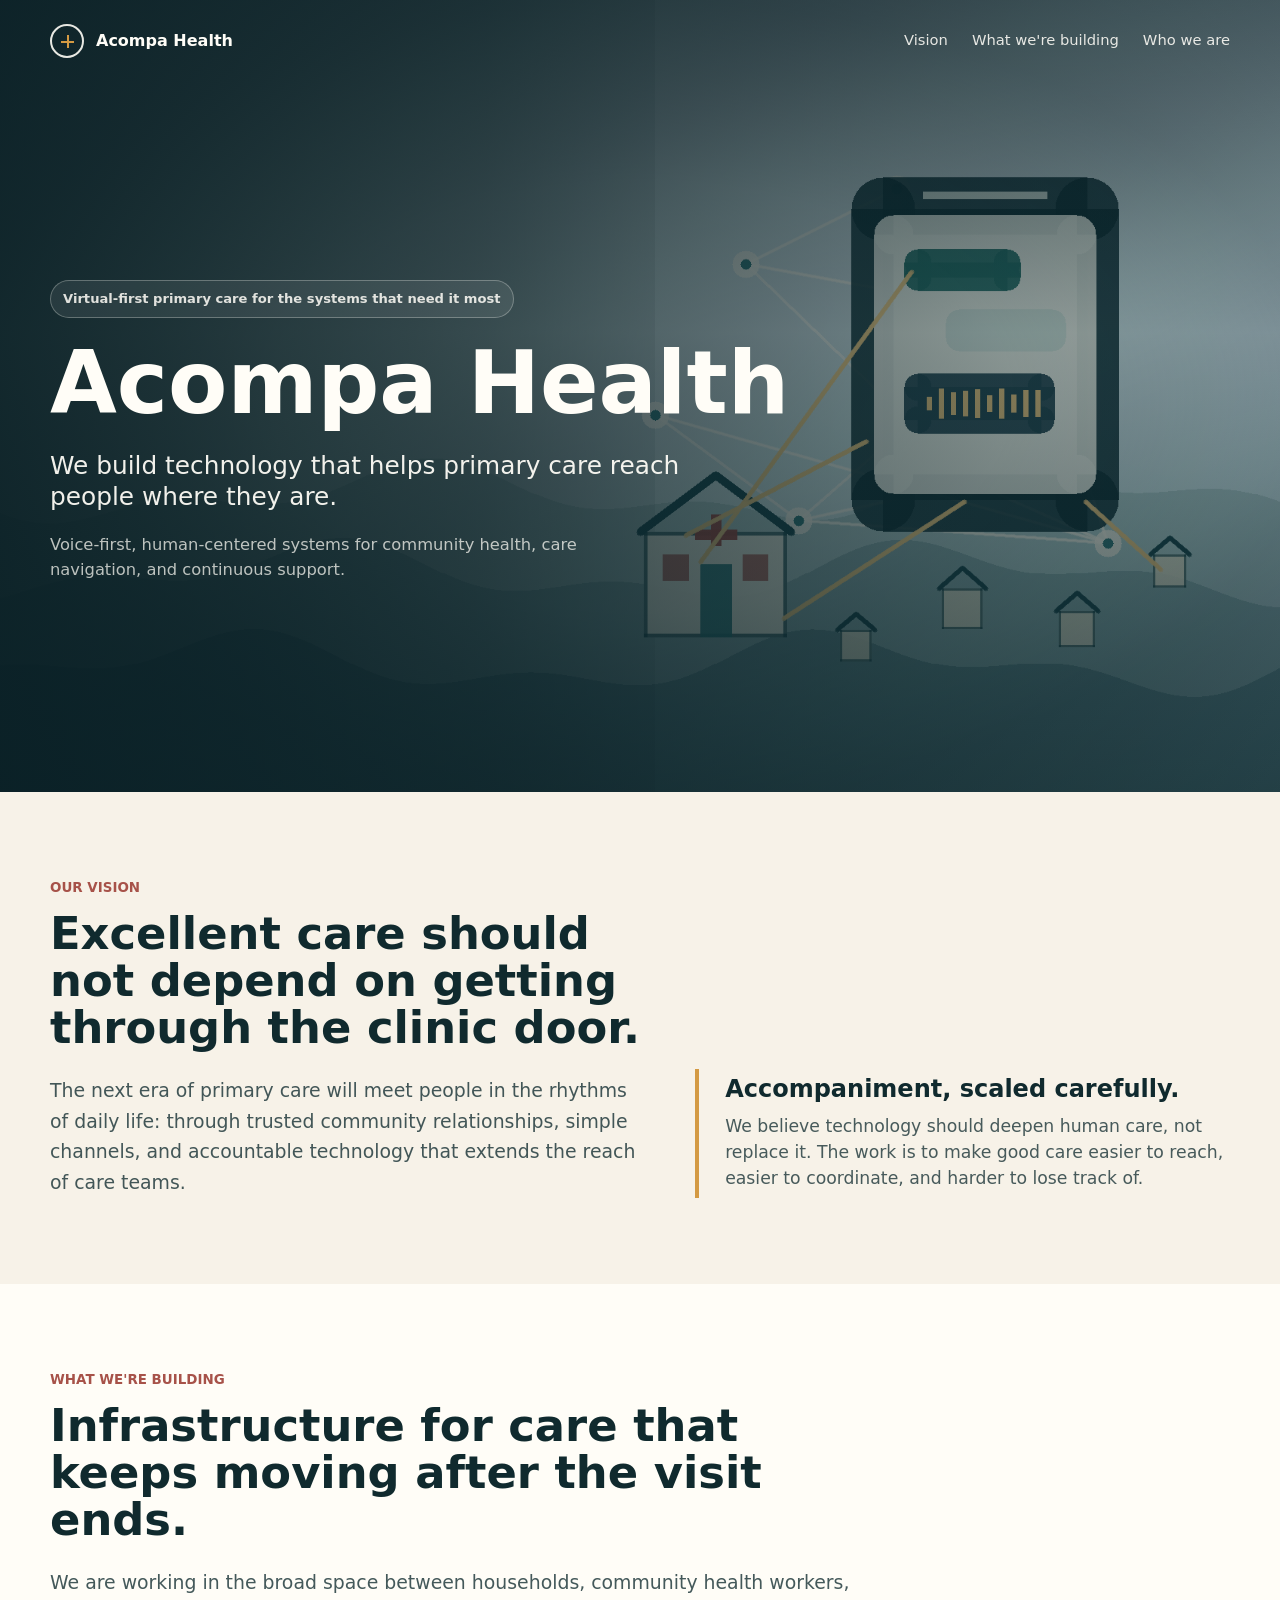
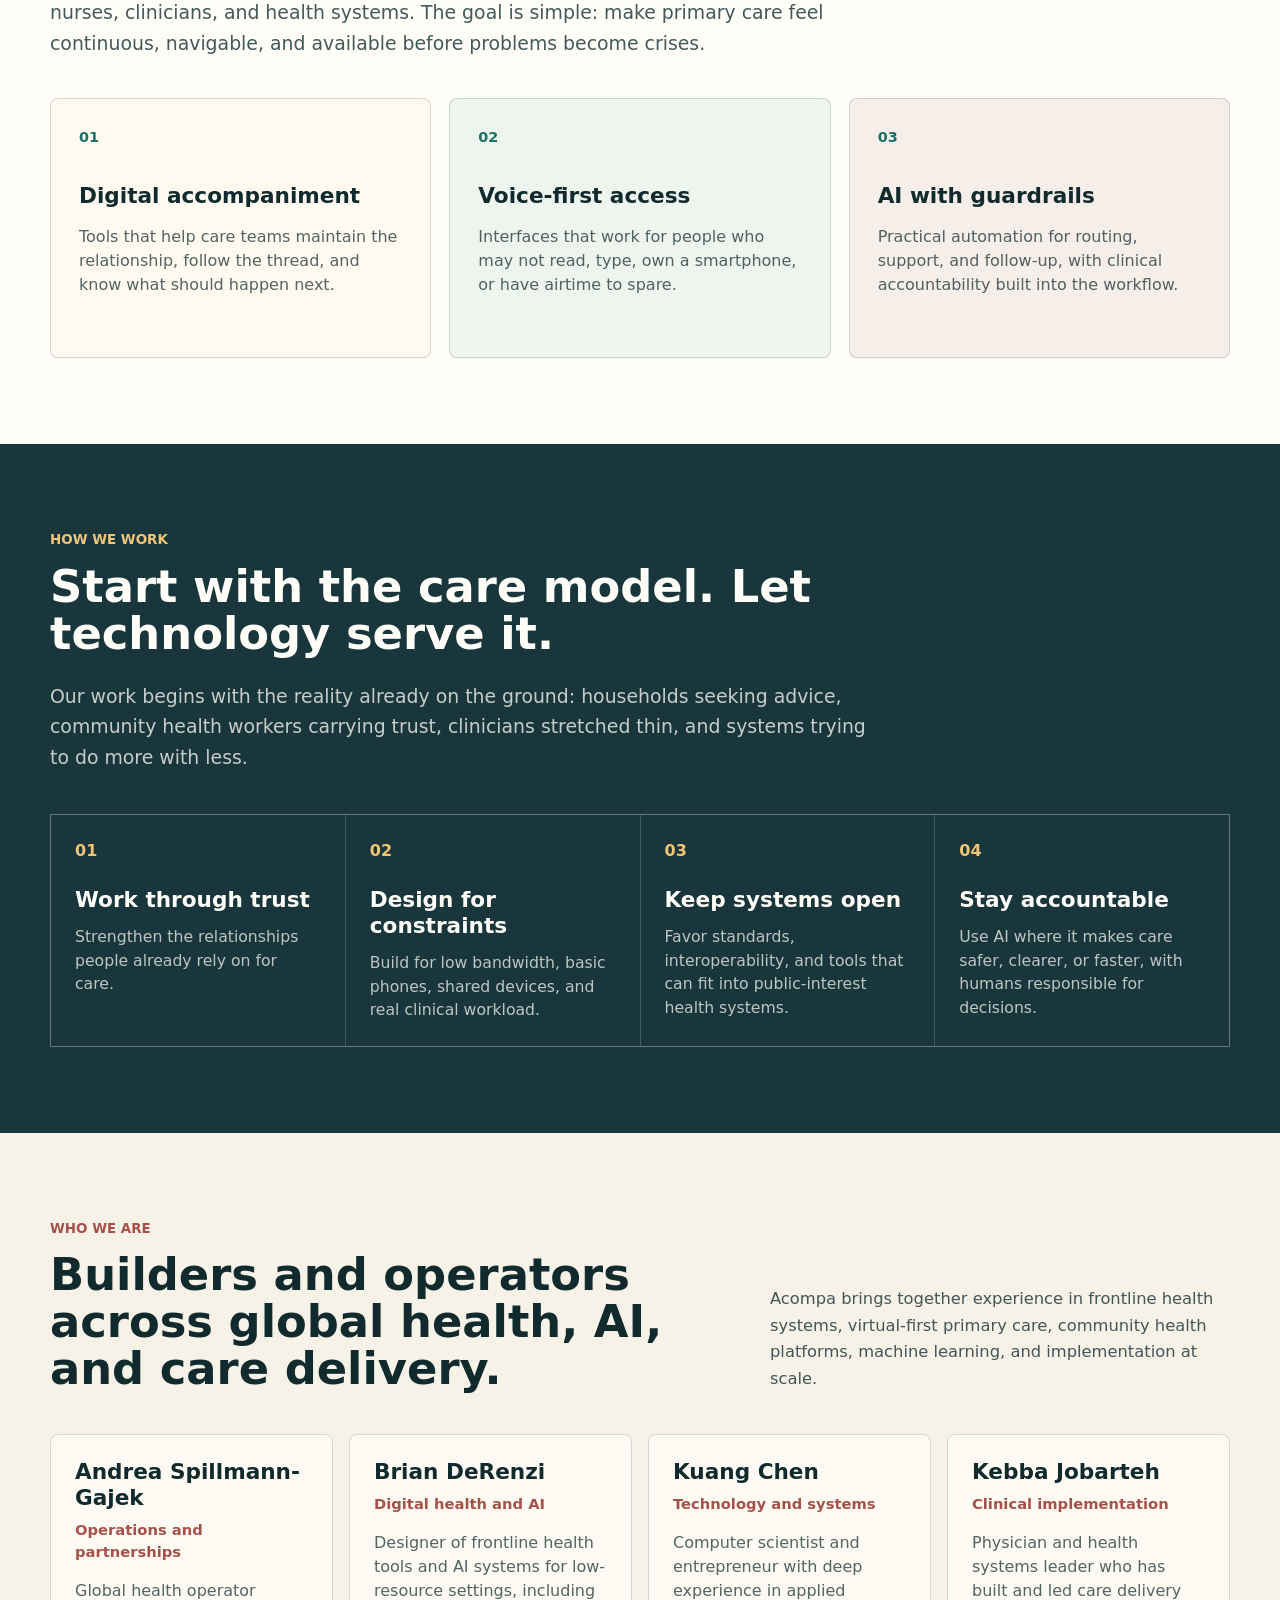
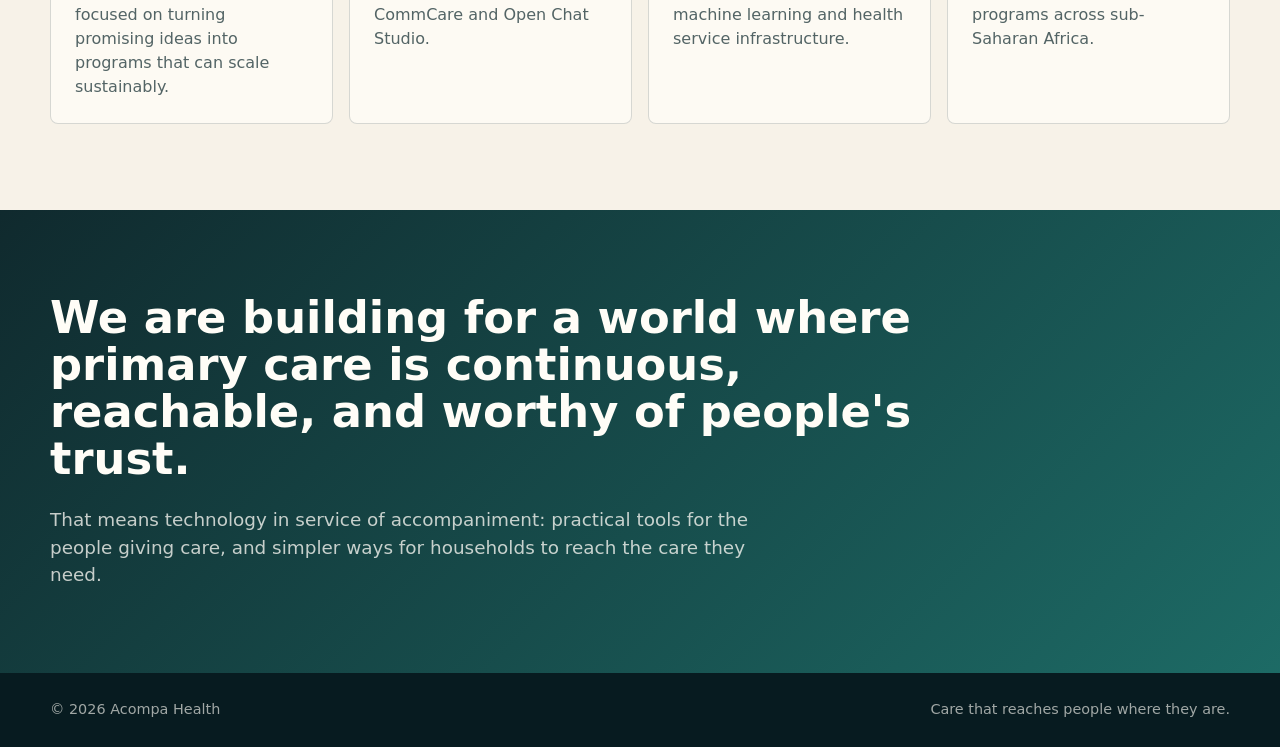
==== index.html @ 0e0f77c9 "feat: add static Acompa Health website" ====
<!DOCTYPE html>
<html lang="en">
<head>
  <meta charset="UTF-8">
  <meta name="viewport" content="width=device-width, initial-scale=1.0">
  <meta name="description" content="Acompa Health builds human-centered digital infrastructure for virtual-first primary care.">
  <meta property="og:title" content="Acompa Health">
  <meta property="og:description" content="Technology that helps primary care reach people where they are.">
  <meta property="og:type" content="website">
  <meta property="og:image" content="assets/hero-care-network.png">
  <title>Acompa Health</title>
  <style>
    :root {
      --ink: #102a2e;
      --deep: #0b2329;
      --sea: #1e6f69;
      --moss: #5f7f61;
      --clay: #a75249;
      --gold: #d49a43;
      --paper: #f7f2e8;
      --mist: #e3ece8;
      --white: #fffdf7;
      --line: rgba(16, 42, 46, 0.16);
      --shadow: 0 24px 80px rgba(10, 30, 35, 0.14);
    }

    * {
      box-sizing: border-box;
    }

    html {
      scroll-behavior: smooth;
    }

    body {
      margin: 0;
      font-family: Inter, ui-sans-serif, system-ui, -apple-system, BlinkMacSystemFont, "Segoe UI", sans-serif;
      color: var(--ink);
      background: var(--paper);
      line-height: 1.5;
    }

    a {
      color: inherit;
      text-decoration: none;
    }

    .site-header {
      position: absolute;
      inset: 0 0 auto;
      z-index: 20;
      display: flex;
      align-items: center;
      justify-content: space-between;
      gap: 24px;
      width: min(1180px, calc(100% - 40px));
      margin: 0 auto;
      padding: 24px 0;
      color: var(--white);
    }

    .brand {
      display: inline-flex;
      align-items: center;
      gap: 12px;
      font-weight: 700;
      font-size: 1rem;
    }

    .brand-mark {
      width: 34px;
      height: 34px;
      border: 2px solid rgba(255, 253, 247, 0.9);
      border-radius: 50%;
      position: relative;
      flex: 0 0 auto;
    }

    .brand-mark::before,
    .brand-mark::after {
      content: "";
      position: absolute;
      background: var(--gold);
    }

    .brand-mark::before {
      width: 13px;
      height: 2px;
      top: 15px;
      left: 9px;
    }

    .brand-mark::after {
      width: 2px;
      height: 13px;
      top: 9px;
      left: 15px;
    }

    .nav {
      display: flex;
      align-items: center;
      gap: 24px;
      font-size: 0.92rem;
      color: rgba(255, 253, 247, 0.88);
    }

    .nav a {
      border-bottom: 1px solid transparent;
      transition: border-color 160ms ease, color 160ms ease;
    }

    .nav a:hover,
    .nav a:focus-visible {
      color: var(--white);
      border-color: rgba(255, 253, 247, 0.72);
      outline: none;
    }

    .hero {
      position: relative;
      min-height: 88svh;
      overflow: hidden;
      display: grid;
      align-items: center;
      padding: 120px 0 80px;
      color: var(--white);
      background: var(--deep);
    }

    .hero-image {
      position: absolute;
      inset: 0;
      width: 100%;
      height: 100%;
      object-fit: cover;
      object-position: center;
      opacity: 0.96;
    }

    .hero::after {
      content: "";
      position: absolute;
      inset: 0;
      background:
        linear-gradient(90deg, rgba(8, 30, 36, 0.88) 0%, rgba(8, 30, 36, 0.70) 38%, rgba(8, 30, 36, 0.24) 100%),
        linear-gradient(180deg, rgba(8, 30, 36, 0.52) 0%, rgba(8, 30, 36, 0.02) 42%, rgba(8, 30, 36, 0.45) 100%);
    }

    .hero-content {
      position: relative;
      z-index: 1;
      width: min(1180px, calc(100% - 40px));
      margin: 0 auto;
      padding-top: 30px;
    }

    .eyebrow {
      display: inline-flex;
      width: fit-content;
      margin: 0 0 24px;
      padding: 8px 12px;
      border: 1px solid rgba(255, 253, 247, 0.28);
      border-radius: 999px;
      color: rgba(255, 253, 247, 0.86);
      font-size: 0.82rem;
      font-weight: 650;
      letter-spacing: 0;
      background: rgba(255, 253, 247, 0.08);
    }

    h1 {
      max-width: 760px;
      margin: 0;
      font-size: 5.4rem;
      line-height: 0.95;
      letter-spacing: 0;
    }

    .hero-lede {
      max-width: 720px;
      margin: 26px 0 0;
      font-size: 1.55rem;
      line-height: 1.28;
      color: rgba(255, 253, 247, 0.94);
    }

    .hero-note {
      max-width: 620px;
      margin: 20px 0 0;
      font-size: 1.02rem;
      color: rgba(255, 253, 247, 0.72);
    }

    section {
      padding: 86px 0;
    }

    .wrap {
      width: min(1180px, calc(100% - 40px));
      margin: 0 auto;
    }

    .section-kicker {
      margin: 0 0 12px;
      color: var(--clay);
      font-size: 0.84rem;
      font-weight: 750;
      letter-spacing: 0;
      text-transform: uppercase;
    }

    h2 {
      max-width: 820px;
      margin: 0;
      font-size: 2.8rem;
      line-height: 1.05;
      letter-spacing: 0;
    }

    .section-copy {
      max-width: 820px;
      margin: 24px 0 0;
      color: rgba(16, 42, 46, 0.78);
      font-size: 1.18rem;
      line-height: 1.62;
    }

    .vision {
      background: var(--paper);
    }

    .vision-grid {
      display: grid;
      grid-template-columns: minmax(0, 1.05fr) minmax(280px, 0.95fr);
      gap: 54px;
      align-items: end;
    }

    .belief-panel {
      border-left: 4px solid var(--gold);
      padding: 6px 0 6px 26px;
      color: rgba(16, 42, 46, 0.76);
      font-size: 1.08rem;
    }

    .belief-panel strong {
      display: block;
      margin-bottom: 10px;
      color: var(--ink);
      font-size: 1.5rem;
      line-height: 1.2;
    }

    .building {
      background: var(--white);
    }

    .cards {
      display: grid;
      grid-template-columns: repeat(3, minmax(0, 1fr));
      gap: 18px;
      margin-top: 40px;
    }

    .card {
      min-height: 260px;
      padding: 28px;
      border: 1px solid var(--line);
      border-radius: 8px;
      background: #fffaf0;
      box-shadow: 0 1px 0 rgba(16, 42, 46, 0.04);
    }

    .card:nth-child(2) {
      background: #eef5ef;
    }

    .card:nth-child(3) {
      background: #f6eee9;
    }

    .card-number {
      display: block;
      margin-bottom: 34px;
      color: var(--sea);
      font-size: 0.9rem;
      font-weight: 800;
    }

    h3 {
      margin: 0;
      font-size: 1.35rem;
      line-height: 1.2;
      letter-spacing: 0;
    }

    .card p,
    .person p {
      margin: 16px 0 0;
      color: rgba(16, 42, 46, 0.72);
      font-size: 1rem;
    }

    .method {
      background: #18363c;
      color: var(--white);
    }

    .method .section-kicker {
      color: #f0c676;
    }

    .method h2,
    .method .section-copy {
      color: var(--white);
    }

    .method .section-copy {
      color: rgba(255, 253, 247, 0.76);
    }

    .principles {
      display: grid;
      grid-template-columns: repeat(4, minmax(0, 1fr));
      gap: 1px;
      margin-top: 42px;
      background: rgba(255, 253, 247, 0.18);
      border: 1px solid rgba(255, 253, 247, 0.18);
    }

    .principle {
      min-height: 210px;
      padding: 24px;
      background: #18363c;
    }

    .principle span {
      display: block;
      color: #f0c676;
      font-weight: 800;
      margin-bottom: 24px;
    }

    .principle p {
      margin: 12px 0 0;
      color: rgba(255, 253, 247, 0.72);
      font-size: 0.98rem;
    }

    .team {
      background: var(--paper);
    }

    .team-head {
      display: flex;
      align-items: end;
      justify-content: space-between;
      gap: 40px;
    }

    .team-head .section-copy {
      max-width: 460px;
      margin: 0;
      font-size: 1.02rem;
    }

    .people {
      display: grid;
      grid-template-columns: repeat(4, minmax(0, 1fr));
      gap: 16px;
      margin-top: 42px;
    }

    .person {
      padding: 24px;
      border: 1px solid var(--line);
      border-radius: 8px;
      background: rgba(255, 253, 247, 0.72);
    }

    .role {
      margin-top: 8px;
      color: var(--clay);
      font-weight: 700;
      font-size: 0.92rem;
    }

    .close {
      padding: 84px 0;
      color: var(--white);
      background:
        linear-gradient(135deg, rgba(16, 42, 46, 0.96), rgba(30, 111, 105, 0.94)),
        var(--deep);
    }

    .close h2 {
      max-width: 900px;
    }

    .close p {
      max-width: 740px;
      margin: 24px 0 0;
      color: rgba(255, 253, 247, 0.76);
      font-size: 1.15rem;
    }

    .site-footer {
      padding: 26px 0;
      background: #071b20;
      color: rgba(255, 253, 247, 0.62);
      font-size: 0.9rem;
    }

    .footer-row {
      display: flex;
      justify-content: space-between;
      gap: 20px;
      align-items: center;
    }

    .footer-row a {
      color: rgba(255, 253, 247, 0.82);
      border-bottom: 1px solid rgba(255, 253, 247, 0.28);
    }

    @media (max-width: 920px) {
      .site-header {
        width: min(100% - 32px, 1180px);
      }

      .nav {
        display: none;
      }

      .hero {
        min-height: 86svh;
      }

      h1 {
        font-size: 4rem;
      }

      .hero-lede {
        font-size: 1.3rem;
      }

      h2 {
        font-size: 2.25rem;
      }

      .vision-grid,
      .cards,
      .principles,
      .people {
        grid-template-columns: 1fr;
      }

      .team-head {
        display: block;
      }

      .team-head .section-copy {
        margin-top: 20px;
      }
    }

    @media (max-width: 560px) {
      .site-header,
      .hero-content,
      .wrap {
        width: min(100% - 28px, 1180px);
      }

      .hero {
        min-height: 84svh;
        align-items: start;
        padding-top: 96px;
        padding-bottom: 42px;
      }

      .hero-content {
        padding-top: 0;
      }

      .eyebrow {
        max-width: 100%;
        margin-bottom: 16px;
        padding: 7px 10px;
        font-size: 0.78rem;
      }

      h1 {
        font-size: 2.72rem;
      }

      .hero-lede {
        margin-top: 18px;
        font-size: 1.18rem;
      }

      .hero-note {
        margin-top: 12px;
      }

      .hero-note,
      .section-copy,
      .close p {
        font-size: 1rem;
      }

      h2 {
        font-size: 1.9rem;
      }

      section {
        padding: 64px 0;
      }

      .card,
      .person,
      .principle {
        min-height: auto;
        padding: 22px;
      }

      .footer-row {
        display: block;
      }

      .footer-row div + div {
        margin-top: 8px;
      }
    }
  </style>
</head>
<body>
  <header class="site-header" aria-label="Primary navigation">
    <a class="brand" href="#top" aria-label="Acompa Health home">
      <span class="brand-mark" aria-hidden="true"></span>
      <span>Acompa Health</span>
    </a>
    <nav class="nav" aria-label="Page sections">
      <a href="#vision">Vision</a>
      <a href="#building">What we're building</a>
      <a href="#team">Who we are</a>
    </nav>
  </header>

  <main id="top">
    <section class="hero" aria-labelledby="hero-title">
      <img class="hero-image" src="assets/hero-care-network.png" alt="" aria-hidden="true">
      <div class="hero-content">
        <p class="eyebrow">Virtual-first primary care for the systems that need it most</p>
        <h1 id="hero-title">Acompa Health</h1>
        <p class="hero-lede">We build technology that helps primary care reach people where they are.</p>
        <p class="hero-note">Voice-first, human-centered systems for community health, care navigation, and continuous support.</p>
      </div>
    </section>

    <section id="vision" class="vision">
      <div class="wrap vision-grid">
        <div>
          <p class="section-kicker">Our Vision</p>
          <h2>Excellent care should not depend on getting through the clinic door.</h2>
          <p class="section-copy">The next era of primary care will meet people in the rhythms of daily life: through trusted community relationships, simple channels, and accountable technology that extends the reach of care teams.</p>
        </div>
        <div class="belief-panel">
          <strong>Accompaniment, scaled carefully.</strong>
          We believe technology should deepen human care, not replace it. The work is to make good care easier to reach, easier to coordinate, and harder to lose track of.
        </div>
      </div>
    </section>

    <section id="building" class="building">
      <div class="wrap">
        <p class="section-kicker">What We're Building</p>
        <h2>Infrastructure for care that keeps moving after the visit ends.</h2>
        <p class="section-copy">We are working in the broad space between households, community health workers, nurses, clinicians, and health systems. The goal is simple: make primary care feel continuous, navigable, and available before problems become crises.</p>
        <div class="cards">
          <article class="card">
            <span class="card-number">01</span>
            <h3>Digital accompaniment</h3>
            <p>Tools that help care teams maintain the relationship, follow the thread, and know what should happen next.</p>
          </article>
          <article class="card">
            <span class="card-number">02</span>
            <h3>Voice-first access</h3>
            <p>Interfaces that work for people who may not read, type, own a smartphone, or have airtime to spare.</p>
          </article>
          <article class="card">
            <span class="card-number">03</span>
            <h3>AI with guardrails</h3>
            <p>Practical automation for routing, support, and follow-up, with clinical accountability built into the workflow.</p>
          </article>
        </div>
      </div>
    </section>

    <section class="method">
      <div class="wrap">
        <p class="section-kicker">How We Work</p>
        <h2>Start with the care model. Let technology serve it.</h2>
        <p class="section-copy">Our work begins with the reality already on the ground: households seeking advice, community health workers carrying trust, clinicians stretched thin, and systems trying to do more with less.</p>
        <div class="principles">
          <article class="principle">
            <span>01</span>
            <h3>Work through trust</h3>
            <p>Strengthen the relationships people already rely on for care.</p>
          </article>
          <article class="principle">
            <span>02</span>
            <h3>Design for constraints</h3>
            <p>Build for low bandwidth, basic phones, shared devices, and real clinical workload.</p>
          </article>
          <article class="principle">
            <span>03</span>
            <h3>Keep systems open</h3>
            <p>Favor standards, interoperability, and tools that can fit into public-interest health systems.</p>
          </article>
          <article class="principle">
            <span>04</span>
            <h3>Stay accountable</h3>
            <p>Use AI where it makes care safer, clearer, or faster, with humans responsible for decisions.</p>
          </article>
        </div>
      </div>
    </section>

    <section id="team" class="team">
      <div class="wrap">
        <div class="team-head">
          <div>
            <p class="section-kicker">Who We Are</p>
            <h2>Builders and operators across global health, AI, and care delivery.</h2>
          </div>
          <p class="section-copy">Acompa brings together experience in frontline health systems, virtual-first primary care, community health platforms, machine learning, and implementation at scale.</p>
        </div>
        <div class="people">
          <article class="person">
            <h3>Andrea Spillmann-Gajek</h3>
            <div class="role">Operations and partnerships</div>
            <p>Global health operator focused on turning promising ideas into programs that can scale sustainably.</p>
          </article>
          <article class="person">
            <h3>Brian DeRenzi</h3>
            <div class="role">Digital health and AI</div>
            <p>Designer of frontline health tools and AI systems for low-resource settings, including CommCare and Open Chat Studio.</p>
          </article>
          <article class="person">
            <h3>Kuang Chen</h3>
            <div class="role">Technology and systems</div>
            <p>Computer scientist and entrepreneur with deep experience in applied machine learning and health service infrastructure.</p>
          </article>
          <article class="person">
            <h3>Kebba Jobarteh</h3>
            <div class="role">Clinical implementation</div>
            <p>Physician and health systems leader who has built and led care delivery programs across sub-Saharan Africa.</p>
          </article>
        </div>
      </div>
    </section>

    <section class="close">
      <div class="wrap">
        <h2>We are building for a world where primary care is continuous, reachable, and worthy of people's trust.</h2>
        <p>That means technology in service of accompaniment: practical tools for the people giving care, and simpler ways for households to reach the care they need.</p>
      </div>
    </section>
  </main>

  <footer class="site-footer">
    <div class="wrap footer-row">
      <div>&copy; 2026 Acompa Health</div>
      <div>Care that reaches people where they are.</div>
    </div>
  </footer>
</body>
</html>
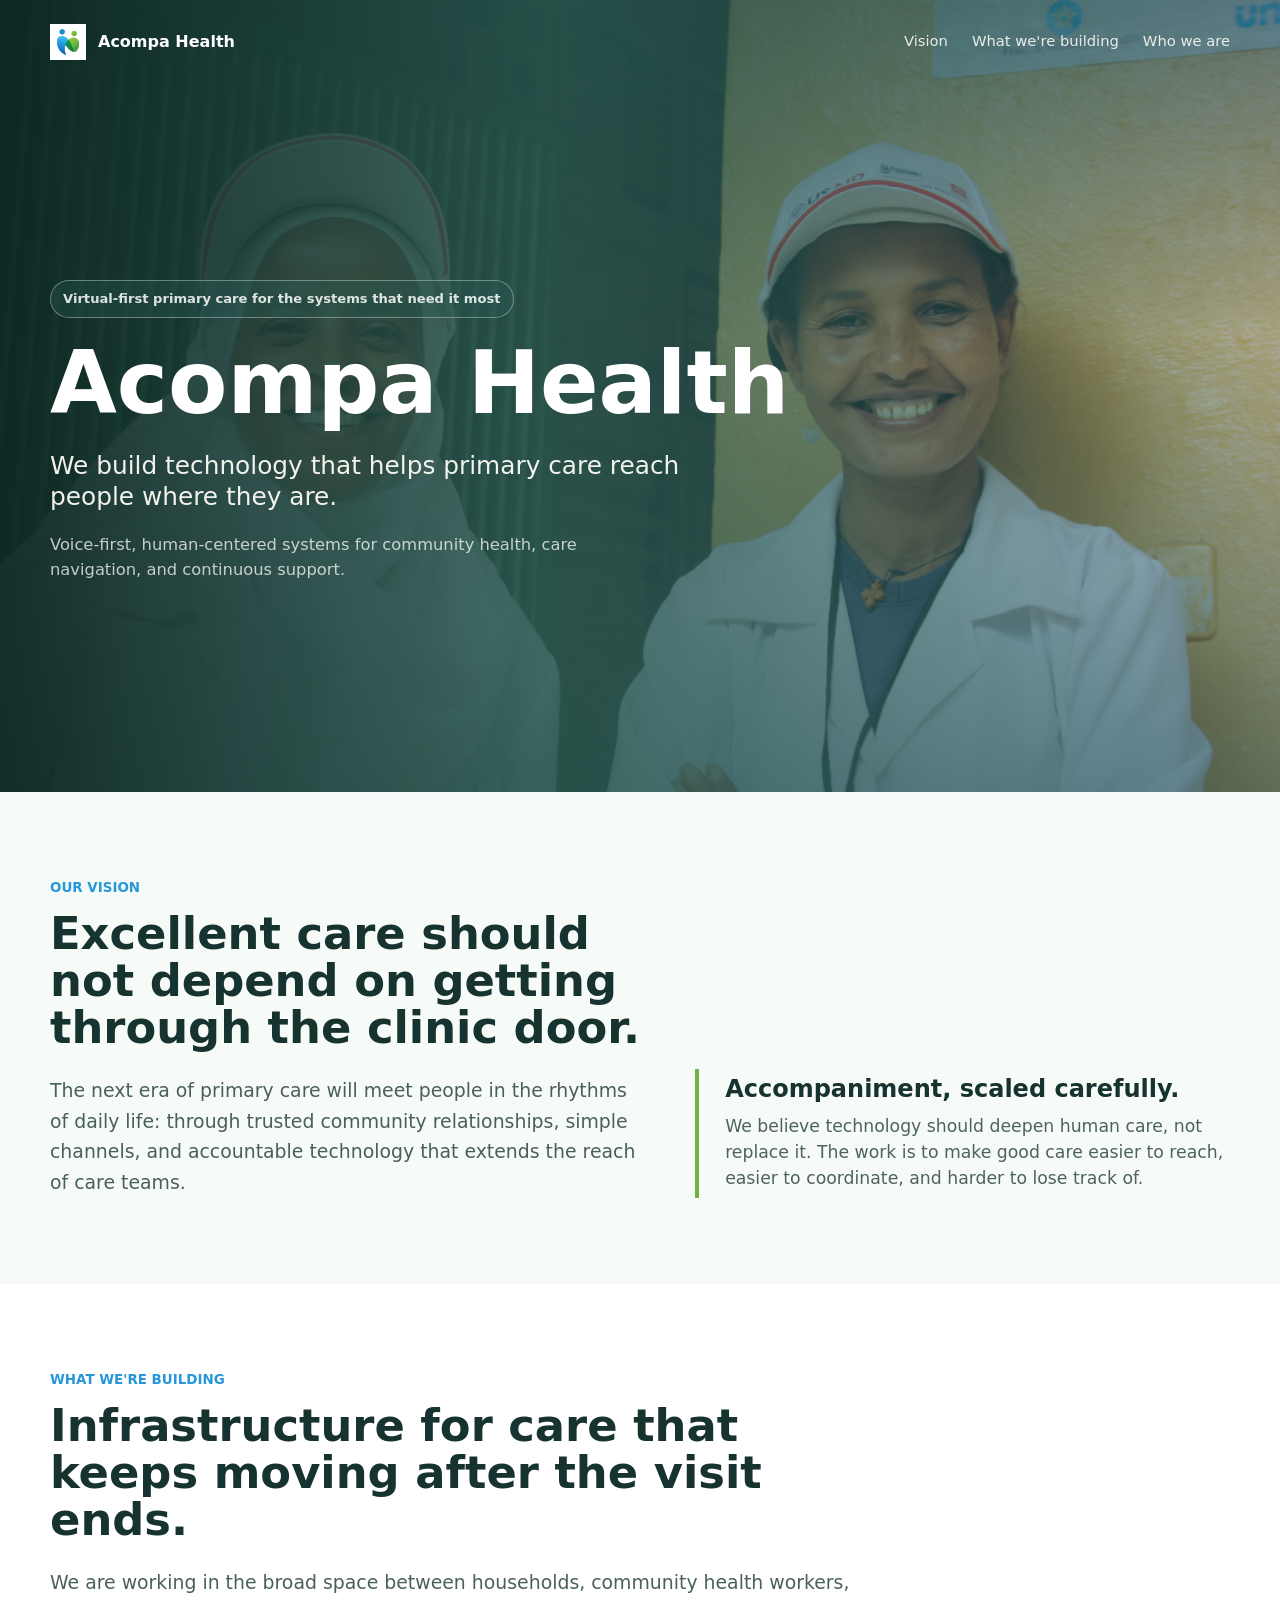
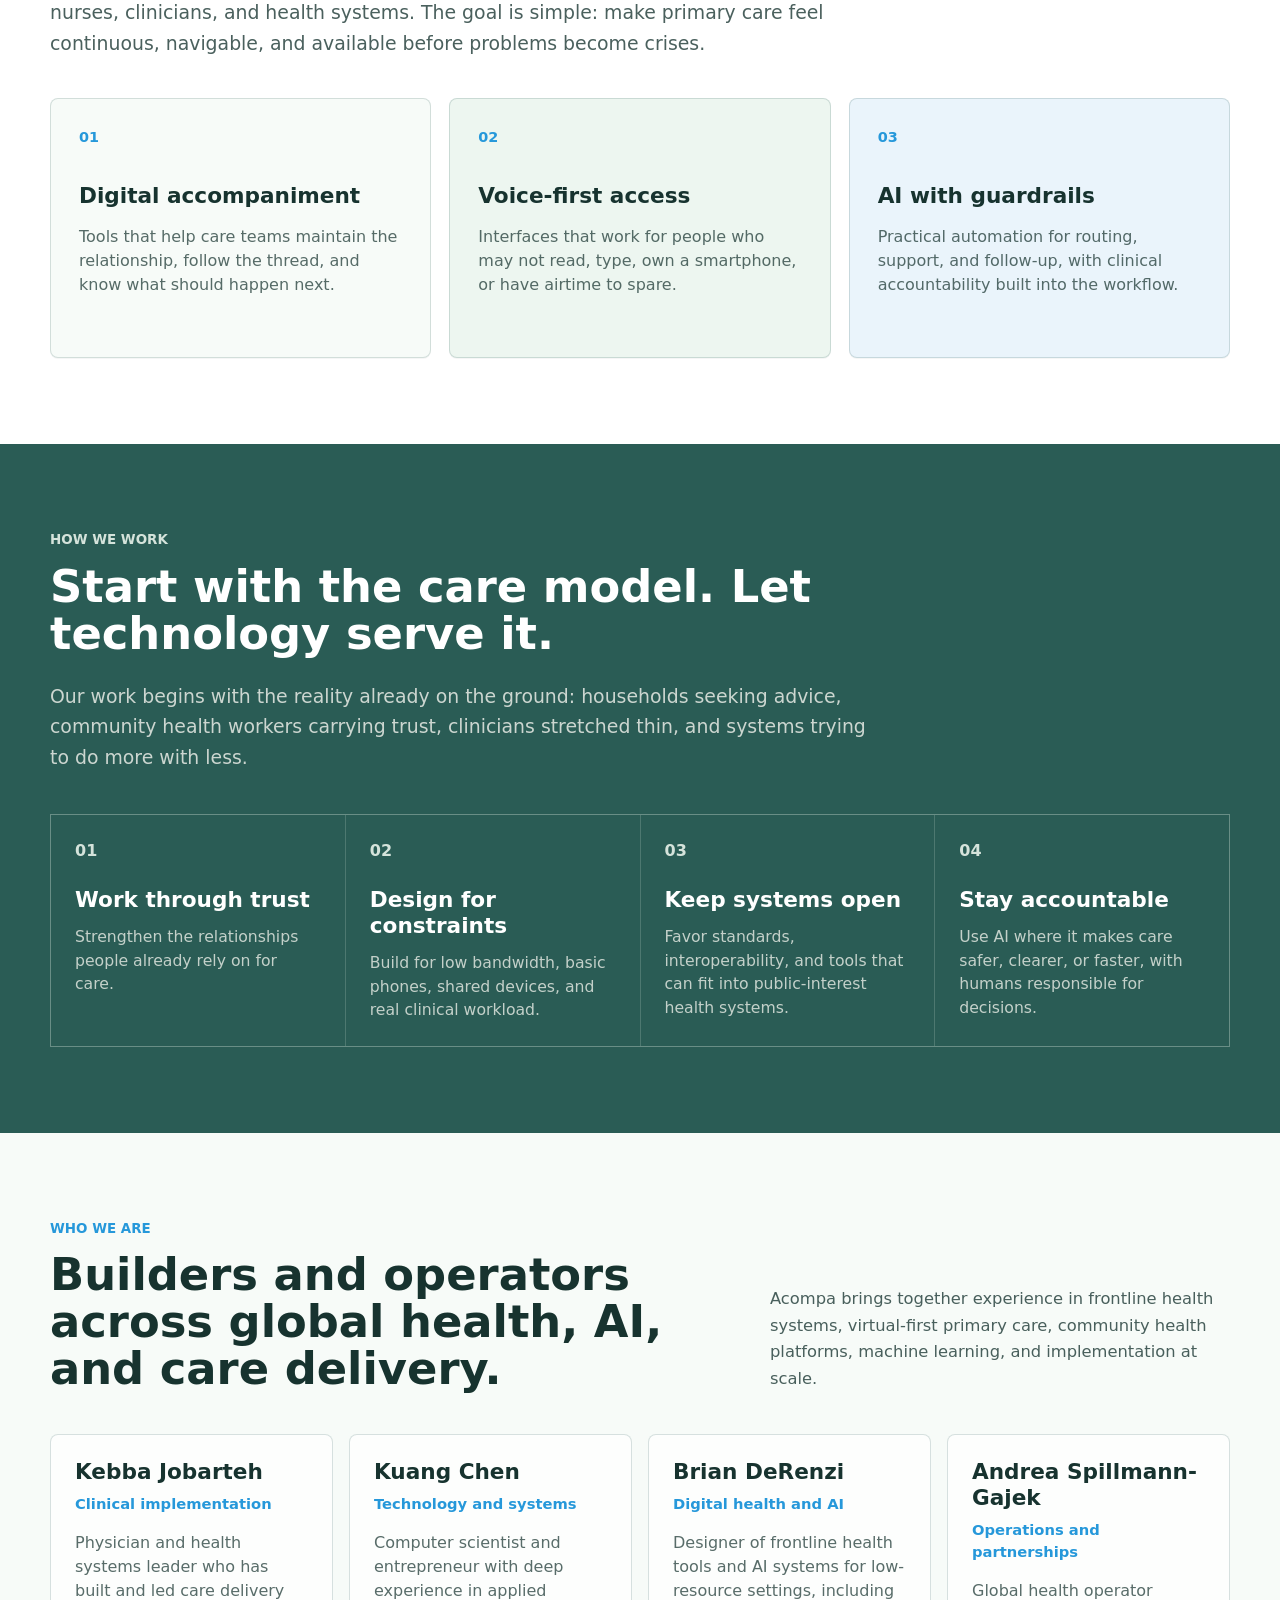
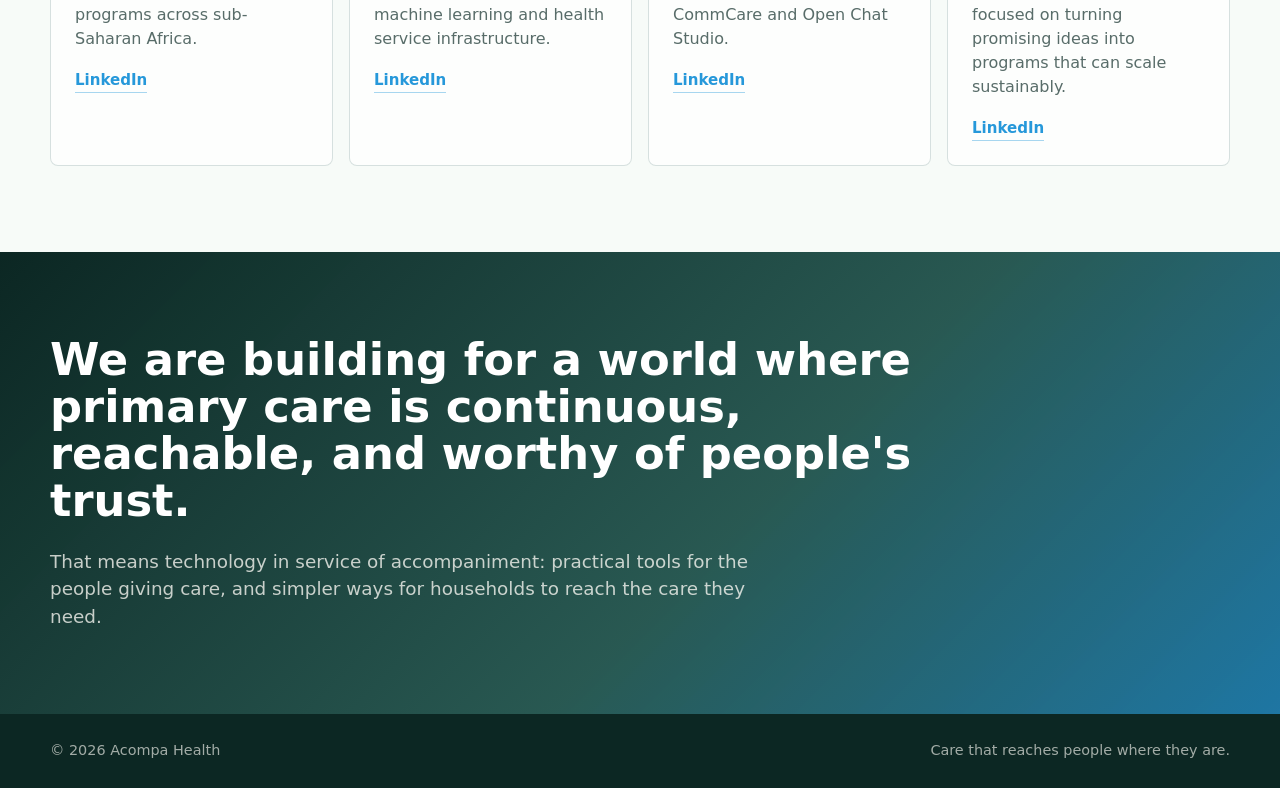
==== commit f70a1936: "feat: apply Acompa brand assets and hero image" ====
--- a/index.html
+++ b/index.html
@@ -3,25 +3,26 @@
 <head>
   <meta charset="UTF-8">
   <meta name="viewport" content="width=device-width, initial-scale=1.0">
-  <meta name="description" content="Acompa Health builds human-centered digital infrastructure for virtual-first primary care.">
+  <meta name="description" content="Acompa Health builds human-centered digital infrastructure for voice-first primary care and community health navigation.">
   <meta property="og:title" content="Acompa Health">
   <meta property="og:description" content="Technology that helps primary care reach people where they are.">
   <meta property="og:type" content="website">
-  <meta property="og:image" content="assets/hero-care-network.png">
+  <meta property="og:image" content="assets/hero-community-health-workers.jpg">
+  <link rel="icon" href="favicon.ico">
   <title>Acompa Health</title>
   <style>
     :root {
-      --ink: #102a2e;
-      --deep: #0b2329;
-      --sea: #1e6f69;
-      --moss: #5f7f61;
-      --clay: #a75249;
-      --gold: #d49a43;
-      --paper: #f7f2e8;
-      --mist: #e3ece8;
-      --white: #fffdf7;
-      --line: rgba(16, 42, 46, 0.16);
-      --shadow: 0 24px 80px rgba(10, 30, 35, 0.14);
+      --blue: #2698da;
+      --deep: #2a5c55;
+      --sage: #97ae9f;
+      --mist: #d5e3db;
+      --green: #6fb440;
+      --ink: #17332f;
+      --dark: #0c2723;
+      --paper: #f7fbf8;
+      --white: #ffffff;
+      --line: rgba(42, 92, 85, 0.18);
+      --shadow: 0 24px 80px rgba(12, 39, 35, 0.16);
     }
 
     * {
@@ -67,34 +68,11 @@
       font-size: 1rem;
     }
 
-    .brand-mark {
-      width: 34px;
-      height: 34px;
-      border: 2px solid rgba(255, 253, 247, 0.9);
-      border-radius: 50%;
-      position: relative;
+    .brand-icon {
+      width: 36px;
+      height: 36px;
+      object-fit: contain;
       flex: 0 0 auto;
-    }
-
-    .brand-mark::before,
-    .brand-mark::after {
-      content: "";
-      position: absolute;
-      background: var(--gold);
-    }
-
-    .brand-mark::before {
-      width: 13px;
-      height: 2px;
-      top: 15px;
-      left: 9px;
-    }
-
-    .brand-mark::after {
-      width: 2px;
-      height: 13px;
-      top: 9px;
-      left: 15px;
     }
 
     .nav {
@@ -134,8 +112,8 @@
       width: 100%;
       height: 100%;
       object-fit: cover;
-      object-position: center;
-      opacity: 0.96;
+      object-position: 62% 35%;
+      opacity: 1;
     }
 
     .hero::after {
@@ -143,8 +121,8 @@
       position: absolute;
       inset: 0;
       background:
-        linear-gradient(90deg, rgba(8, 30, 36, 0.88) 0%, rgba(8, 30, 36, 0.70) 38%, rgba(8, 30, 36, 0.24) 100%),
-        linear-gradient(180deg, rgba(8, 30, 36, 0.52) 0%, rgba(8, 30, 36, 0.02) 42%, rgba(8, 30, 36, 0.45) 100%);
+        linear-gradient(90deg, rgba(12, 39, 35, 0.94) 0%, rgba(42, 92, 85, 0.78) 42%, rgba(38, 152, 218, 0.18) 100%),
+        linear-gradient(180deg, rgba(12, 39, 35, 0.52) 0%, rgba(12, 39, 35, 0.10) 42%, rgba(12, 39, 35, 0.54) 100%);
     }
 
     .hero-content {
@@ -160,13 +138,13 @@
       width: fit-content;
       margin: 0 0 24px;
       padding: 8px 12px;
-      border: 1px solid rgba(255, 253, 247, 0.28);
+      border: 1px solid rgba(213, 227, 219, 0.42);
       border-radius: 999px;
-      color: rgba(255, 253, 247, 0.86);
+      color: rgba(247, 251, 248, 0.88);
       font-size: 0.82rem;
       font-weight: 650;
       letter-spacing: 0;
-      background: rgba(255, 253, 247, 0.08);
+      background: rgba(42, 92, 85, 0.34);
     }
 
     h1 {
@@ -189,7 +167,7 @@
       max-width: 620px;
       margin: 20px 0 0;
       font-size: 1.02rem;
-      color: rgba(255, 253, 247, 0.72);
+      color: rgba(247, 251, 248, 0.76);
     }
 
     section {
@@ -203,7 +181,7 @@
 
     .section-kicker {
       margin: 0 0 12px;
-      color: var(--clay);
+      color: var(--blue);
       font-size: 0.84rem;
       font-weight: 750;
       letter-spacing: 0;
@@ -221,7 +199,7 @@
     .section-copy {
       max-width: 820px;
       margin: 24px 0 0;
-      color: rgba(16, 42, 46, 0.78);
+      color: rgba(23, 51, 47, 0.78);
       font-size: 1.18rem;
       line-height: 1.62;
     }
@@ -238,9 +216,9 @@
     }
 
     .belief-panel {
-      border-left: 4px solid var(--gold);
+      border-left: 4px solid var(--green);
       padding: 6px 0 6px 26px;
-      color: rgba(16, 42, 46, 0.76);
+      color: rgba(23, 51, 47, 0.76);
       font-size: 1.08rem;
     }
 
@@ -268,22 +246,22 @@
       padding: 28px;
       border: 1px solid var(--line);
       border-radius: 8px;
-      background: #fffaf0;
+      background: #f7fbf8;
       box-shadow: 0 1px 0 rgba(16, 42, 46, 0.04);
     }
 
     .card:nth-child(2) {
-      background: #eef5ef;
+      background: #edf6f0;
     }
 
     .card:nth-child(3) {
-      background: #f6eee9;
+      background: #eaf4fb;
     }
 
     .card-number {
       display: block;
       margin-bottom: 34px;
-      color: var(--sea);
+      color: var(--blue);
       font-size: 0.9rem;
       font-weight: 800;
     }
@@ -298,17 +276,17 @@
     .card p,
     .person p {
       margin: 16px 0 0;
-      color: rgba(16, 42, 46, 0.72);
+      color: rgba(23, 51, 47, 0.72);
       font-size: 1rem;
     }
 
     .method {
-      background: #18363c;
+      background: var(--deep);
       color: var(--white);
     }
 
     .method .section-kicker {
-      color: #f0c676;
+      color: var(--mist);
     }
 
     .method h2,
@@ -325,19 +303,19 @@
       grid-template-columns: repeat(4, minmax(0, 1fr));
       gap: 1px;
       margin-top: 42px;
-      background: rgba(255, 253, 247, 0.18);
-      border: 1px solid rgba(255, 253, 247, 0.18);
+      background: rgba(213, 227, 219, 0.20);
+      border: 1px solid rgba(213, 227, 219, 0.20);
     }
 
     .principle {
       min-height: 210px;
       padding: 24px;
-      background: #18363c;
+      background: var(--deep);
     }
 
     .principle span {
       display: block;
-      color: #f0c676;
+      color: var(--mist);
       font-weight: 800;
       margin-bottom: 24px;
     }
@@ -376,22 +354,40 @@
       padding: 24px;
       border: 1px solid var(--line);
       border-radius: 8px;
-      background: rgba(255, 253, 247, 0.72);
+      background: rgba(255, 255, 255, 0.72);
     }
 
     .role {
       margin-top: 8px;
-      color: var(--clay);
+      color: var(--blue);
       font-weight: 700;
       font-size: 0.92rem;
+    }
+
+    .profile-link {
+      display: inline-flex;
+      width: fit-content;
+      margin-top: 18px;
+      color: var(--blue);
+      font-weight: 750;
+      font-size: 0.94rem;
+      border-bottom: 1px solid rgba(38, 152, 218, 0.40);
+      transition: border-color 160ms ease, color 160ms ease;
+    }
+
+    .profile-link:hover,
+    .profile-link:focus-visible {
+      color: var(--deep);
+      border-color: var(--deep);
+      outline: none;
     }
 
     .close {
       padding: 84px 0;
       color: var(--white);
       background:
-        linear-gradient(135deg, rgba(16, 42, 46, 0.96), rgba(30, 111, 105, 0.94)),
-        var(--deep);
+        linear-gradient(135deg, rgba(12, 39, 35, 0.97), rgba(42, 92, 85, 0.94) 58%, rgba(38, 152, 218, 0.70)),
+        var(--dark);
     }
 
     .close h2 {
@@ -407,7 +403,7 @@
 
     .site-footer {
       padding: 26px 0;
-      background: #071b20;
+      background: var(--dark);
       color: rgba(255, 253, 247, 0.62);
       font-size: 0.9rem;
     }
@@ -537,7 +533,7 @@
 <body>
   <header class="site-header" aria-label="Primary navigation">
     <a class="brand" href="#top" aria-label="Acompa Health home">
-      <span class="brand-mark" aria-hidden="true"></span>
+      <img class="brand-icon" src="assets/acompa-icon-white.png" alt="" aria-hidden="true">
       <span>Acompa Health</span>
     </a>
     <nav class="nav" aria-label="Page sections">
@@ -549,7 +545,7 @@
 
   <main id="top">
     <section class="hero" aria-labelledby="hero-title">
-      <img class="hero-image" src="assets/hero-care-network.png" alt="" aria-hidden="true">
+      <img class="hero-image" src="assets/hero-community-health-workers.jpg" alt="" aria-hidden="true">
       <div class="hero-content">
         <p class="eyebrow">Virtual-first primary care for the systems that need it most</p>
         <h1 id="hero-title">Acompa Health</h1>
@@ -638,24 +634,28 @@
         </div>
         <div class="people">
           <article class="person">
-            <h3>Andrea Spillmann-Gajek</h3>
-            <div class="role">Operations and partnerships</div>
-            <p>Global health operator focused on turning promising ideas into programs that can scale sustainably.</p>
+            <h3>Kebba Jobarteh</h3>
+            <div class="role">Clinical implementation</div>
+            <p>Physician and health systems leader who has built and led care delivery programs across sub-Saharan Africa.</p>
+            <a class="profile-link" href="https://www.linkedin.com/in/kebba-jobarteh" target="_blank" rel="noopener">LinkedIn</a>
+          </article>
+          <article class="person">
+            <h3>Kuang Chen</h3>
+            <div class="role">Technology and systems</div>
+            <p>Computer scientist and entrepreneur with deep experience in applied machine learning and health service infrastructure.</p>
+            <a class="profile-link" href="https://www.linkedin.com/in/kuangchen" target="_blank" rel="noopener">LinkedIn</a>
           </article>
           <article class="person">
             <h3>Brian DeRenzi</h3>
             <div class="role">Digital health and AI</div>
             <p>Designer of frontline health tools and AI systems for low-resource settings, including CommCare and Open Chat Studio.</p>
+            <a class="profile-link" href="https://www.linkedin.com/in/bderenzi" target="_blank" rel="noopener">LinkedIn</a>
           </article>
           <article class="person">
-            <h3>Kuang Chen</h3>
-            <div class="role">Technology and systems</div>
-            <p>Computer scientist and entrepreneur with deep experience in applied machine learning and health service infrastructure.</p>
-          </article>
-          <article class="person">
-            <h3>Kebba Jobarteh</h3>
-            <div class="role">Clinical implementation</div>
-            <p>Physician and health systems leader who has built and led care delivery programs across sub-Saharan Africa.</p>
+            <h3>Andrea Spillmann-Gajek</h3>
+            <div class="role">Operations and partnerships</div>
+            <p>Global health operator focused on turning promising ideas into programs that can scale sustainably.</p>
+            <a class="profile-link" href="https://www.linkedin.com/in/andreaspillmann" target="_blank" rel="noopener">LinkedIn</a>
           </article>
         </div>
       </div>
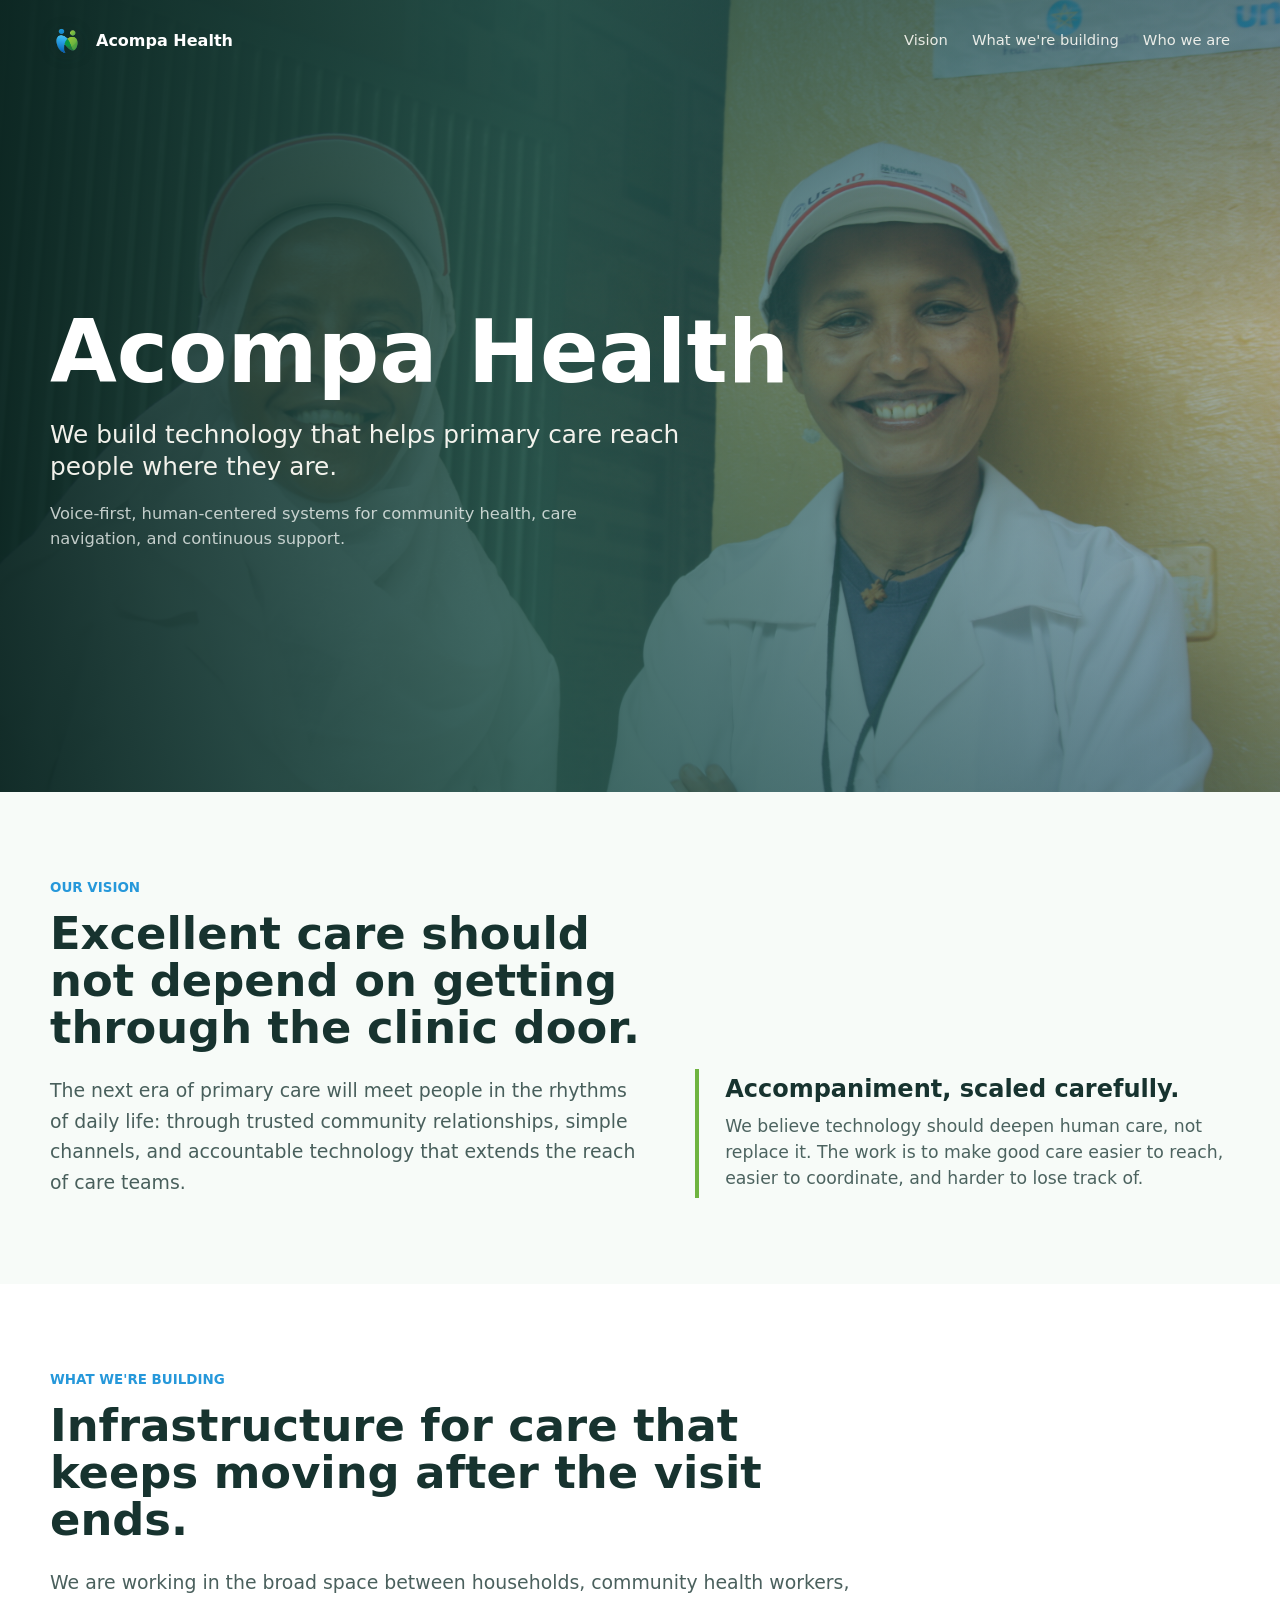
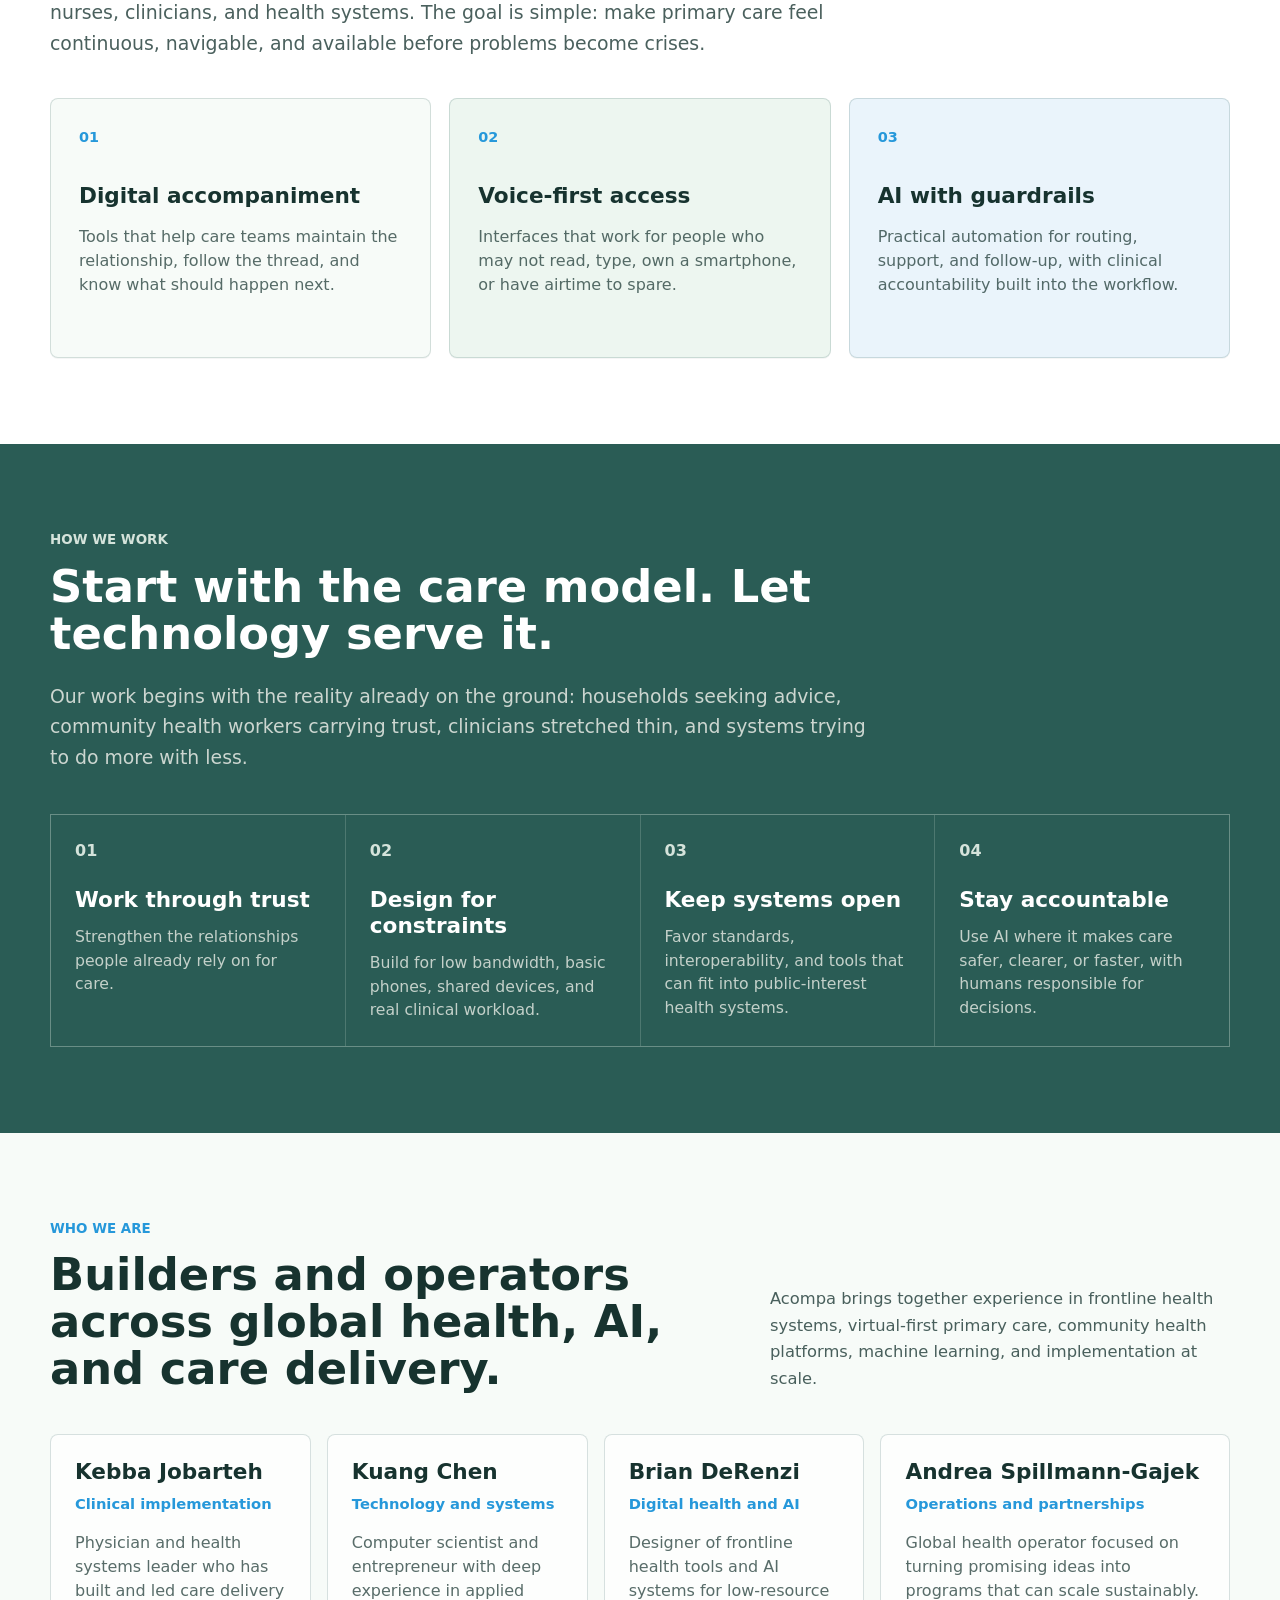
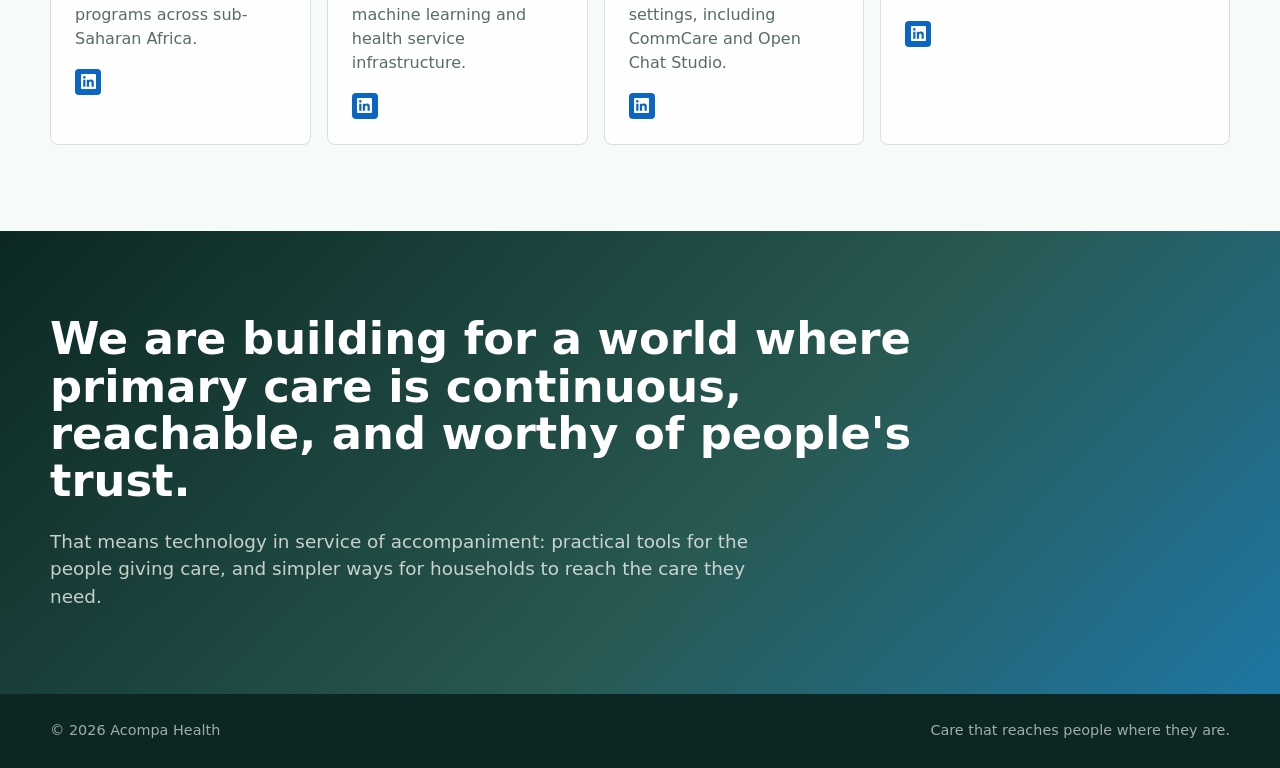
==== commit 62cab239: "Refine website header and team links" ====
--- a/index.html
+++ b/index.html
@@ -69,10 +69,11 @@
     }
 
     .brand-icon {
-      width: 36px;
-      height: 36px;
+      width: 34px;
+      height: 34px;
       object-fit: contain;
       flex: 0 0 auto;
+      filter: drop-shadow(0 2px 8px rgba(12, 39, 35, 0.30));
     }
 
     .nav {
@@ -133,20 +134,6 @@
       padding-top: 30px;
     }
 
-    .eyebrow {
-      display: inline-flex;
-      width: fit-content;
-      margin: 0 0 24px;
-      padding: 8px 12px;
-      border: 1px solid rgba(213, 227, 219, 0.42);
-      border-radius: 999px;
-      color: rgba(247, 251, 248, 0.88);
-      font-size: 0.82rem;
-      font-weight: 650;
-      letter-spacing: 0;
-      background: rgba(42, 92, 85, 0.34);
-    }
-
     h1 {
       max-width: 760px;
       margin: 0;
@@ -345,7 +332,7 @@
 
     .people {
       display: grid;
-      grid-template-columns: repeat(4, minmax(0, 1fr));
+      grid-template-columns: repeat(3, minmax(0, 1fr)) minmax(320px, 1.34fr);
       gap: 16px;
       margin-top: 42px;
     }
@@ -366,19 +353,27 @@
 
     .profile-link {
       display: inline-flex;
-      width: fit-content;
+      align-items: center;
+      justify-content: center;
+      width: 26px;
+      height: 26px;
       margin-top: 18px;
-      color: var(--blue);
-      font-weight: 750;
-      font-size: 0.94rem;
-      border-bottom: 1px solid rgba(38, 152, 218, 0.40);
-      transition: border-color 160ms ease, color 160ms ease;
+      color: var(--white);
+      background: #0a66c2;
+      border-radius: 4px;
+      transition: background-color 160ms ease, transform 160ms ease;
+    }
+
+    .profile-link svg {
+      width: 15px;
+      height: 15px;
+      display: block;
     }
 
     .profile-link:hover,
     .profile-link:focus-visible {
-      color: var(--deep);
-      border-color: var(--deep);
+      background: #084f96;
+      transform: translateY(-1px);
       outline: none;
     }
 
@@ -420,6 +415,12 @@
       border-bottom: 1px solid rgba(255, 253, 247, 0.28);
     }
 
+    @media (max-width: 1080px) and (min-width: 921px) {
+      .people {
+        grid-template-columns: repeat(2, minmax(0, 1fr));
+      }
+    }
+
     @media (max-width: 920px) {
       .site-header {
         width: min(100% - 32px, 1180px);
@@ -479,13 +480,6 @@
         padding-top: 0;
       }
 
-      .eyebrow {
-        max-width: 100%;
-        margin-bottom: 16px;
-        padding: 7px 10px;
-        font-size: 0.78rem;
-      }
-
       h1 {
         font-size: 2.72rem;
       }
@@ -533,7 +527,7 @@
 <body>
   <header class="site-header" aria-label="Primary navigation">
     <a class="brand" href="#top" aria-label="Acompa Health home">
-      <img class="brand-icon" src="assets/acompa-icon-white.png" alt="" aria-hidden="true">
+      <img class="brand-icon" src="assets/acompa-icon-transparent.png" alt="" aria-hidden="true">
       <span>Acompa Health</span>
     </a>
     <nav class="nav" aria-label="Page sections">
@@ -547,7 +541,6 @@
     <section class="hero" aria-labelledby="hero-title">
       <img class="hero-image" src="assets/hero-community-health-workers.jpg" alt="" aria-hidden="true">
       <div class="hero-content">
-        <p class="eyebrow">Virtual-first primary care for the systems that need it most</p>
         <h1 id="hero-title">Acompa Health</h1>
         <p class="hero-lede">We build technology that helps primary care reach people where they are.</p>
         <p class="hero-note">Voice-first, human-centered systems for community health, care navigation, and continuous support.</p>
@@ -637,25 +630,41 @@
             <h3>Kebba Jobarteh</h3>
             <div class="role">Clinical implementation</div>
             <p>Physician and health systems leader who has built and led care delivery programs across sub-Saharan Africa.</p>
-            <a class="profile-link" href="https://www.linkedin.com/in/kebba-jobarteh" target="_blank" rel="noopener">LinkedIn</a>
+            <a class="profile-link" href="https://www.linkedin.com/in/kebba-jobarteh" target="_blank" rel="noopener" aria-label="Kebba Jobarteh on LinkedIn">
+              <svg viewBox="0 0 24 24" aria-hidden="true" focusable="false">
+                <path fill="currentColor" d="M20.45 20.45h-3.56v-5.57c0-1.33-.02-3.04-1.85-3.04-1.85 0-2.14 1.45-2.14 2.94v5.67H9.34V9h3.41v1.56h.05c.47-.9 1.64-1.85 3.37-1.85 3.61 0 4.28 2.38 4.28 5.47v6.27ZM5.32 7.43a2.06 2.06 0 1 1 0-4.12 2.06 2.06 0 0 1 0 4.12Zm1.78 13.02H3.54V9H7.1v11.45ZM22.23 0H1.77C.79 0 0 .77 0 1.72v20.56C0 23.23.79 24 1.77 24h20.46c.98 0 1.77-.77 1.77-1.72V1.72C24 .77 23.21 0 22.23 0Z"/>
+              </svg>
+            </a>
           </article>
           <article class="person">
             <h3>Kuang Chen</h3>
             <div class="role">Technology and systems</div>
             <p>Computer scientist and entrepreneur with deep experience in applied machine learning and health service infrastructure.</p>
-            <a class="profile-link" href="https://www.linkedin.com/in/kuangchen" target="_blank" rel="noopener">LinkedIn</a>
+            <a class="profile-link" href="https://www.linkedin.com/in/kuangchen" target="_blank" rel="noopener" aria-label="Kuang Chen on LinkedIn">
+              <svg viewBox="0 0 24 24" aria-hidden="true" focusable="false">
+                <path fill="currentColor" d="M20.45 20.45h-3.56v-5.57c0-1.33-.02-3.04-1.85-3.04-1.85 0-2.14 1.45-2.14 2.94v5.67H9.34V9h3.41v1.56h.05c.47-.9 1.64-1.85 3.37-1.85 3.61 0 4.28 2.38 4.28 5.47v6.27ZM5.32 7.43a2.06 2.06 0 1 1 0-4.12 2.06 2.06 0 0 1 0 4.12Zm1.78 13.02H3.54V9H7.1v11.45ZM22.23 0H1.77C.79 0 0 .77 0 1.72v20.56C0 23.23.79 24 1.77 24h20.46c.98 0 1.77-.77 1.77-1.72V1.72C24 .77 23.21 0 22.23 0Z"/>
+              </svg>
+            </a>
           </article>
           <article class="person">
             <h3>Brian DeRenzi</h3>
             <div class="role">Digital health and AI</div>
             <p>Designer of frontline health tools and AI systems for low-resource settings, including CommCare and Open Chat Studio.</p>
-            <a class="profile-link" href="https://www.linkedin.com/in/bderenzi" target="_blank" rel="noopener">LinkedIn</a>
+            <a class="profile-link" href="https://www.linkedin.com/in/bderenzi" target="_blank" rel="noopener" aria-label="Brian DeRenzi on LinkedIn">
+              <svg viewBox="0 0 24 24" aria-hidden="true" focusable="false">
+                <path fill="currentColor" d="M20.45 20.45h-3.56v-5.57c0-1.33-.02-3.04-1.85-3.04-1.85 0-2.14 1.45-2.14 2.94v5.67H9.34V9h3.41v1.56h.05c.47-.9 1.64-1.85 3.37-1.85 3.61 0 4.28 2.38 4.28 5.47v6.27ZM5.32 7.43a2.06 2.06 0 1 1 0-4.12 2.06 2.06 0 0 1 0 4.12Zm1.78 13.02H3.54V9H7.1v11.45ZM22.23 0H1.77C.79 0 0 .77 0 1.72v20.56C0 23.23.79 24 1.77 24h20.46c.98 0 1.77-.77 1.77-1.72V1.72C24 .77 23.21 0 22.23 0Z"/>
+              </svg>
+            </a>
           </article>
           <article class="person">
             <h3>Andrea Spillmann-Gajek</h3>
             <div class="role">Operations and partnerships</div>
             <p>Global health operator focused on turning promising ideas into programs that can scale sustainably.</p>
-            <a class="profile-link" href="https://www.linkedin.com/in/andreaspillmann" target="_blank" rel="noopener">LinkedIn</a>
+            <a class="profile-link" href="https://www.linkedin.com/in/andreaspillmann" target="_blank" rel="noopener" aria-label="Andrea Spillmann-Gajek on LinkedIn">
+              <svg viewBox="0 0 24 24" aria-hidden="true" focusable="false">
+                <path fill="currentColor" d="M20.45 20.45h-3.56v-5.57c0-1.33-.02-3.04-1.85-3.04-1.85 0-2.14 1.45-2.14 2.94v5.67H9.34V9h3.41v1.56h.05c.47-.9 1.64-1.85 3.37-1.85 3.61 0 4.28 2.38 4.28 5.47v6.27ZM5.32 7.43a2.06 2.06 0 1 1 0-4.12 2.06 2.06 0 0 1 0 4.12Zm1.78 13.02H3.54V9H7.1v11.45ZM22.23 0H1.77C.79 0 0 .77 0 1.72v20.56C0 23.23.79 24 1.77 24h20.46c.98 0 1.77-.77 1.77-1.72V1.72C24 .77 23.21 0 22.23 0Z"/>
+              </svg>
+            </a>
           </article>
         </div>
       </div>
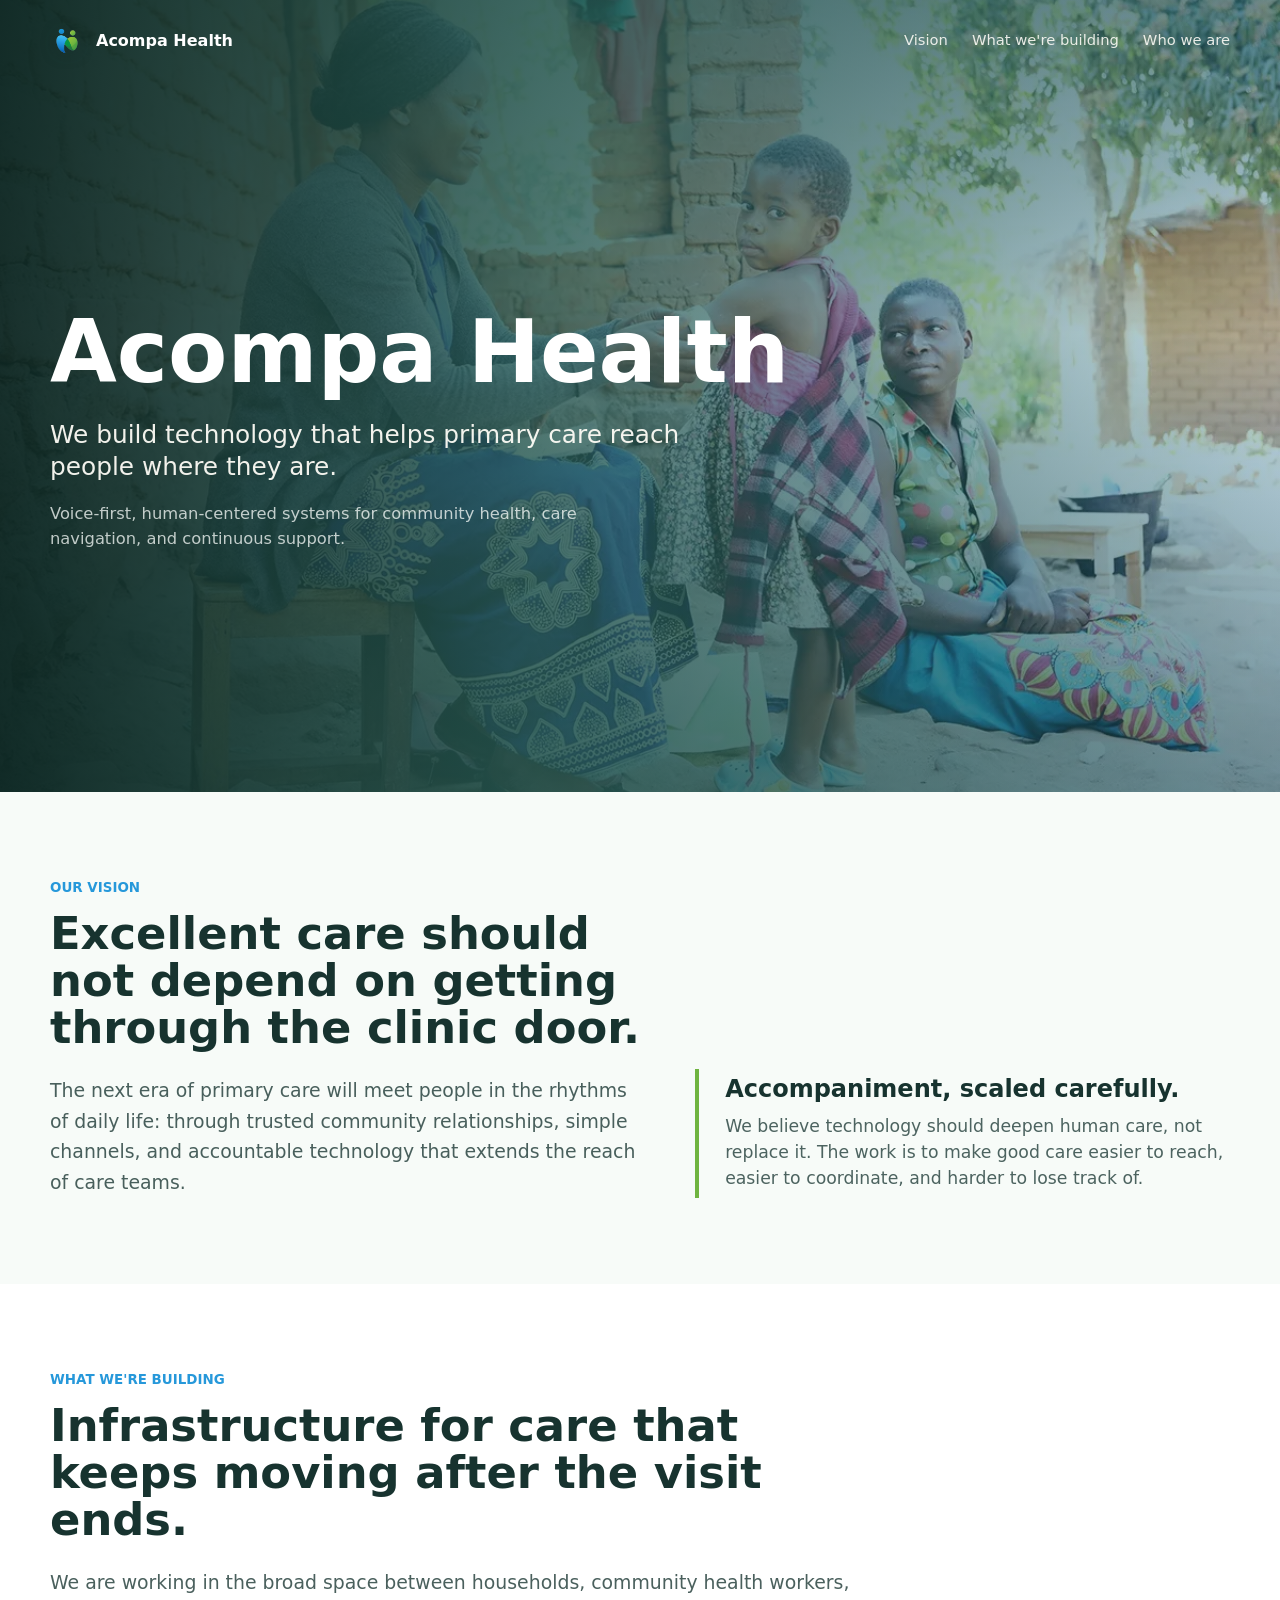
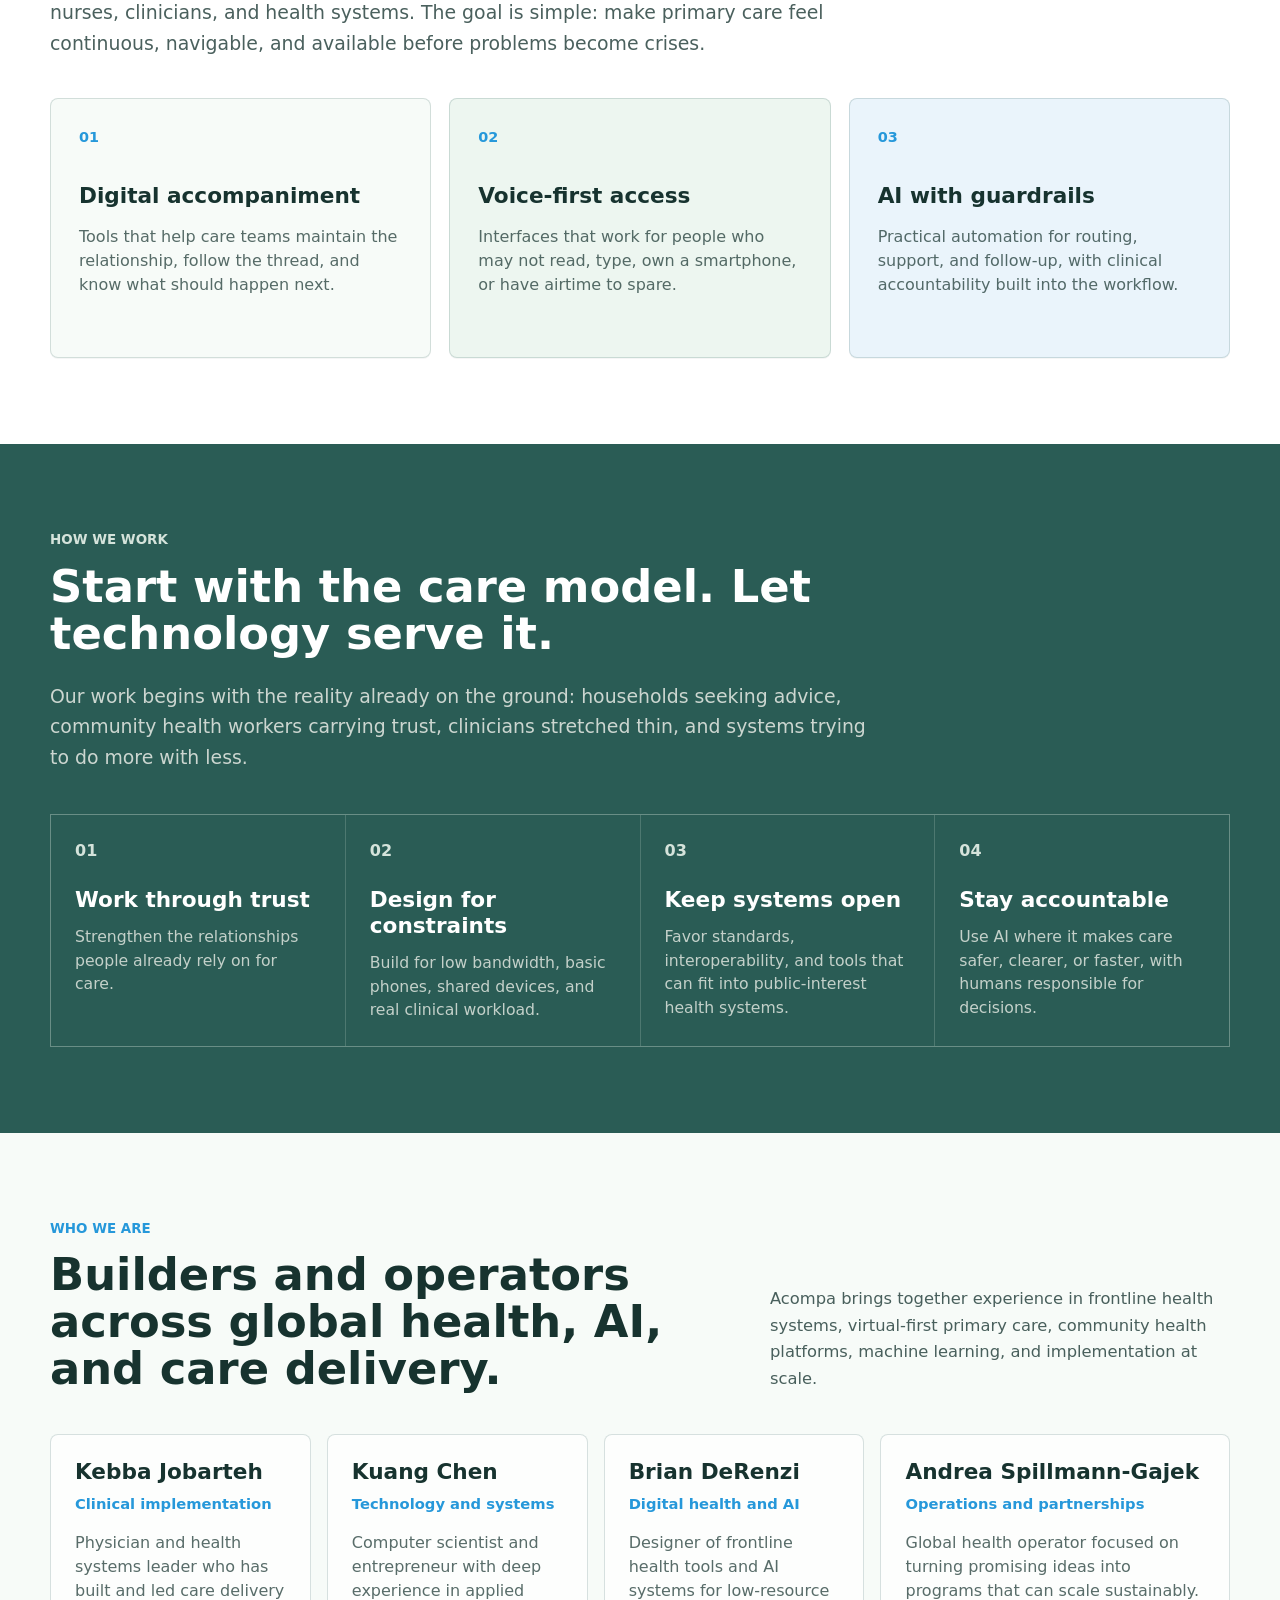
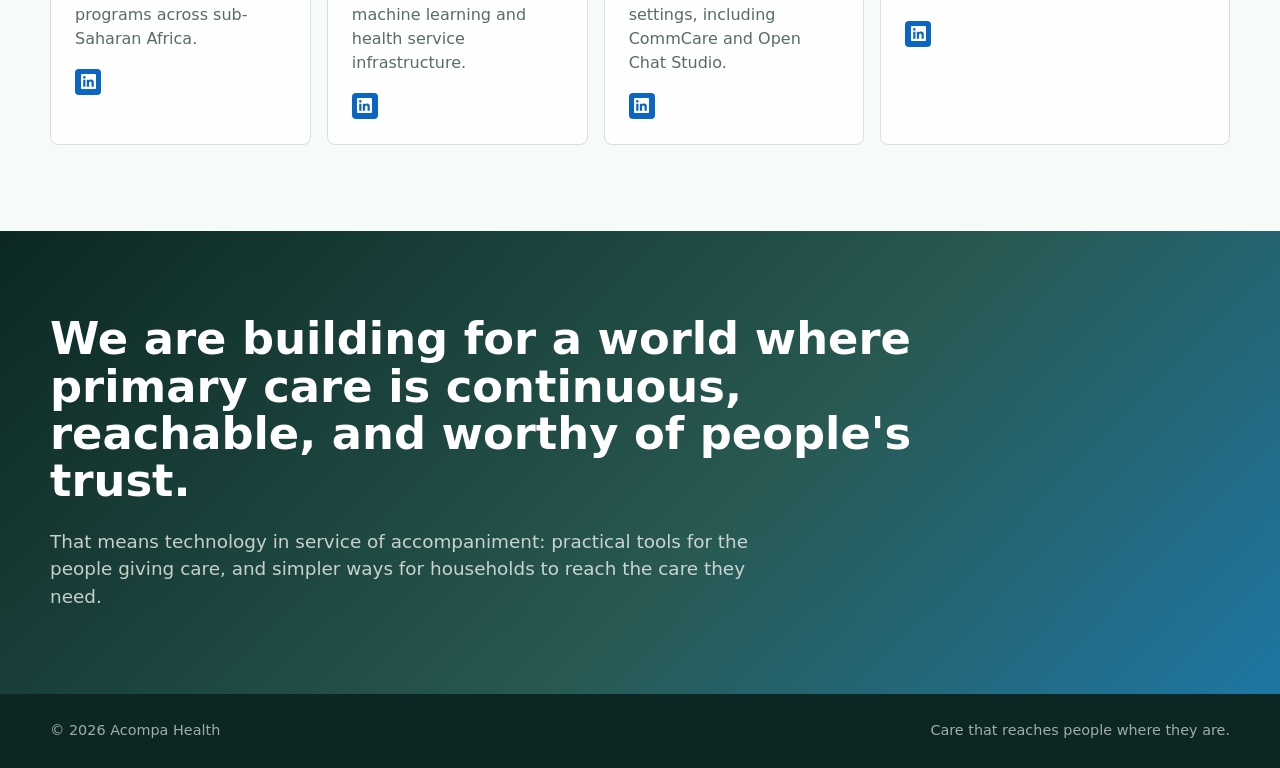
==== commit 8bf73d07: "Use PIH Malawi CHW hero image" ====
--- a/index.html
+++ b/index.html
@@ -7,7 +7,7 @@
   <meta property="og:title" content="Acompa Health">
   <meta property="og:description" content="Technology that helps primary care reach people where they are.">
   <meta property="og:type" content="website">
-  <meta property="og:image" content="assets/hero-community-health-workers.jpg">
+  <meta property="og:image" content="assets/hero-chw-neno-home-visit.webp">
   <link rel="icon" href="favicon.ico">
   <title>Acompa Health</title>
   <style>
@@ -539,7 +539,7 @@
 
   <main id="top">
     <section class="hero" aria-labelledby="hero-title">
-      <img class="hero-image" src="assets/hero-community-health-workers.jpg" alt="" aria-hidden="true">
+      <img class="hero-image" src="assets/hero-chw-neno-home-visit.webp" alt="" aria-hidden="true">
       <div class="hero-content">
         <h1 id="hero-title">Acompa Health</h1>
         <p class="hero-lede">We build technology that helps primary care reach people where they are.</p>
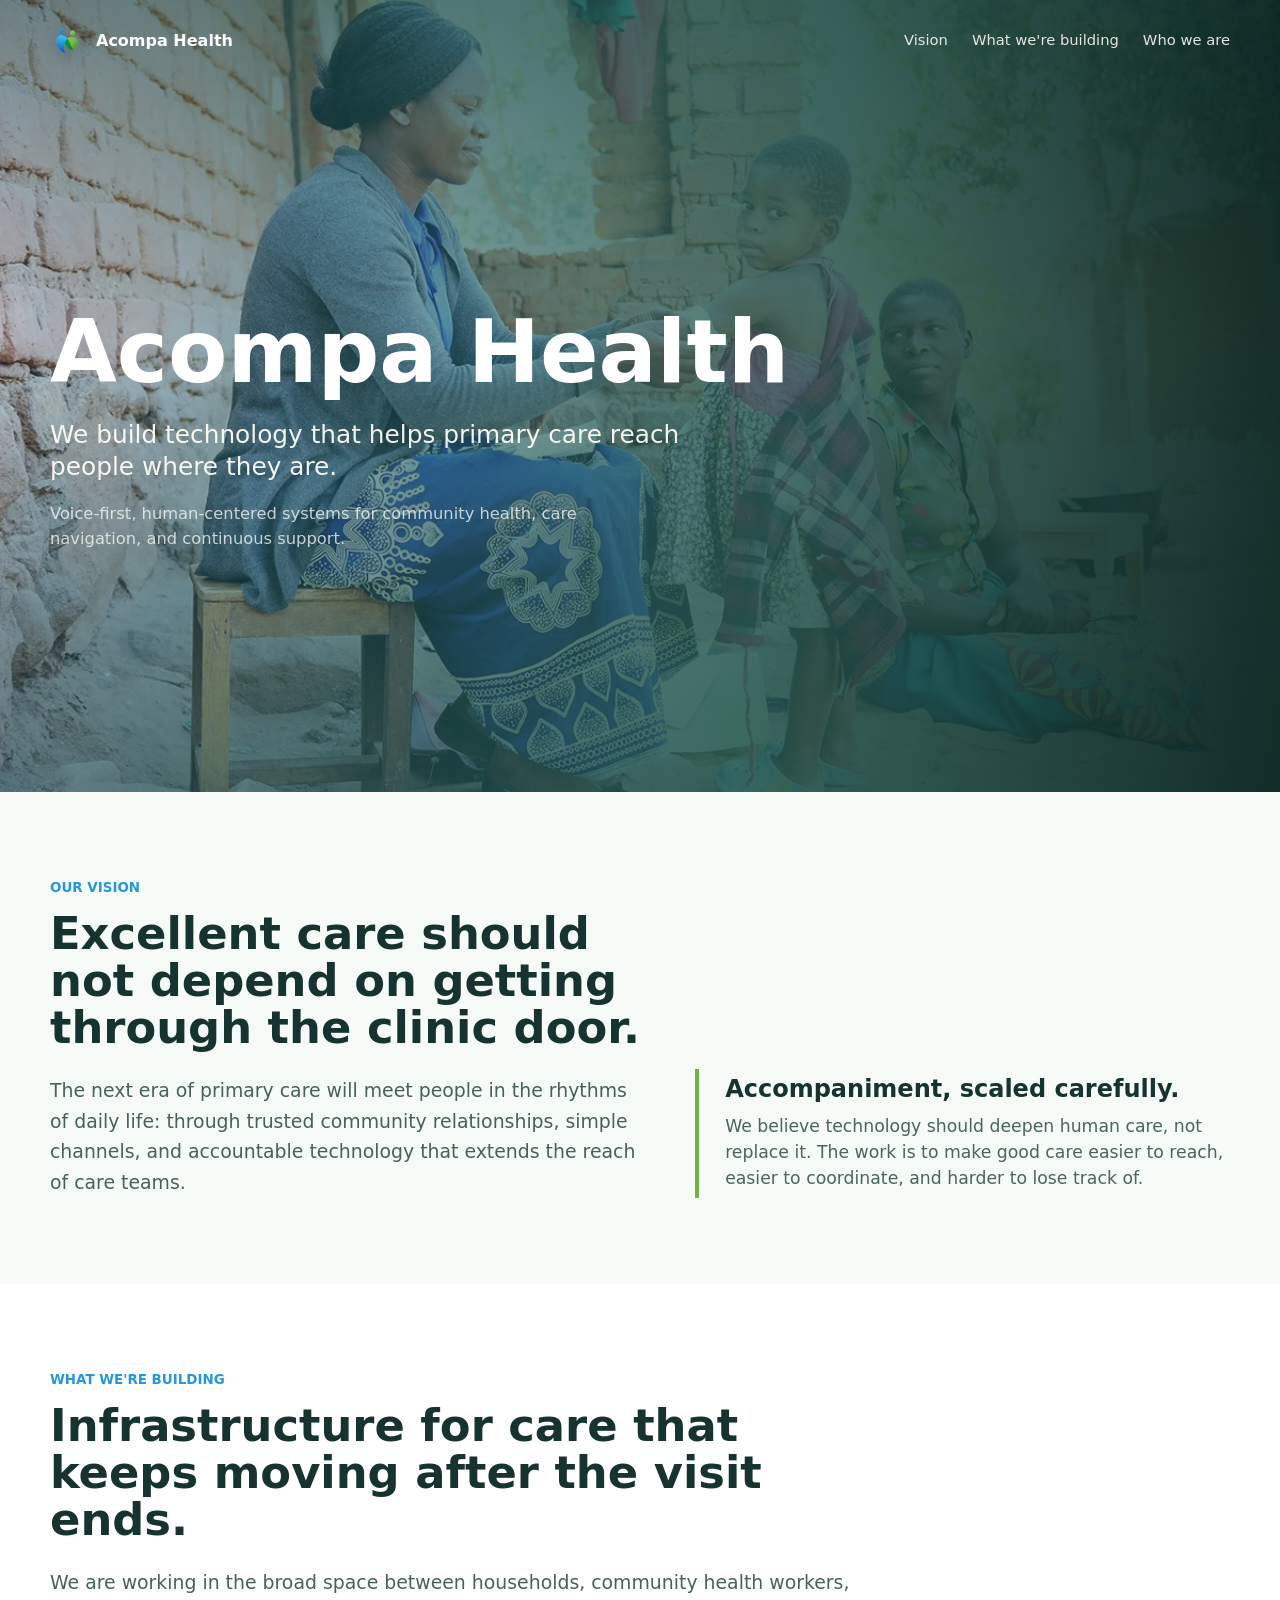
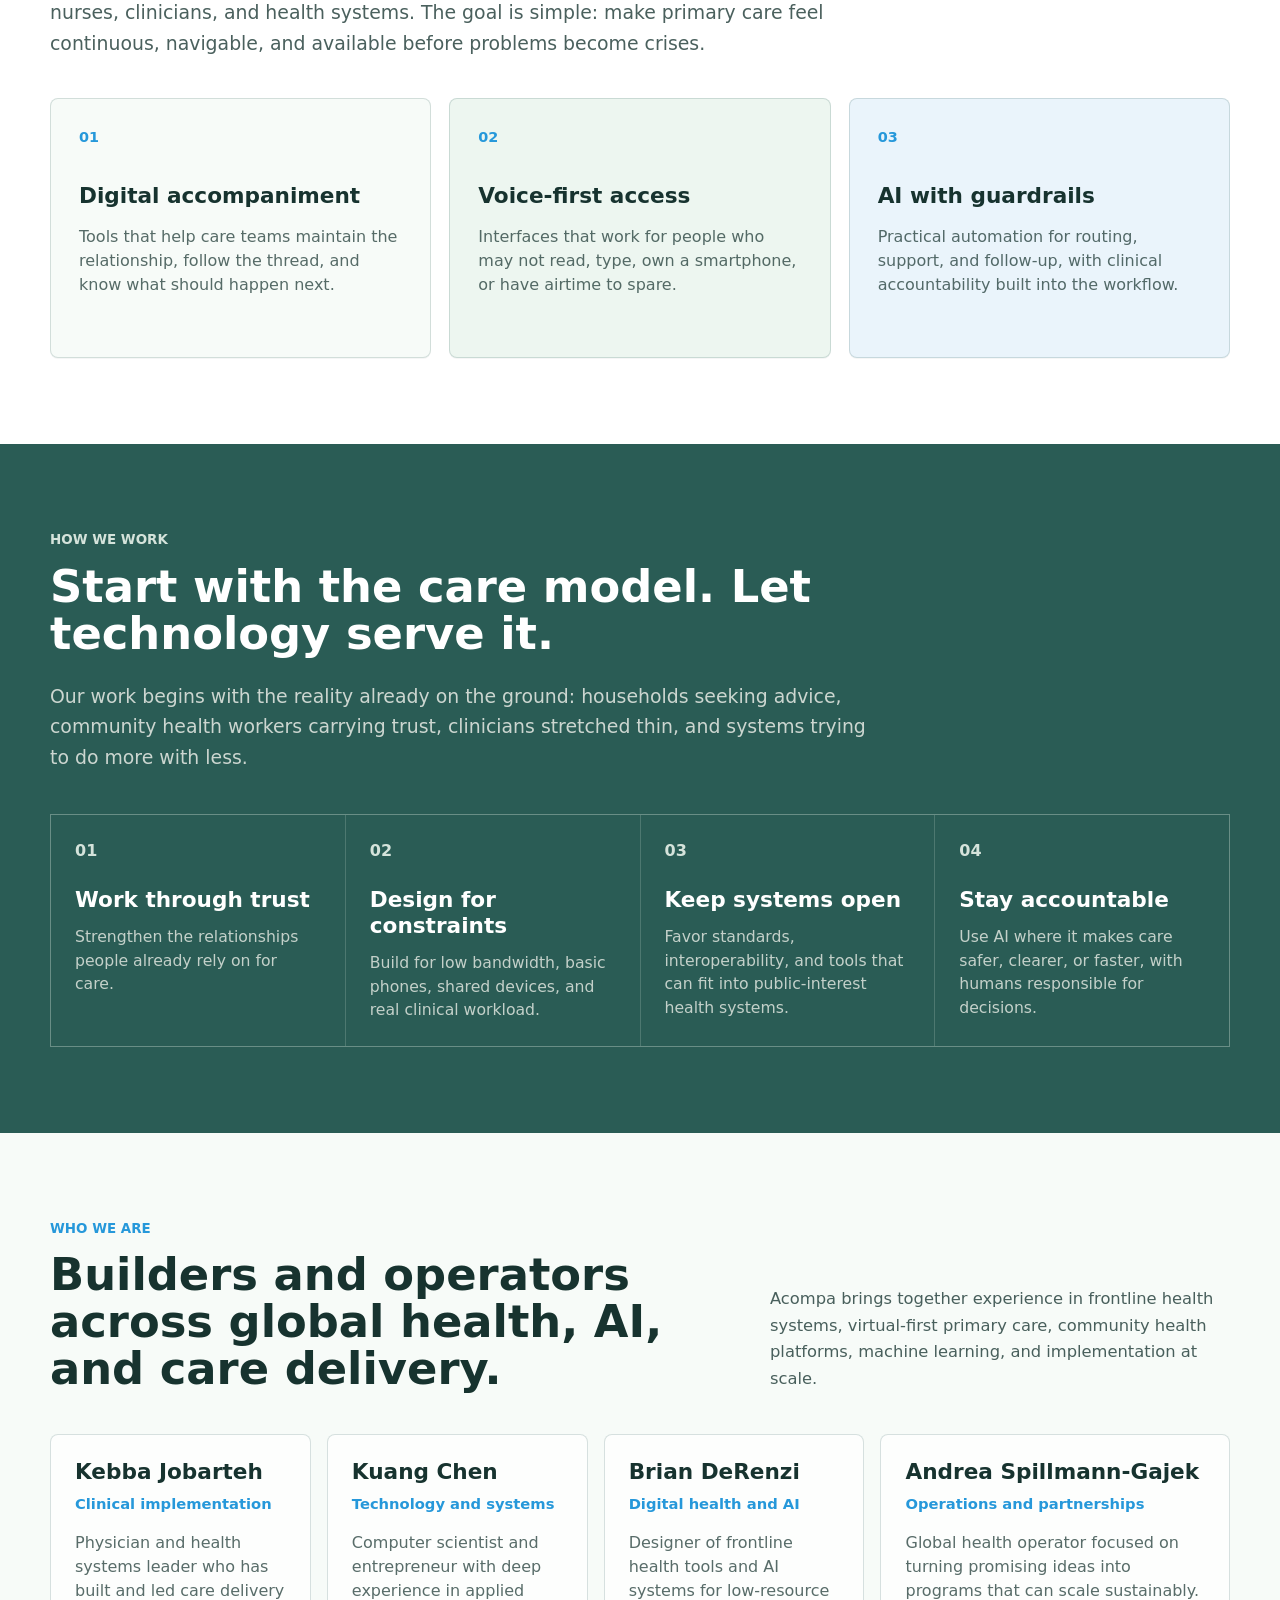
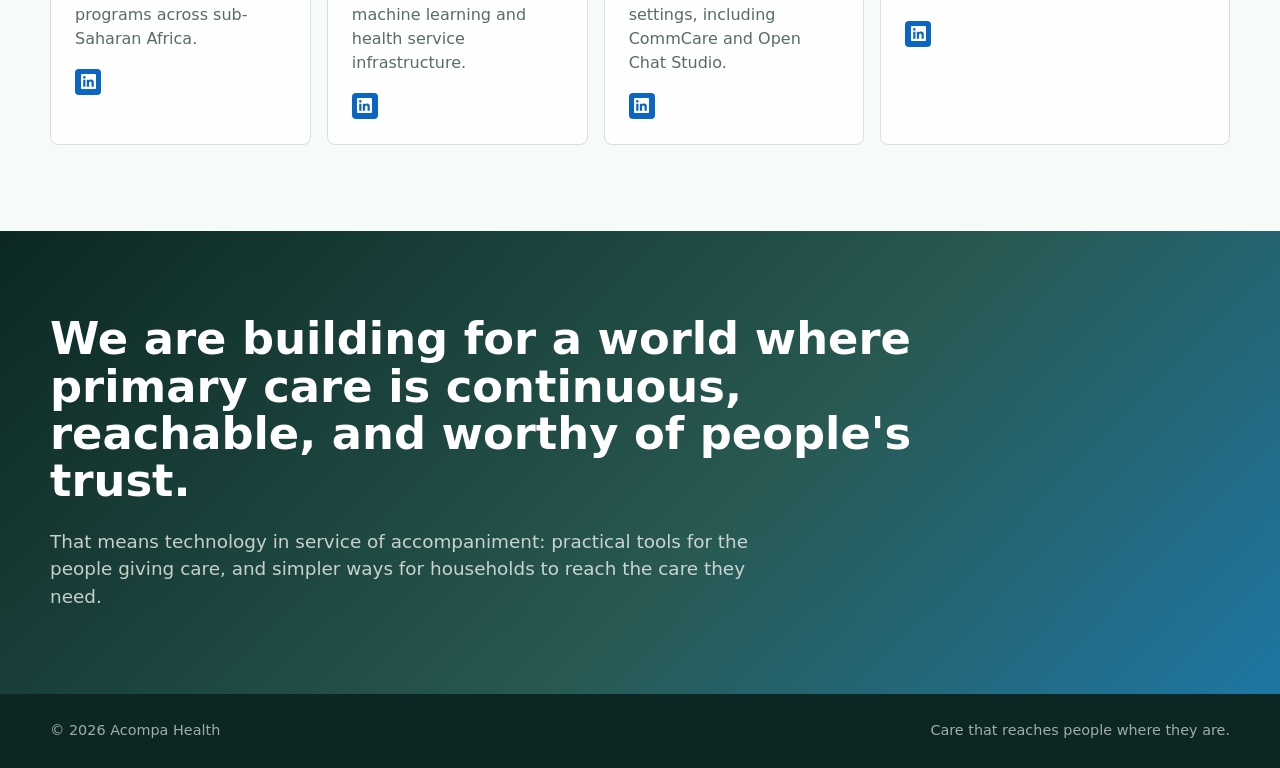
==== commit 955f3694: "Invert hero overlay gradient" ====
--- a/index.html
+++ b/index.html
@@ -122,7 +122,7 @@
       position: absolute;
       inset: 0;
       background:
-        linear-gradient(90deg, rgba(12, 39, 35, 0.94) 0%, rgba(42, 92, 85, 0.78) 42%, rgba(38, 152, 218, 0.18) 100%),
+        linear-gradient(90deg, rgba(38, 152, 218, 0.18) 0%, rgba(42, 92, 85, 0.78) 58%, rgba(12, 39, 35, 0.94) 100%),
         linear-gradient(180deg, rgba(12, 39, 35, 0.52) 0%, rgba(12, 39, 35, 0.10) 42%, rgba(12, 39, 35, 0.54) 100%);
     }
 
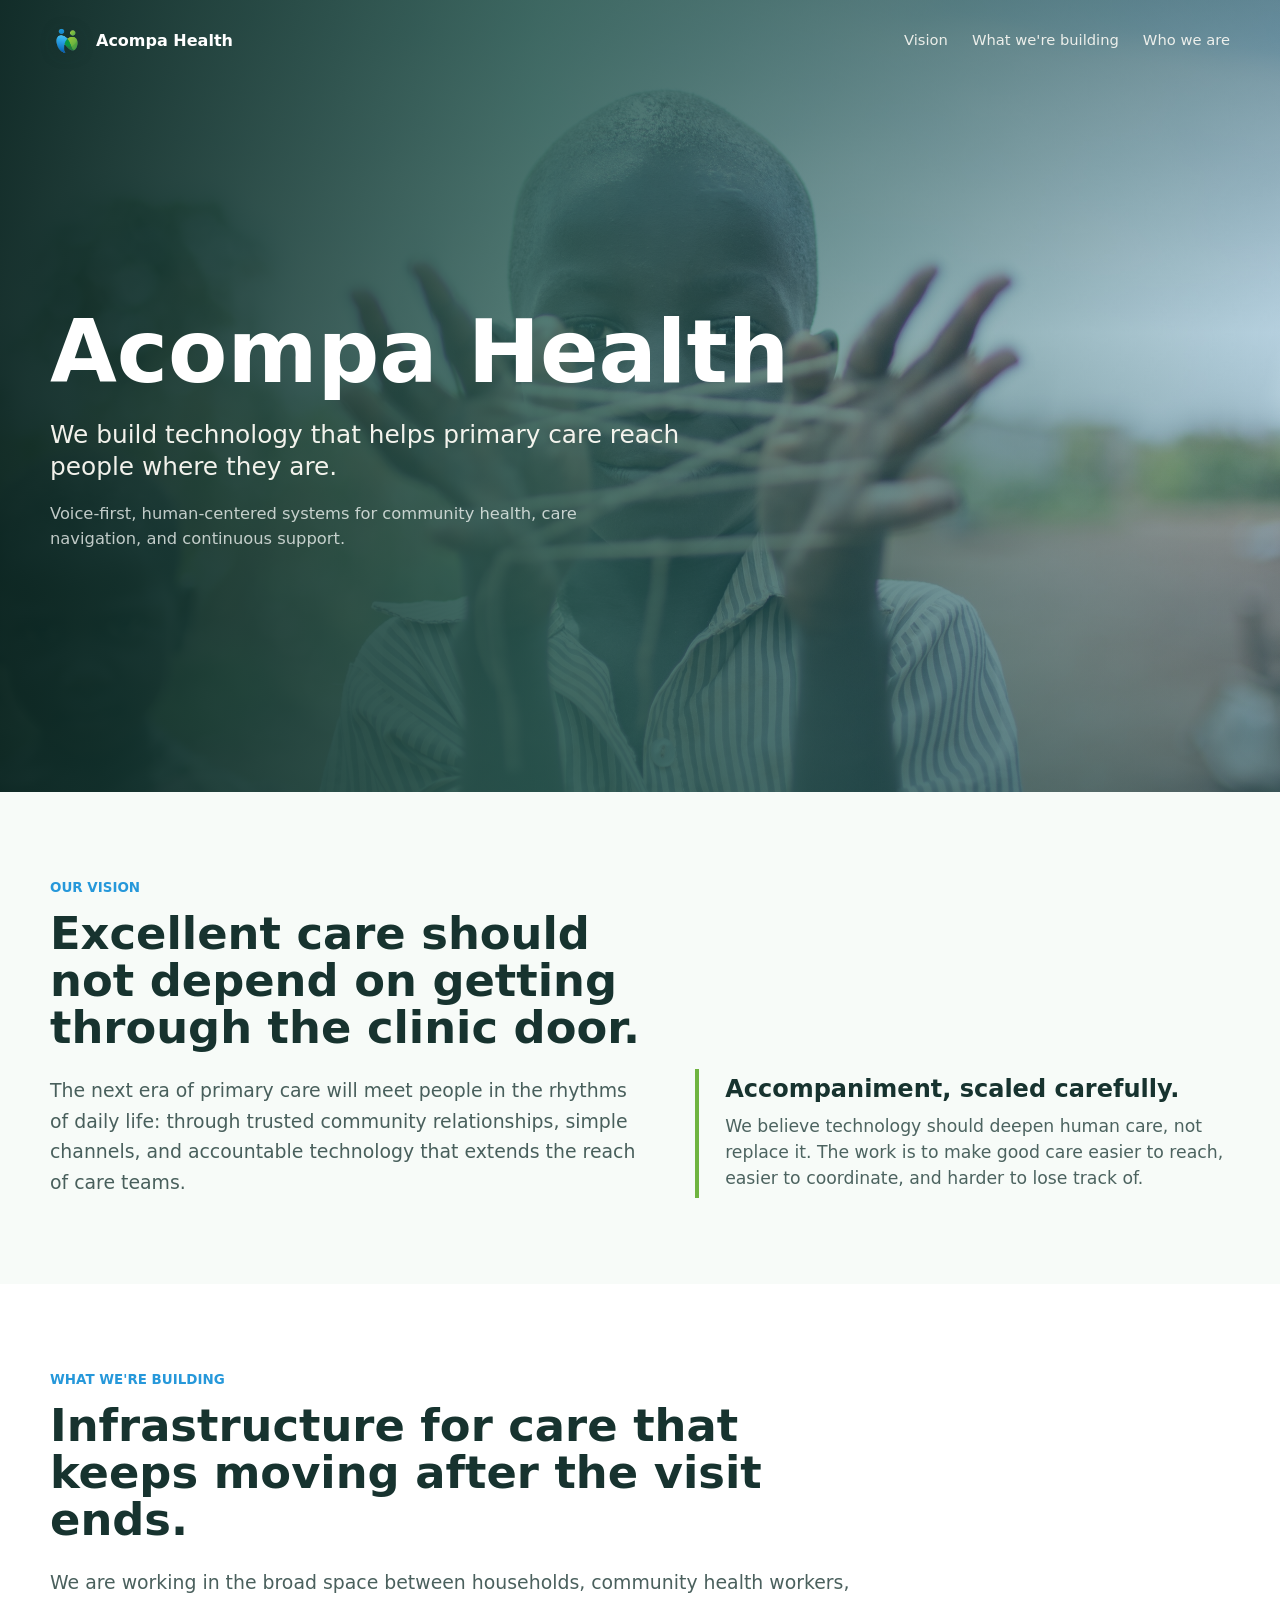
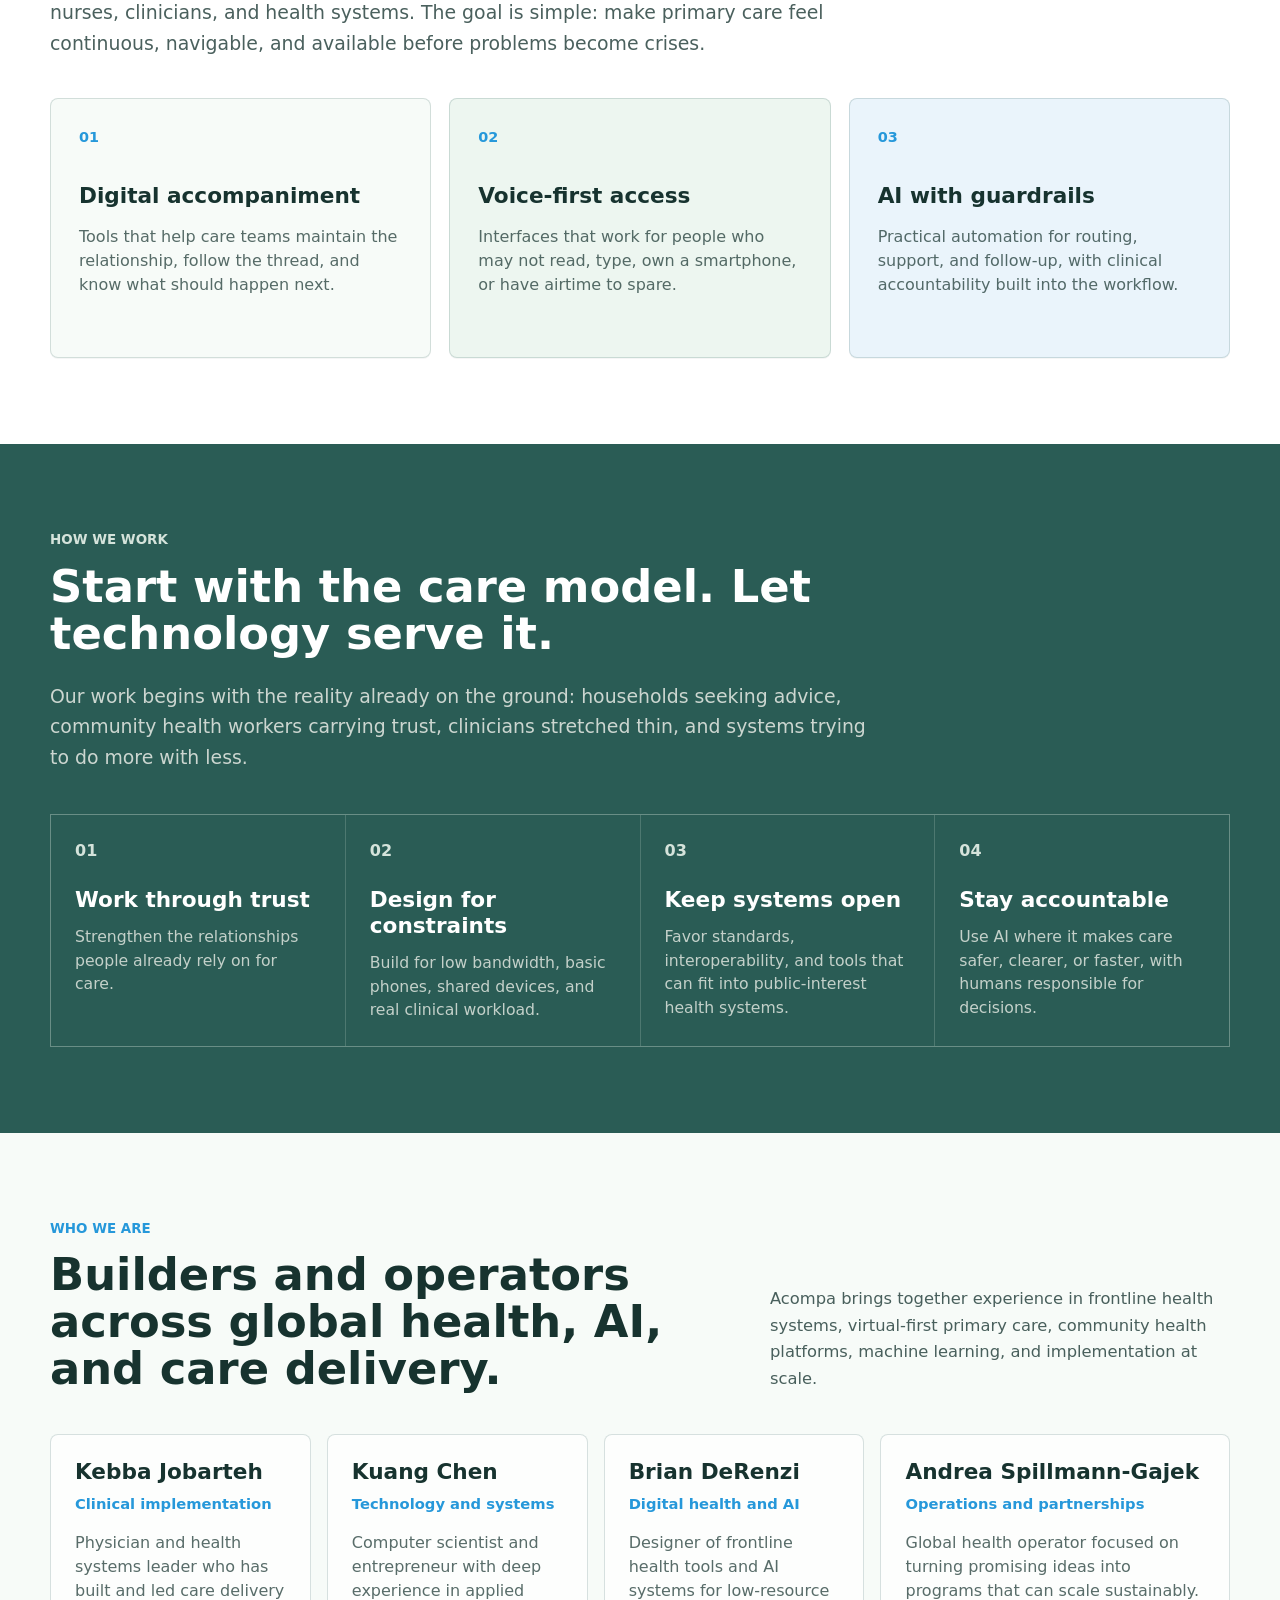
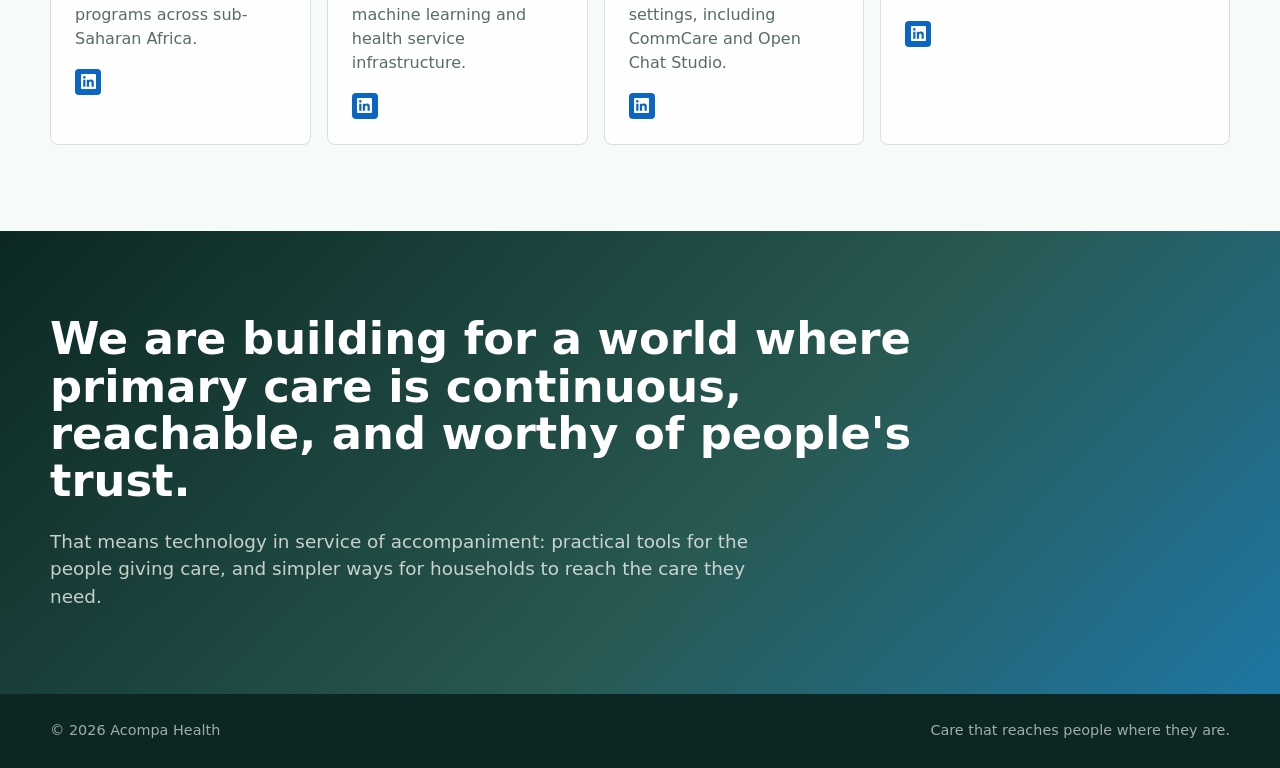
==== commit 9c89568a: "Use cats cradle hero image" ====
--- a/index.html
+++ b/index.html
@@ -7,7 +7,7 @@
   <meta property="og:title" content="Acompa Health">
   <meta property="og:description" content="Technology that helps primary care reach people where they are.">
   <meta property="og:type" content="website">
-  <meta property="og:image" content="assets/hero-chw-neno-home-visit.webp">
+  <meta property="og:image" content="assets/cats_cradle_hero.jpg">
   <link rel="icon" href="favicon.ico">
   <title>Acompa Health</title>
   <style>
@@ -122,7 +122,7 @@
       position: absolute;
       inset: 0;
       background:
-        linear-gradient(90deg, rgba(38, 152, 218, 0.18) 0%, rgba(42, 92, 85, 0.78) 58%, rgba(12, 39, 35, 0.94) 100%),
+        linear-gradient(90deg, rgba(12, 39, 35, 0.94) 0%, rgba(42, 92, 85, 0.78) 42%, rgba(38, 152, 218, 0.18) 100%),
         linear-gradient(180deg, rgba(12, 39, 35, 0.52) 0%, rgba(12, 39, 35, 0.10) 42%, rgba(12, 39, 35, 0.54) 100%);
     }
 
@@ -539,7 +539,7 @@
 
   <main id="top">
     <section class="hero" aria-labelledby="hero-title">
-      <img class="hero-image" src="assets/hero-chw-neno-home-visit.webp" alt="" aria-hidden="true">
+      <img class="hero-image" src="assets/cats_cradle_hero.jpg" alt="" aria-hidden="true">
       <div class="hero-content">
         <h1 id="hero-title">Acompa Health</h1>
         <p class="hero-lede">We build technology that helps primary care reach people where they are.</p>
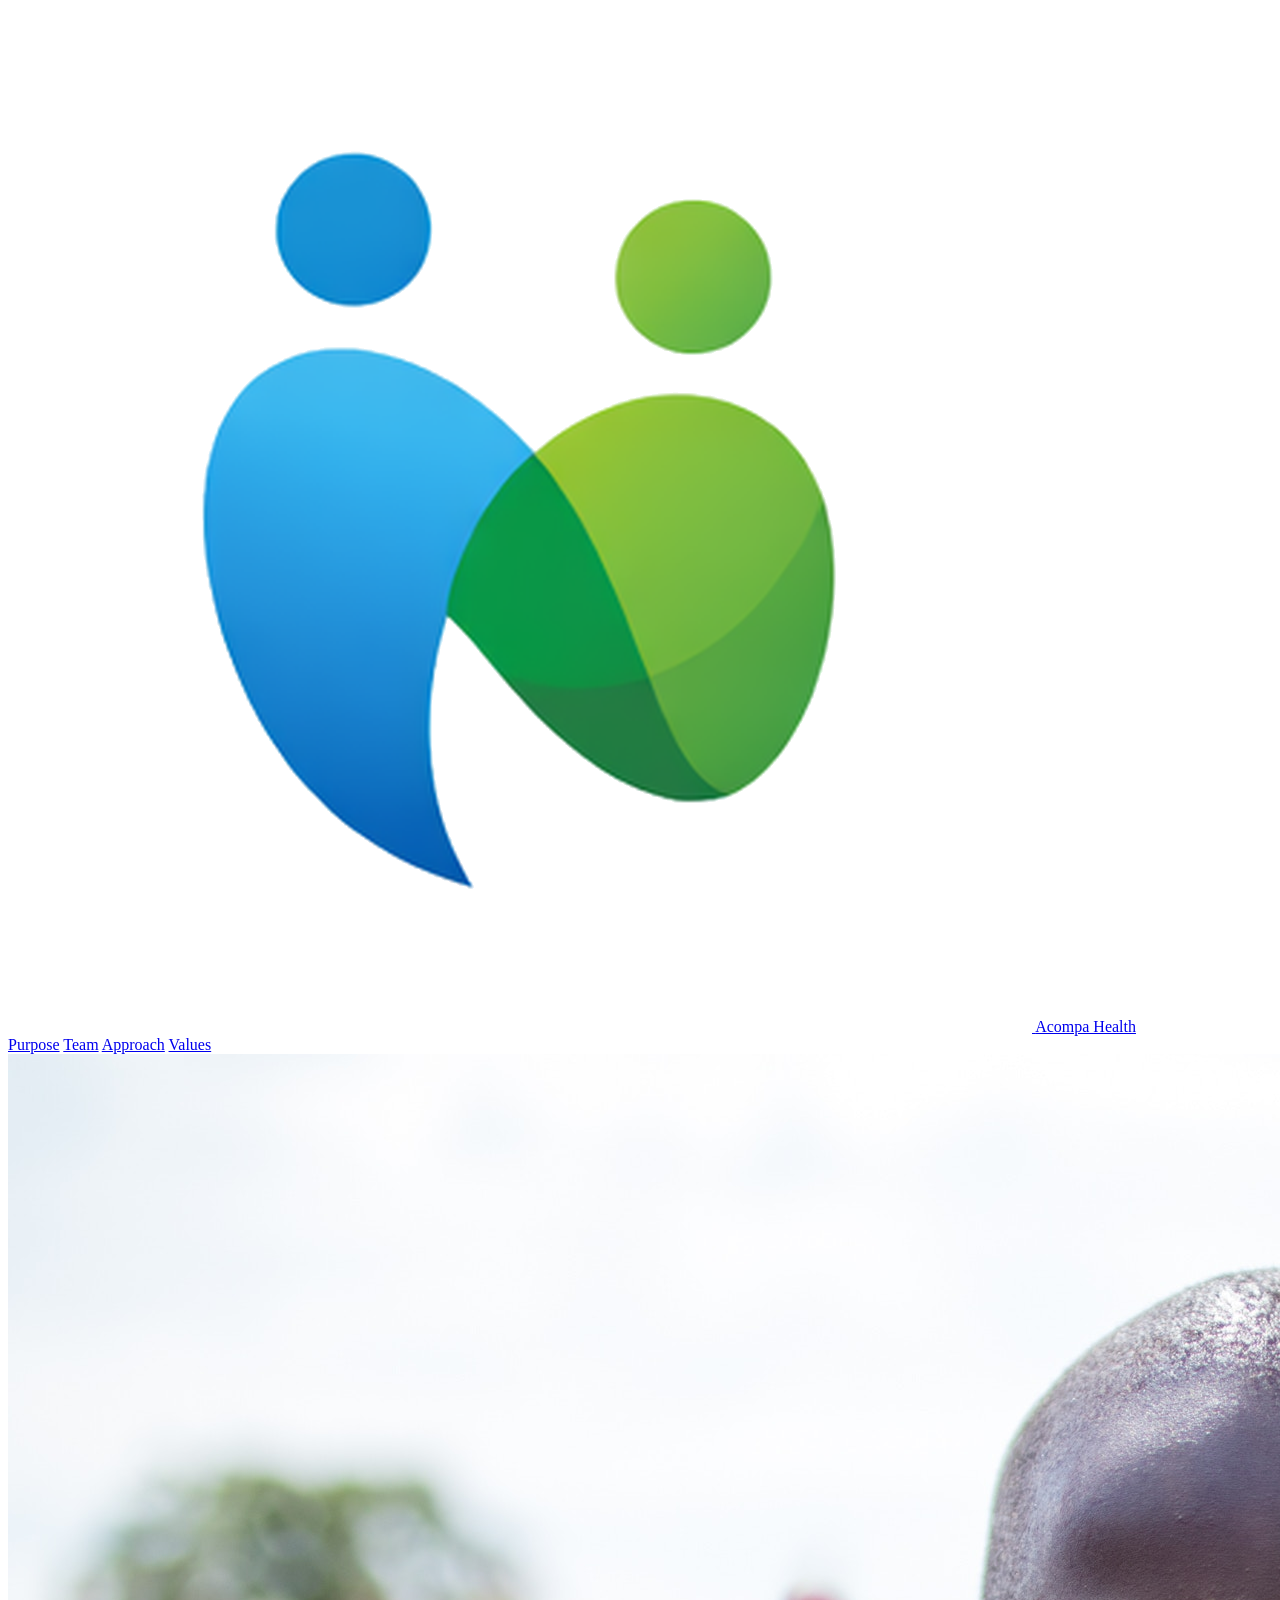
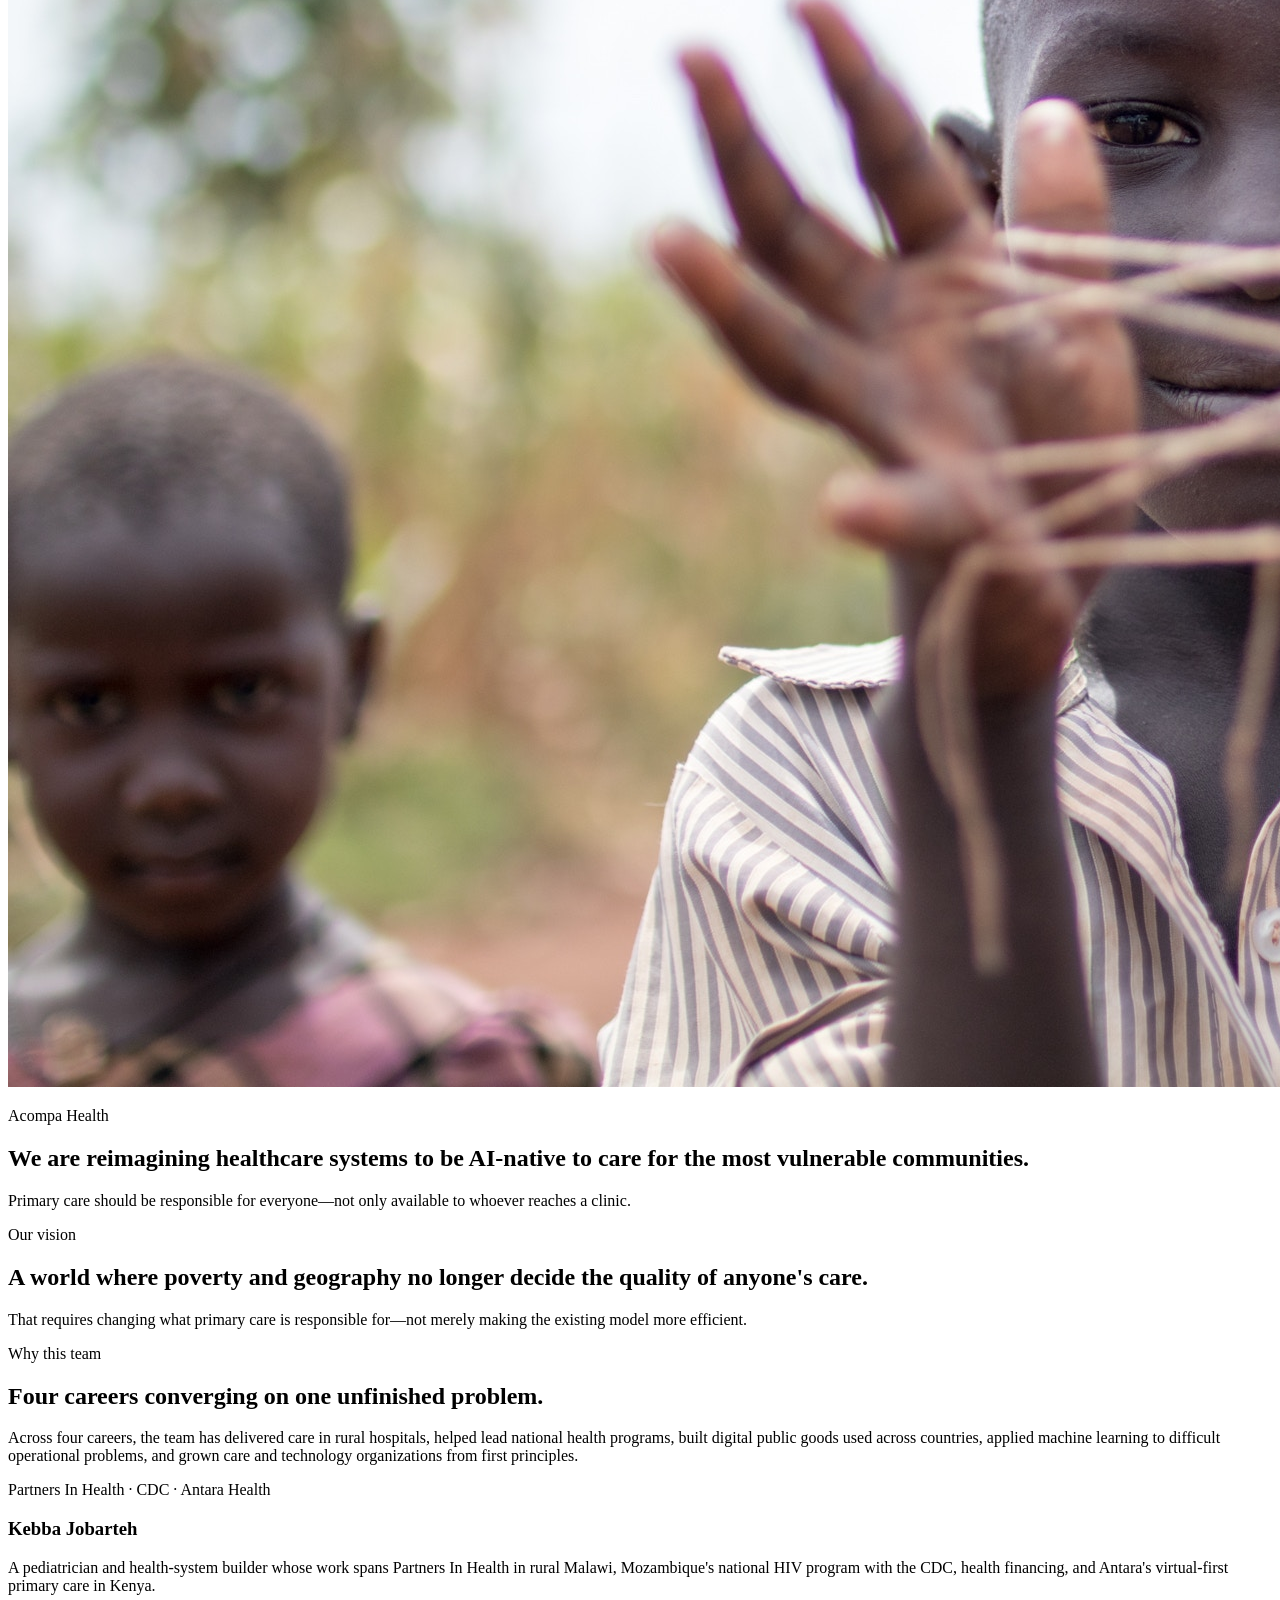
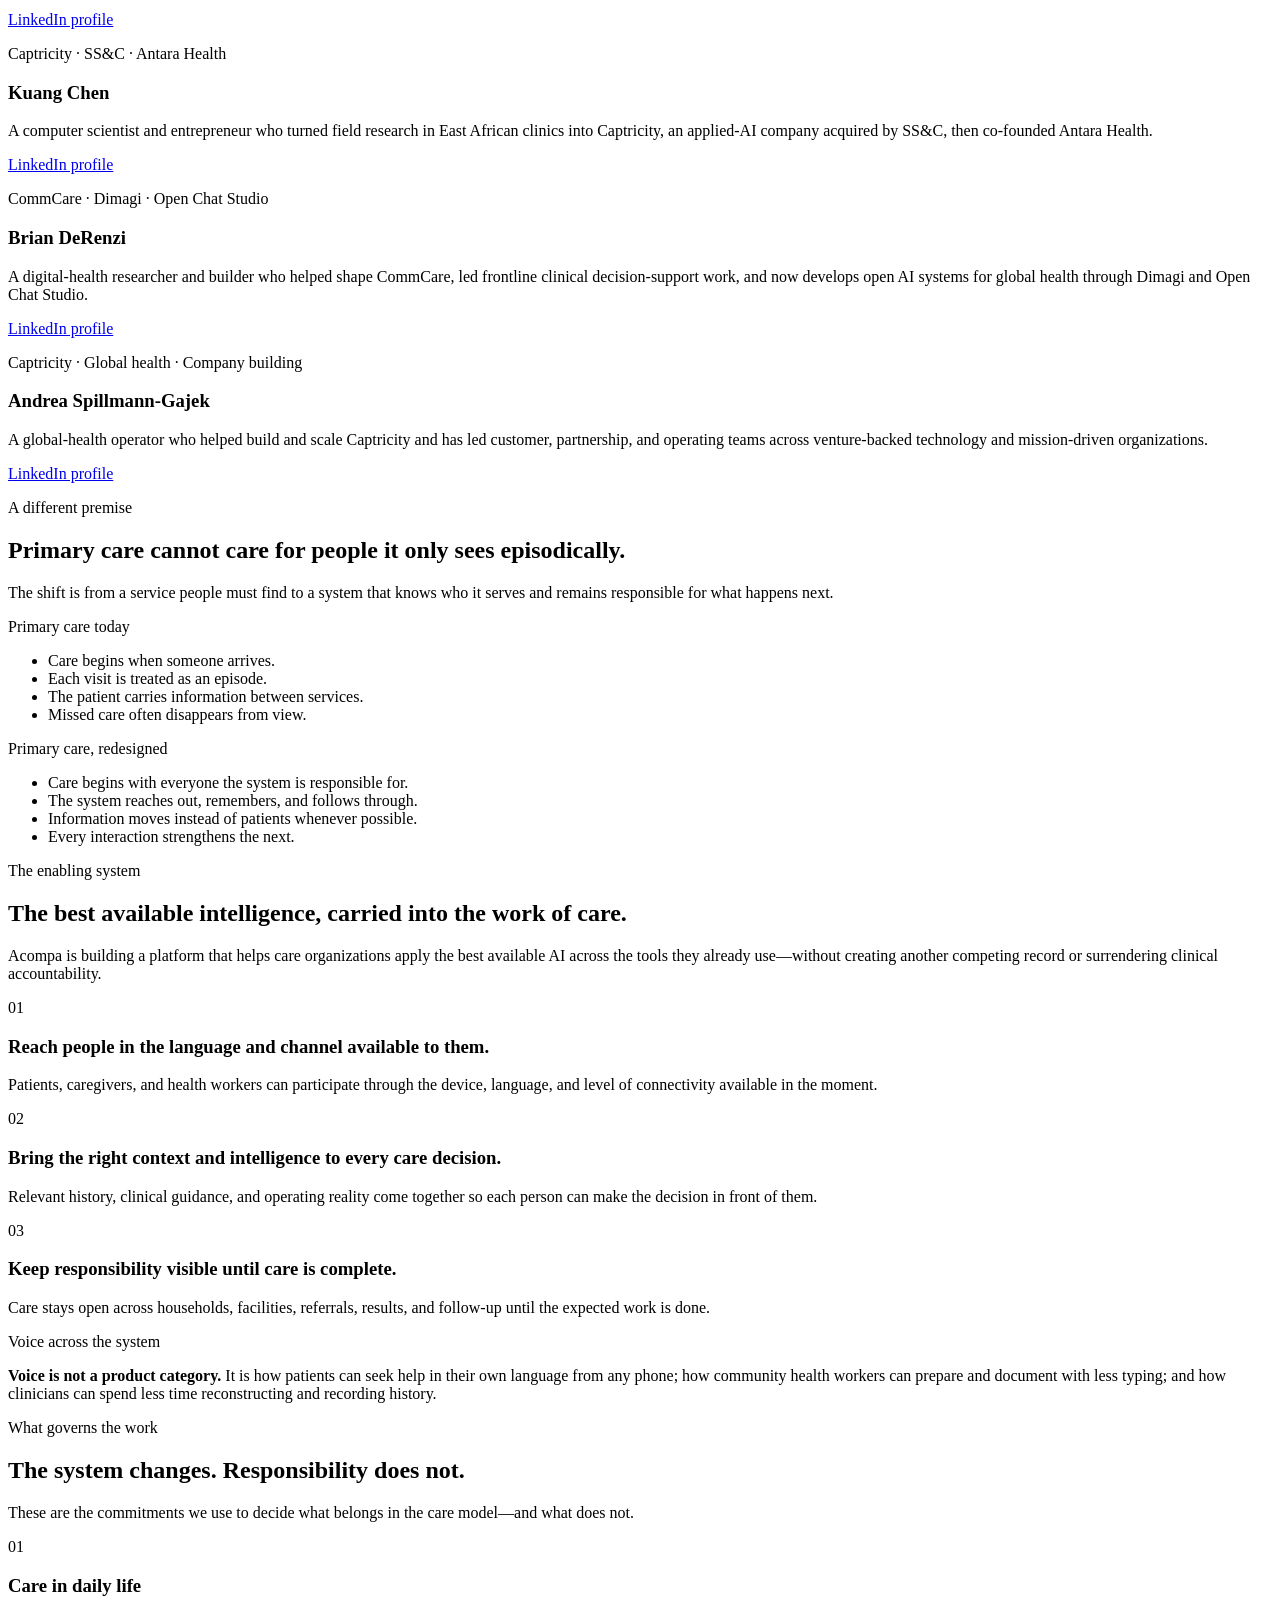
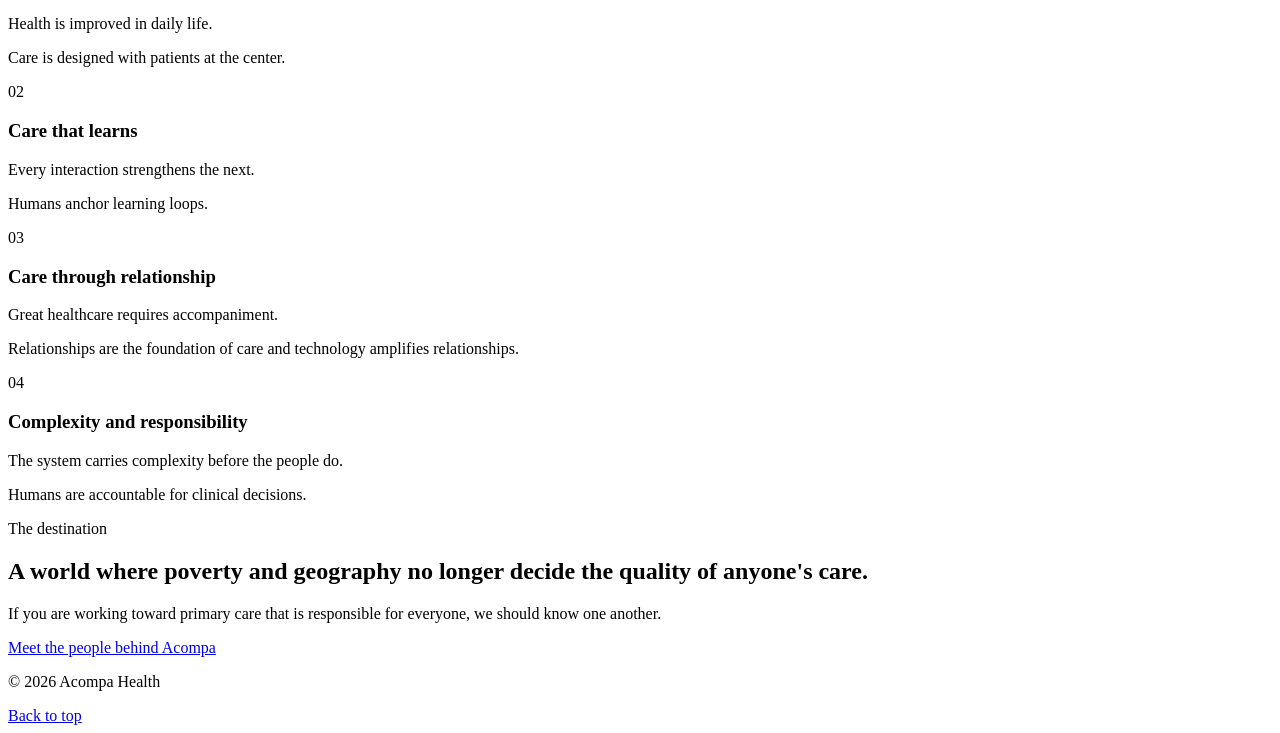
==== commit d6250cbe: "Reframe Acompa website narrative" ====
--- a/index.html
+++ b/index.html
@@ -3,685 +3,214 @@
 <head>
   <meta charset="UTF-8">
   <meta name="viewport" content="width=device-width, initial-scale=1.0">
-  <meta name="description" content="Acompa Health builds human-centered digital infrastructure for voice-first primary care and community health navigation.">
+  <meta name="description" content="Acompa Health is reimagining healthcare systems to be AI-native to care for the most vulnerable communities.">
   <meta property="og:title" content="Acompa Health">
-  <meta property="og:description" content="Technology that helps primary care reach people where they are.">
+  <meta property="og:description" content="A world where poverty and geography no longer decide the quality of anyone's care.">
   <meta property="og:type" content="website">
   <meta property="og:image" content="assets/cats_cradle_hero.jpg">
   <link rel="icon" href="favicon.ico">
+  <link rel="stylesheet" href="assets/site.css">
   <title>Acompa Health</title>
-  <style>
-    :root {
-      --blue: #2698da;
-      --deep: #2a5c55;
-      --sage: #97ae9f;
-      --mist: #d5e3db;
-      --green: #6fb440;
-      --ink: #17332f;
-      --dark: #0c2723;
-      --paper: #f7fbf8;
-      --white: #ffffff;
-      --line: rgba(42, 92, 85, 0.18);
-      --shadow: 0 24px 80px rgba(12, 39, 35, 0.16);
-    }
-
-    * {
-      box-sizing: border-box;
-    }
-
-    html {
-      scroll-behavior: smooth;
-    }
-
-    body {
-      margin: 0;
-      font-family: Inter, ui-sans-serif, system-ui, -apple-system, BlinkMacSystemFont, "Segoe UI", sans-serif;
-      color: var(--ink);
-      background: var(--paper);
-      line-height: 1.5;
-    }
-
-    a {
-      color: inherit;
-      text-decoration: none;
-    }
-
-    .site-header {
-      position: absolute;
-      inset: 0 0 auto;
-      z-index: 20;
-      display: flex;
-      align-items: center;
-      justify-content: space-between;
-      gap: 24px;
-      width: min(1180px, calc(100% - 40px));
-      margin: 0 auto;
-      padding: 24px 0;
-      color: var(--white);
-    }
-
-    .brand {
-      display: inline-flex;
-      align-items: center;
-      gap: 12px;
-      font-weight: 700;
-      font-size: 1rem;
-    }
-
-    .brand-icon {
-      width: 34px;
-      height: 34px;
-      object-fit: contain;
-      flex: 0 0 auto;
-      filter: drop-shadow(0 2px 8px rgba(12, 39, 35, 0.30));
-    }
-
-    .nav {
-      display: flex;
-      align-items: center;
-      gap: 24px;
-      font-size: 0.92rem;
-      color: rgba(255, 253, 247, 0.88);
-    }
-
-    .nav a {
-      border-bottom: 1px solid transparent;
-      transition: border-color 160ms ease, color 160ms ease;
-    }
-
-    .nav a:hover,
-    .nav a:focus-visible {
-      color: var(--white);
-      border-color: rgba(255, 253, 247, 0.72);
-      outline: none;
-    }
-
-    .hero {
-      position: relative;
-      min-height: 88svh;
-      overflow: hidden;
-      display: grid;
-      align-items: center;
-      padding: 120px 0 80px;
-      color: var(--white);
-      background: var(--deep);
-    }
-
-    .hero-image {
-      position: absolute;
-      inset: 0;
-      width: 100%;
-      height: 100%;
-      object-fit: cover;
-      object-position: 62% 35%;
-      opacity: 1;
-    }
-
-    .hero::after {
-      content: "";
-      position: absolute;
-      inset: 0;
-      background:
-        linear-gradient(90deg, rgba(12, 39, 35, 0.94) 0%, rgba(42, 92, 85, 0.78) 42%, rgba(38, 152, 218, 0.18) 100%),
-        linear-gradient(180deg, rgba(12, 39, 35, 0.52) 0%, rgba(12, 39, 35, 0.10) 42%, rgba(12, 39, 35, 0.54) 100%);
-    }
-
-    .hero-content {
-      position: relative;
-      z-index: 1;
-      width: min(1180px, calc(100% - 40px));
-      margin: 0 auto;
-      padding-top: 30px;
-    }
-
-    h1 {
-      max-width: 760px;
-      margin: 0;
-      font-size: 5.4rem;
-      line-height: 0.95;
-      letter-spacing: 0;
-    }
-
-    .hero-lede {
-      max-width: 720px;
-      margin: 26px 0 0;
-      font-size: 1.55rem;
-      line-height: 1.28;
-      color: rgba(255, 253, 247, 0.94);
-    }
-
-    .hero-note {
-      max-width: 620px;
-      margin: 20px 0 0;
-      font-size: 1.02rem;
-      color: rgba(247, 251, 248, 0.76);
-    }
-
-    section {
-      padding: 86px 0;
-    }
-
-    .wrap {
-      width: min(1180px, calc(100% - 40px));
-      margin: 0 auto;
-    }
-
-    .section-kicker {
-      margin: 0 0 12px;
-      color: var(--blue);
-      font-size: 0.84rem;
-      font-weight: 750;
-      letter-spacing: 0;
-      text-transform: uppercase;
-    }
-
-    h2 {
-      max-width: 820px;
-      margin: 0;
-      font-size: 2.8rem;
-      line-height: 1.05;
-      letter-spacing: 0;
-    }
-
-    .section-copy {
-      max-width: 820px;
-      margin: 24px 0 0;
-      color: rgba(23, 51, 47, 0.78);
-      font-size: 1.18rem;
-      line-height: 1.62;
-    }
-
-    .vision {
-      background: var(--paper);
-    }
-
-    .vision-grid {
-      display: grid;
-      grid-template-columns: minmax(0, 1.05fr) minmax(280px, 0.95fr);
-      gap: 54px;
-      align-items: end;
-    }
-
-    .belief-panel {
-      border-left: 4px solid var(--green);
-      padding: 6px 0 6px 26px;
-      color: rgba(23, 51, 47, 0.76);
-      font-size: 1.08rem;
-    }
-
-    .belief-panel strong {
-      display: block;
-      margin-bottom: 10px;
-      color: var(--ink);
-      font-size: 1.5rem;
-      line-height: 1.2;
-    }
-
-    .building {
-      background: var(--white);
-    }
-
-    .cards {
-      display: grid;
-      grid-template-columns: repeat(3, minmax(0, 1fr));
-      gap: 18px;
-      margin-top: 40px;
-    }
-
-    .card {
-      min-height: 260px;
-      padding: 28px;
-      border: 1px solid var(--line);
-      border-radius: 8px;
-      background: #f7fbf8;
-      box-shadow: 0 1px 0 rgba(16, 42, 46, 0.04);
-    }
-
-    .card:nth-child(2) {
-      background: #edf6f0;
-    }
-
-    .card:nth-child(3) {
-      background: #eaf4fb;
-    }
-
-    .card-number {
-      display: block;
-      margin-bottom: 34px;
-      color: var(--blue);
-      font-size: 0.9rem;
-      font-weight: 800;
-    }
-
-    h3 {
-      margin: 0;
-      font-size: 1.35rem;
-      line-height: 1.2;
-      letter-spacing: 0;
-    }
-
-    .card p,
-    .person p {
-      margin: 16px 0 0;
-      color: rgba(23, 51, 47, 0.72);
-      font-size: 1rem;
-    }
-
-    .method {
-      background: var(--deep);
-      color: var(--white);
-    }
-
-    .method .section-kicker {
-      color: var(--mist);
-    }
-
-    .method h2,
-    .method .section-copy {
-      color: var(--white);
-    }
-
-    .method .section-copy {
-      color: rgba(255, 253, 247, 0.76);
-    }
-
-    .principles {
-      display: grid;
-      grid-template-columns: repeat(4, minmax(0, 1fr));
-      gap: 1px;
-      margin-top: 42px;
-      background: rgba(213, 227, 219, 0.20);
-      border: 1px solid rgba(213, 227, 219, 0.20);
-    }
-
-    .principle {
-      min-height: 210px;
-      padding: 24px;
-      background: var(--deep);
-    }
-
-    .principle span {
-      display: block;
-      color: var(--mist);
-      font-weight: 800;
-      margin-bottom: 24px;
-    }
-
-    .principle p {
-      margin: 12px 0 0;
-      color: rgba(255, 253, 247, 0.72);
-      font-size: 0.98rem;
-    }
-
-    .team {
-      background: var(--paper);
-    }
-
-    .team-head {
-      display: flex;
-      align-items: end;
-      justify-content: space-between;
-      gap: 40px;
-    }
-
-    .team-head .section-copy {
-      max-width: 460px;
-      margin: 0;
-      font-size: 1.02rem;
-    }
-
-    .people {
-      display: grid;
-      grid-template-columns: repeat(3, minmax(0, 1fr)) minmax(320px, 1.34fr);
-      gap: 16px;
-      margin-top: 42px;
-    }
-
-    .person {
-      padding: 24px;
-      border: 1px solid var(--line);
-      border-radius: 8px;
-      background: rgba(255, 255, 255, 0.72);
-    }
-
-    .role {
-      margin-top: 8px;
-      color: var(--blue);
-      font-weight: 700;
-      font-size: 0.92rem;
-    }
-
-    .profile-link {
-      display: inline-flex;
-      align-items: center;
-      justify-content: center;
-      width: 26px;
-      height: 26px;
-      margin-top: 18px;
-      color: var(--white);
-      background: #0a66c2;
-      border-radius: 4px;
-      transition: background-color 160ms ease, transform 160ms ease;
-    }
-
-    .profile-link svg {
-      width: 15px;
-      height: 15px;
-      display: block;
-    }
-
-    .profile-link:hover,
-    .profile-link:focus-visible {
-      background: #084f96;
-      transform: translateY(-1px);
-      outline: none;
-    }
-
-    .close {
-      padding: 84px 0;
-      color: var(--white);
-      background:
-        linear-gradient(135deg, rgba(12, 39, 35, 0.97), rgba(42, 92, 85, 0.94) 58%, rgba(38, 152, 218, 0.70)),
-        var(--dark);
-    }
-
-    .close h2 {
-      max-width: 900px;
-    }
-
-    .close p {
-      max-width: 740px;
-      margin: 24px 0 0;
-      color: rgba(255, 253, 247, 0.76);
-      font-size: 1.15rem;
-    }
-
-    .site-footer {
-      padding: 26px 0;
-      background: var(--dark);
-      color: rgba(255, 253, 247, 0.62);
-      font-size: 0.9rem;
-    }
-
-    .footer-row {
-      display: flex;
-      justify-content: space-between;
-      gap: 20px;
-      align-items: center;
-    }
-
-    .footer-row a {
-      color: rgba(255, 253, 247, 0.82);
-      border-bottom: 1px solid rgba(255, 253, 247, 0.28);
-    }
-
-    @media (max-width: 1080px) and (min-width: 921px) {
-      .people {
-        grid-template-columns: repeat(2, minmax(0, 1fr));
-      }
-    }
-
-    @media (max-width: 920px) {
-      .site-header {
-        width: min(100% - 32px, 1180px);
-      }
-
-      .nav {
-        display: none;
-      }
-
-      .hero {
-        min-height: 86svh;
-      }
-
-      h1 {
-        font-size: 4rem;
-      }
-
-      .hero-lede {
-        font-size: 1.3rem;
-      }
-
-      h2 {
-        font-size: 2.25rem;
-      }
-
-      .vision-grid,
-      .cards,
-      .principles,
-      .people {
-        grid-template-columns: 1fr;
-      }
-
-      .team-head {
-        display: block;
-      }
-
-      .team-head .section-copy {
-        margin-top: 20px;
-      }
-    }
-
-    @media (max-width: 560px) {
-      .site-header,
-      .hero-content,
-      .wrap {
-        width: min(100% - 28px, 1180px);
-      }
-
-      .hero {
-        min-height: 84svh;
-        align-items: start;
-        padding-top: 96px;
-        padding-bottom: 42px;
-      }
-
-      .hero-content {
-        padding-top: 0;
-      }
-
-      h1 {
-        font-size: 2.72rem;
-      }
-
-      .hero-lede {
-        margin-top: 18px;
-        font-size: 1.18rem;
-      }
-
-      .hero-note {
-        margin-top: 12px;
-      }
-
-      .hero-note,
-      .section-copy,
-      .close p {
-        font-size: 1rem;
-      }
-
-      h2 {
-        font-size: 1.9rem;
-      }
-
-      section {
-        padding: 64px 0;
-      }
-
-      .card,
-      .person,
-      .principle {
-        min-height: auto;
-        padding: 22px;
-      }
-
-      .footer-row {
-        display: block;
-      }
-
-      .footer-row div + div {
-        margin-top: 8px;
-      }
-    }
-  </style>
 </head>
 <body>
   <header class="site-header" aria-label="Primary navigation">
-    <a class="brand" href="#top" aria-label="Acompa Health home">
-      <img class="brand-icon" src="assets/acompa-icon-transparent.png" alt="" aria-hidden="true">
-      <span>Acompa Health</span>
-    </a>
-    <nav class="nav" aria-label="Page sections">
-      <a href="#vision">Vision</a>
-      <a href="#building">What we're building</a>
-      <a href="#team">Who we are</a>
-    </nav>
+    <div class="header-inner">
+      <a class="brand" href="#top" aria-label="Acompa Health home">
+        <img class="brand-icon" src="assets/acompa-icon-transparent.png" alt="" aria-hidden="true">
+        <span>Acompa Health</span>
+      </a>
+      <nav class="site-nav" aria-label="Page sections">
+        <a href="#purpose">Purpose</a>
+        <a href="#team">Team</a>
+        <a href="#approach">Approach</a>
+        <a href="#values">Values</a>
+      </nav>
+    </div>
   </header>
 
   <main id="top">
     <section class="hero" aria-labelledby="hero-title">
       <img class="hero-image" src="assets/cats_cradle_hero.jpg" alt="" aria-hidden="true">
-      <div class="hero-content">
-        <h1 id="hero-title">Acompa Health</h1>
-        <p class="hero-lede">We build technology that helps primary care reach people where they are.</p>
-        <p class="hero-note">Voice-first, human-centered systems for community health, care navigation, and continuous support.</p>
-      </div>
-    </section>
-
-    <section id="vision" class="vision">
-      <div class="wrap vision-grid">
+      <div class="wrap hero-inner">
+        <p class="eyebrow hero-signature">Acompa Health</p>
+        <h1 id="hero-title">We are reimagining healthcare systems to be AI-native to care for the most vulnerable communities.</h1>
+        <p class="hero-support">Primary care should be responsible for everyone—not only available to whoever reaches a clinic.</p>
+      </div>
+    </section>
+
+    <section id="purpose" class="purpose" aria-labelledby="vision-title">
+      <div class="wrap purpose-grid">
+        <p class="eyebrow">Our vision</p>
         <div>
-          <p class="section-kicker">Our Vision</p>
-          <h2>Excellent care should not depend on getting through the clinic door.</h2>
-          <p class="section-copy">The next era of primary care will meet people in the rhythms of daily life: through trusted community relationships, simple channels, and accountable technology that extends the reach of care teams.</p>
-        </div>
-        <div class="belief-panel">
-          <strong>Accompaniment, scaled carefully.</strong>
-          We believe technology should deepen human care, not replace it. The work is to make good care easier to reach, easier to coordinate, and harder to lose track of.
-        </div>
-      </div>
-    </section>
-
-    <section id="building" class="building">
-      <div class="wrap">
-        <p class="section-kicker">What We're Building</p>
-        <h2>Infrastructure for care that keeps moving after the visit ends.</h2>
-        <p class="section-copy">We are working in the broad space between households, community health workers, nurses, clinicians, and health systems. The goal is simple: make primary care feel continuous, navigable, and available before problems become crises.</p>
-        <div class="cards">
-          <article class="card">
-            <span class="card-number">01</span>
-            <h3>Digital accompaniment</h3>
-            <p>Tools that help care teams maintain the relationship, follow the thread, and know what should happen next.</p>
-          </article>
-          <article class="card">
-            <span class="card-number">02</span>
-            <h3>Voice-first access</h3>
-            <p>Interfaces that work for people who may not read, type, own a smartphone, or have airtime to spare.</p>
-          </article>
-          <article class="card">
-            <span class="card-number">03</span>
-            <h3>AI with guardrails</h3>
-            <p>Practical automation for routing, support, and follow-up, with clinical accountability built into the workflow.</p>
-          </article>
-        </div>
-      </div>
-    </section>
-
-    <section class="method">
-      <div class="wrap">
-        <p class="section-kicker">How We Work</p>
-        <h2>Start with the care model. Let technology serve it.</h2>
-        <p class="section-copy">Our work begins with the reality already on the ground: households seeking advice, community health workers carrying trust, clinicians stretched thin, and systems trying to do more with less.</p>
-        <div class="principles">
-          <article class="principle">
-            <span>01</span>
-            <h3>Work through trust</h3>
-            <p>Strengthen the relationships people already rely on for care.</p>
-          </article>
-          <article class="principle">
-            <span>02</span>
-            <h3>Design for constraints</h3>
-            <p>Build for low bandwidth, basic phones, shared devices, and real clinical workload.</p>
-          </article>
-          <article class="principle">
-            <span>03</span>
-            <h3>Keep systems open</h3>
-            <p>Favor standards, interoperability, and tools that can fit into public-interest health systems.</p>
-          </article>
-          <article class="principle">
-            <span>04</span>
-            <h3>Stay accountable</h3>
-            <p>Use AI where it makes care safer, clearer, or faster, with humans responsible for decisions.</p>
-          </article>
-        </div>
-      </div>
-    </section>
-
-    <section id="team" class="team">
-      <div class="wrap">
-        <div class="team-head">
-          <div>
-            <p class="section-kicker">Who We Are</p>
-            <h2>Builders and operators across global health, AI, and care delivery.</h2>
-          </div>
-          <p class="section-copy">Acompa brings together experience in frontline health systems, virtual-first primary care, community health platforms, machine learning, and implementation at scale.</p>
-        </div>
+          <h2 id="vision-title" class="vision-statement">A world where poverty and geography no longer decide the quality of anyone's care.</h2>
+          <p class="purpose-note">That requires changing what primary care is responsible for—not merely making the existing model more efficient.</p>
+        </div>
+      </div>
+    </section>
+
+    <section id="team" class="team" aria-labelledby="team-title">
+      <div class="wrap">
+        <div class="section-intro team-intro">
+          <div>
+            <p class="eyebrow">Why this team</p>
+            <h2 id="team-title">Four careers converging on one unfinished problem.</h2>
+          </div>
+          <p>Across four careers, the team has delivered care in rural hospitals, helped lead national health programs, built digital public goods used across countries, applied machine learning to difficult operational problems, and grown care and technology organizations from first principles.</p>
+        </div>
+
         <div class="people">
           <article class="person">
+            <p class="person-proof">Partners In Health · CDC · Antara Health</p>
             <h3>Kebba Jobarteh</h3>
-            <div class="role">Clinical implementation</div>
-            <p>Physician and health systems leader who has built and led care delivery programs across sub-Saharan Africa.</p>
-            <a class="profile-link" href="https://www.linkedin.com/in/kebba-jobarteh" target="_blank" rel="noopener" aria-label="Kebba Jobarteh on LinkedIn">
-              <svg viewBox="0 0 24 24" aria-hidden="true" focusable="false">
-                <path fill="currentColor" d="M20.45 20.45h-3.56v-5.57c0-1.33-.02-3.04-1.85-3.04-1.85 0-2.14 1.45-2.14 2.94v5.67H9.34V9h3.41v1.56h.05c.47-.9 1.64-1.85 3.37-1.85 3.61 0 4.28 2.38 4.28 5.47v6.27ZM5.32 7.43a2.06 2.06 0 1 1 0-4.12 2.06 2.06 0 0 1 0 4.12Zm1.78 13.02H3.54V9H7.1v11.45ZM22.23 0H1.77C.79 0 0 .77 0 1.72v20.56C0 23.23.79 24 1.77 24h20.46c.98 0 1.77-.77 1.77-1.72V1.72C24 .77 23.21 0 22.23 0Z"/>
-              </svg>
-            </a>
-          </article>
-          <article class="person">
+            <p>A pediatrician and health-system builder whose work spans Partners In Health in rural Malawi, Mozambique's national HIV program with the CDC, health financing, and Antara's virtual-first primary care in Kenya.</p>
+            <a class="profile-link" href="https://www.linkedin.com/in/kebba-jobarteh" target="_blank" rel="noopener noreferrer" aria-label="Kebba Jobarteh on LinkedIn (opens in a new tab)">LinkedIn profile</a>
+          </article>
+
+          <article class="person">
+            <p class="person-proof">Captricity · SS&amp;C · Antara Health</p>
             <h3>Kuang Chen</h3>
-            <div class="role">Technology and systems</div>
-            <p>Computer scientist and entrepreneur with deep experience in applied machine learning and health service infrastructure.</p>
-            <a class="profile-link" href="https://www.linkedin.com/in/kuangchen" target="_blank" rel="noopener" aria-label="Kuang Chen on LinkedIn">
-              <svg viewBox="0 0 24 24" aria-hidden="true" focusable="false">
-                <path fill="currentColor" d="M20.45 20.45h-3.56v-5.57c0-1.33-.02-3.04-1.85-3.04-1.85 0-2.14 1.45-2.14 2.94v5.67H9.34V9h3.41v1.56h.05c.47-.9 1.64-1.85 3.37-1.85 3.61 0 4.28 2.38 4.28 5.47v6.27ZM5.32 7.43a2.06 2.06 0 1 1 0-4.12 2.06 2.06 0 0 1 0 4.12Zm1.78 13.02H3.54V9H7.1v11.45ZM22.23 0H1.77C.79 0 0 .77 0 1.72v20.56C0 23.23.79 24 1.77 24h20.46c.98 0 1.77-.77 1.77-1.72V1.72C24 .77 23.21 0 22.23 0Z"/>
-              </svg>
-            </a>
-          </article>
-          <article class="person">
+            <p>A computer scientist and entrepreneur who turned field research in East African clinics into Captricity, an applied-AI company acquired by SS&amp;C, then co-founded Antara Health.</p>
+            <a class="profile-link" href="https://www.linkedin.com/in/kuangchen" target="_blank" rel="noopener noreferrer" aria-label="Kuang Chen on LinkedIn (opens in a new tab)">LinkedIn profile</a>
+          </article>
+
+          <article class="person">
+            <p class="person-proof">CommCare · Dimagi · Open Chat Studio</p>
             <h3>Brian DeRenzi</h3>
-            <div class="role">Digital health and AI</div>
-            <p>Designer of frontline health tools and AI systems for low-resource settings, including CommCare and Open Chat Studio.</p>
-            <a class="profile-link" href="https://www.linkedin.com/in/bderenzi" target="_blank" rel="noopener" aria-label="Brian DeRenzi on LinkedIn">
-              <svg viewBox="0 0 24 24" aria-hidden="true" focusable="false">
-                <path fill="currentColor" d="M20.45 20.45h-3.56v-5.57c0-1.33-.02-3.04-1.85-3.04-1.85 0-2.14 1.45-2.14 2.94v5.67H9.34V9h3.41v1.56h.05c.47-.9 1.64-1.85 3.37-1.85 3.61 0 4.28 2.38 4.28 5.47v6.27ZM5.32 7.43a2.06 2.06 0 1 1 0-4.12 2.06 2.06 0 0 1 0 4.12Zm1.78 13.02H3.54V9H7.1v11.45ZM22.23 0H1.77C.79 0 0 .77 0 1.72v20.56C0 23.23.79 24 1.77 24h20.46c.98 0 1.77-.77 1.77-1.72V1.72C24 .77 23.21 0 22.23 0Z"/>
-              </svg>
-            </a>
-          </article>
-          <article class="person">
+            <p>A digital-health researcher and builder who helped shape CommCare, led frontline clinical decision-support work, and now develops open AI systems for global health through Dimagi and Open Chat Studio.</p>
+            <a class="profile-link" href="https://www.linkedin.com/in/bderenzi" target="_blank" rel="noopener noreferrer" aria-label="Brian DeRenzi on LinkedIn (opens in a new tab)">LinkedIn profile</a>
+          </article>
+
+          <article class="person">
+            <p class="person-proof">Captricity · Global health · Company building</p>
             <h3>Andrea Spillmann-Gajek</h3>
-            <div class="role">Operations and partnerships</div>
-            <p>Global health operator focused on turning promising ideas into programs that can scale sustainably.</p>
-            <a class="profile-link" href="https://www.linkedin.com/in/andreaspillmann" target="_blank" rel="noopener" aria-label="Andrea Spillmann-Gajek on LinkedIn">
-              <svg viewBox="0 0 24 24" aria-hidden="true" focusable="false">
-                <path fill="currentColor" d="M20.45 20.45h-3.56v-5.57c0-1.33-.02-3.04-1.85-3.04-1.85 0-2.14 1.45-2.14 2.94v5.67H9.34V9h3.41v1.56h.05c.47-.9 1.64-1.85 3.37-1.85 3.61 0 4.28 2.38 4.28 5.47v6.27ZM5.32 7.43a2.06 2.06 0 1 1 0-4.12 2.06 2.06 0 0 1 0 4.12Zm1.78 13.02H3.54V9H7.1v11.45ZM22.23 0H1.77C.79 0 0 .77 0 1.72v20.56C0 23.23.79 24 1.77 24h20.46c.98 0 1.77-.77 1.77-1.72V1.72C24 .77 23.21 0 22.23 0Z"/>
-              </svg>
-            </a>
-          </article>
-        </div>
-      </div>
-    </section>
-
-    <section class="close">
-      <div class="wrap">
-        <h2>We are building for a world where primary care is continuous, reachable, and worthy of people's trust.</h2>
-        <p>That means technology in service of accompaniment: practical tools for the people giving care, and simpler ways for households to reach the care they need.</p>
+            <p>A global-health operator who helped build and scale Captricity and has led customer, partnership, and operating teams across venture-backed technology and mission-driven organizations.</p>
+            <a class="profile-link" href="https://www.linkedin.com/in/andreaspillmann" target="_blank" rel="noopener noreferrer" aria-label="Andrea Spillmann-Gajek on LinkedIn (opens in a new tab)">LinkedIn profile</a>
+          </article>
+        </div>
+      </div>
+    </section>
+
+    <section id="approach" class="premise" aria-labelledby="premise-title">
+      <div class="wrap">
+        <div class="section-intro premise-intro">
+          <div>
+            <p class="eyebrow">A different premise</p>
+            <h2 id="premise-title">Primary care cannot care for people it only sees episodically.</h2>
+          </div>
+          <p>The shift is from a service people must find to a system that knows who it serves and remains responsible for what happens next.</p>
+        </div>
+
+        <div class="contrast-grid">
+          <article class="contrast-column contrast-current">
+            <p class="contrast-label">Primary care today</p>
+            <ul>
+              <li>Care begins when someone arrives.</li>
+              <li>Each visit is treated as an episode.</li>
+              <li>The patient carries information between services.</li>
+              <li>Missed care often disappears from view.</li>
+            </ul>
+          </article>
+          <article class="contrast-column contrast-redesigned">
+            <p class="contrast-label">Primary care, redesigned</p>
+            <ul>
+              <li>Care begins with everyone the system is responsible for.</li>
+              <li>The system reaches out, remembers, and follows through.</li>
+              <li>Information moves instead of patients whenever possible.</li>
+              <li>Every interaction strengthens the next.</li>
+            </ul>
+          </article>
+        </div>
+      </div>
+    </section>
+
+    <section class="system" aria-labelledby="system-title">
+      <div class="wrap">
+        <div class="section-intro system-intro">
+          <div>
+            <p class="eyebrow">The enabling system</p>
+            <h2 id="system-title">The best available intelligence, carried into the work of care.</h2>
+          </div>
+          <p>Acompa is building a platform that helps care organizations apply the best available AI across the tools they already use—without creating another competing record or surrendering clinical accountability.</p>
+        </div>
+
+        <div class="promises">
+          <article class="promise">
+            <p class="promise-number">01</p>
+            <h3>Reach people in the language and channel available to them.</h3>
+            <p>Patients, caregivers, and health workers can participate through the device, language, and level of connectivity available in the moment.</p>
+          </article>
+          <article class="promise">
+            <p class="promise-number">02</p>
+            <h3>Bring the right context and intelligence to every care decision.</h3>
+            <p>Relevant history, clinical guidance, and operating reality come together so each person can make the decision in front of them.</p>
+          </article>
+          <article class="promise">
+            <p class="promise-number">03</p>
+            <h3>Keep responsibility visible until care is complete.</h3>
+            <p>Care stays open across households, facilities, referrals, results, and follow-up until the expected work is done.</p>
+          </article>
+        </div>
+
+        <div class="voice-note">
+          <p class="eyebrow">Voice across the system</p>
+          <p><strong>Voice is not a product category.</strong> It is how patients can seek help in their own language from any phone; how community health workers can prepare and document with less typing; and how clinicians can spend less time reconstructing and recording history.</p>
+        </div>
+      </div>
+    </section>
+
+    <section id="values" class="values" aria-labelledby="values-title">
+      <div class="wrap">
+        <div class="section-intro values-intro">
+          <div>
+            <p class="eyebrow">What governs the work</p>
+            <h2 id="values-title">The system changes. Responsibility does not.</h2>
+          </div>
+          <p>These are the commitments we use to decide what belongs in the care model—and what does not.</p>
+        </div>
+
+        <div class="value-groups">
+          <article class="value-group">
+            <p class="value-number">01</p>
+            <h3>Care in daily life</h3>
+            <p>Health is improved in daily life.</p>
+            <p>Care is designed with patients at the center.</p>
+          </article>
+          <article class="value-group">
+            <p class="value-number">02</p>
+            <h3>Care that learns</h3>
+            <p>Every interaction strengthens the next.</p>
+            <p>Humans anchor learning loops.</p>
+          </article>
+          <article class="value-group">
+            <p class="value-number">03</p>
+            <h3>Care through relationship</h3>
+            <p>Great healthcare requires accompaniment.</p>
+            <p>Relationships are the foundation of care and technology amplifies relationships.</p>
+          </article>
+          <article class="value-group">
+            <p class="value-number">04</p>
+            <h3>Complexity and responsibility</h3>
+            <p>The system carries complexity before the people do.</p>
+            <p>Humans are accountable for clinical decisions.</p>
+          </article>
+        </div>
+      </div>
+    </section>
+
+    <section class="close" aria-labelledby="close-title">
+      <div class="wrap close-inner">
+        <p class="eyebrow">The destination</p>
+        <h2 id="close-title">A world where poverty and geography no longer decide the quality of anyone's care.</h2>
+        <p>If you are working toward primary care that is responsible for everyone, we should know one another.</p>
+        <a class="quiet-link" href="#team">Meet the people behind Acompa</a>
       </div>
     </section>
   </main>
 
   <footer class="site-footer">
-    <div class="wrap footer-row">
-      <div>&copy; 2026 Acompa Health</div>
-      <div>Care that reaches people where they are.</div>
+    <div class="wrap footer-inner">
+      <p>&copy; 2026 Acompa Health</p>
+      <a href="#top">Back to top</a>
     </div>
   </footer>
 </body>
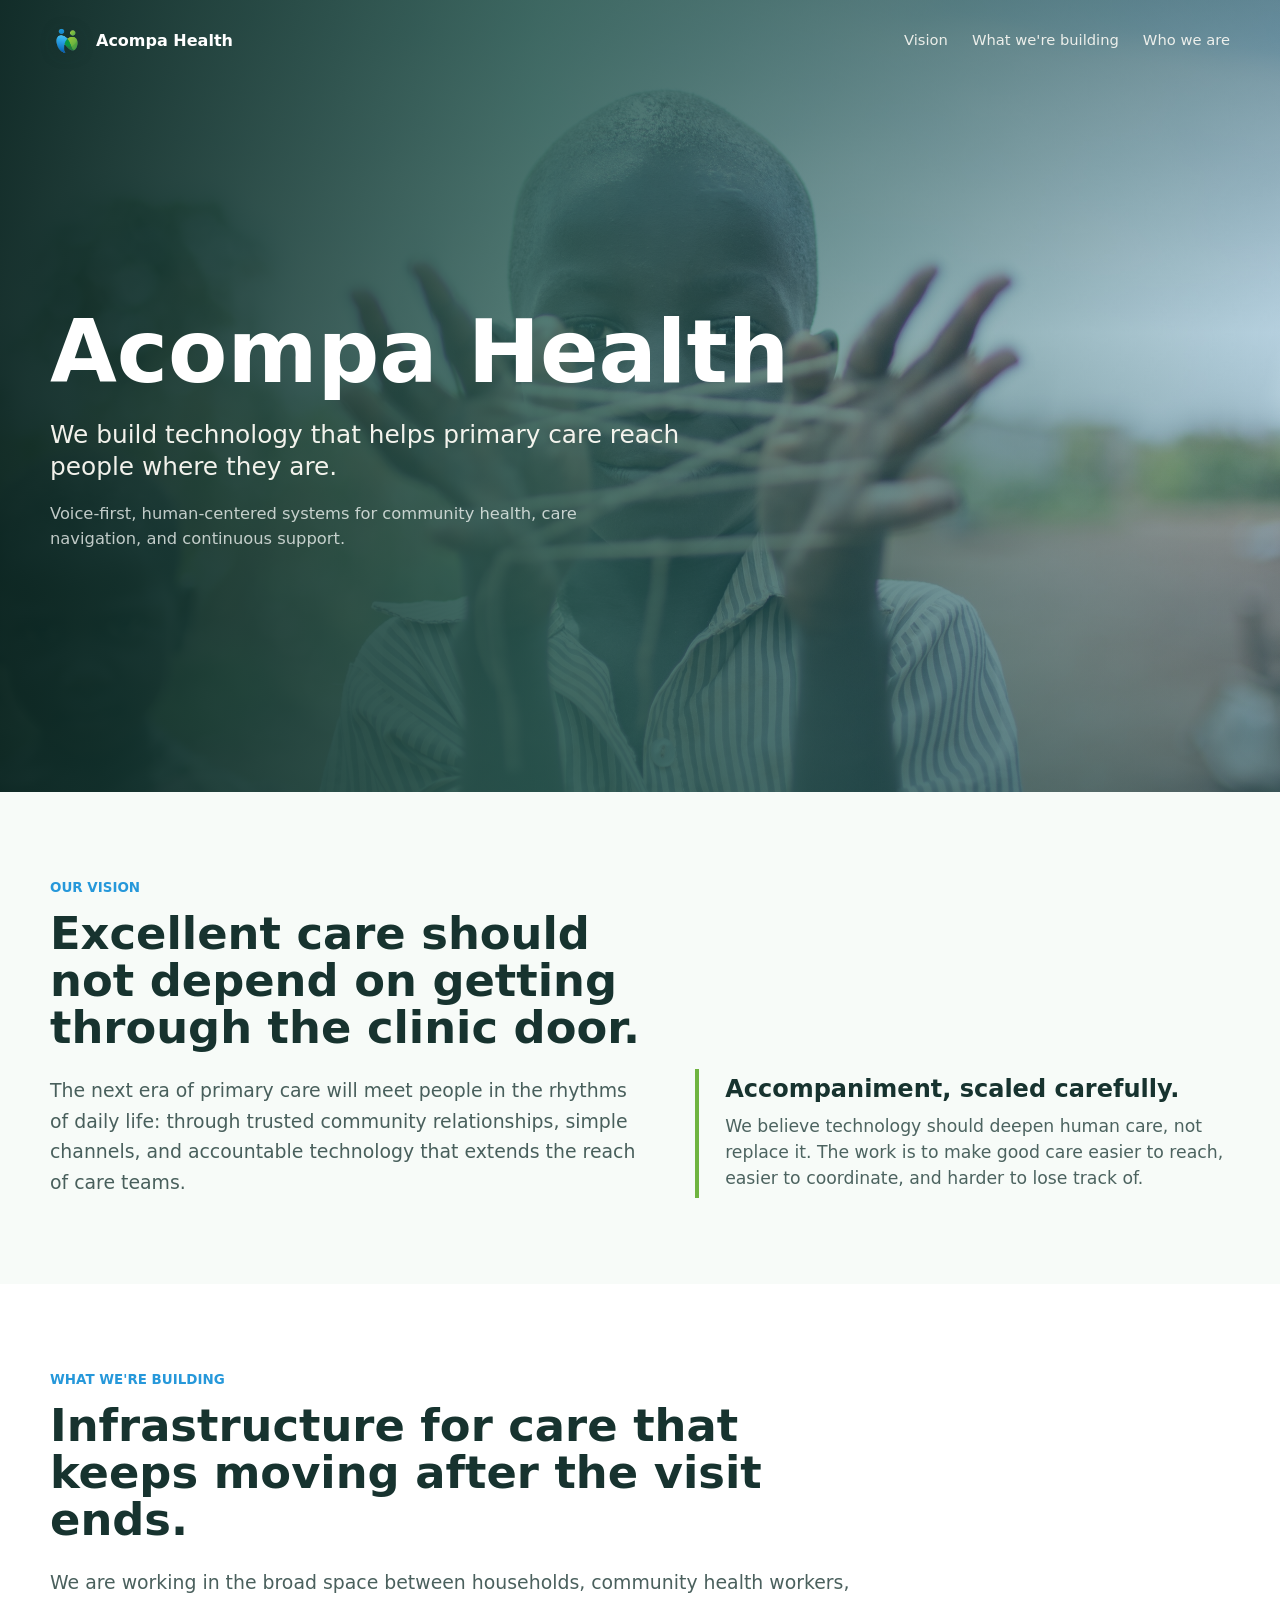
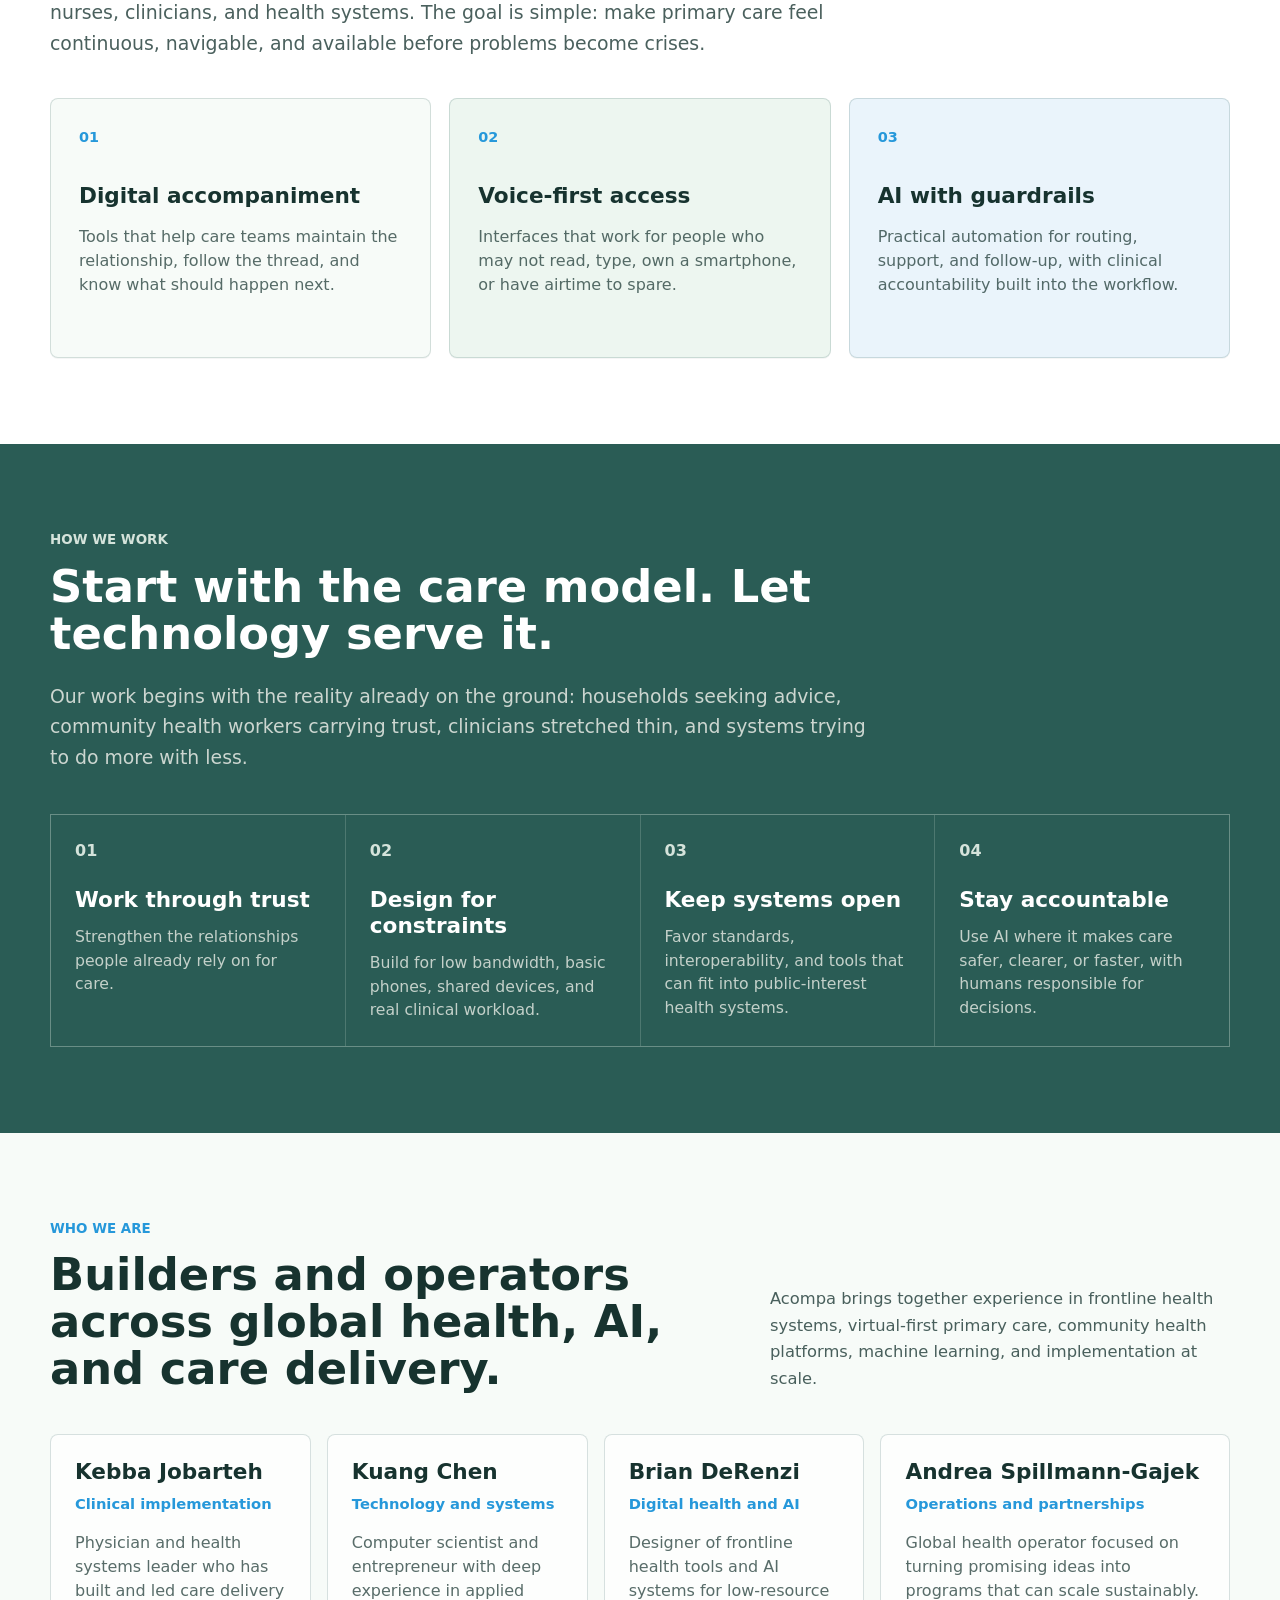
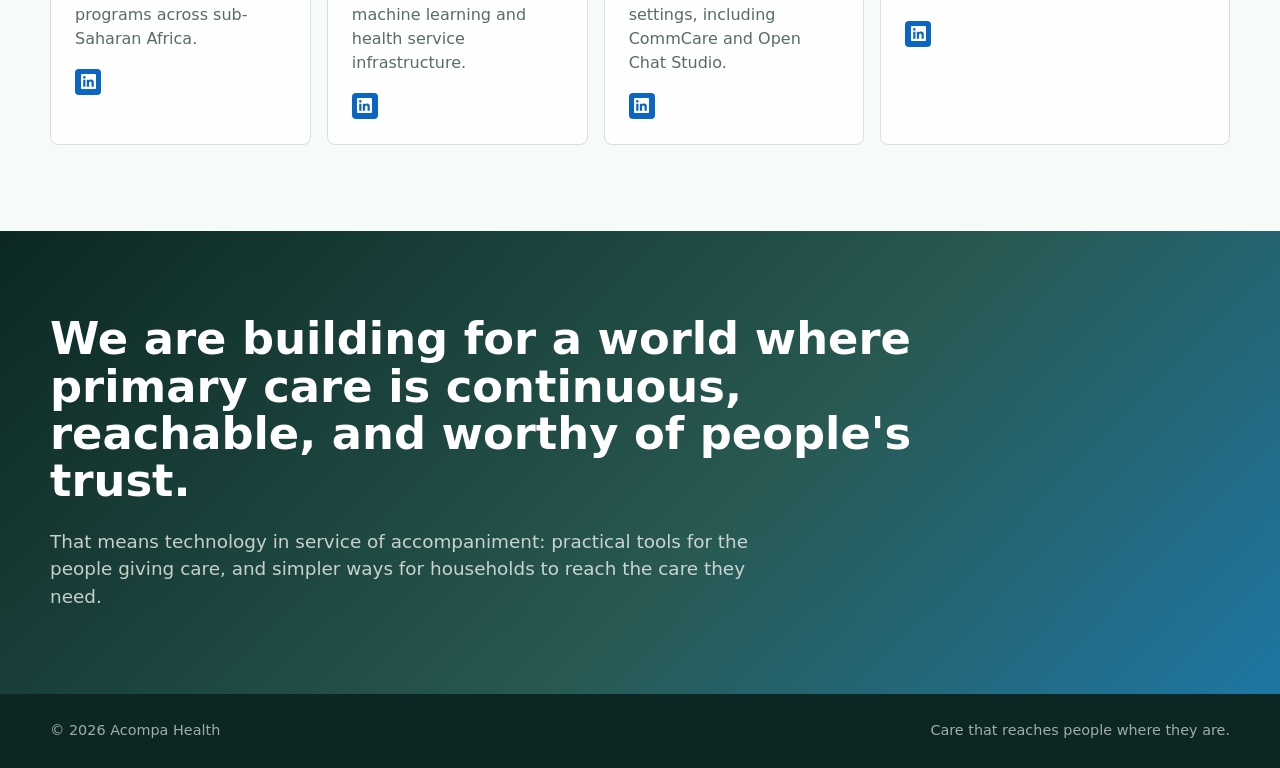
==== commit 98558388: "Publish redesign as separate review page" ====
--- a/index.html
+++ b/index.html
@@ -3,214 +3,685 @@
 <head>
   <meta charset="UTF-8">
   <meta name="viewport" content="width=device-width, initial-scale=1.0">
-  <meta name="description" content="Acompa Health is reimagining healthcare systems to be AI-native to care for the most vulnerable communities.">
+  <meta name="description" content="Acompa Health builds human-centered digital infrastructure for voice-first primary care and community health navigation.">
   <meta property="og:title" content="Acompa Health">
-  <meta property="og:description" content="A world where poverty and geography no longer decide the quality of anyone's care.">
+  <meta property="og:description" content="Technology that helps primary care reach people where they are.">
   <meta property="og:type" content="website">
   <meta property="og:image" content="assets/cats_cradle_hero.jpg">
   <link rel="icon" href="favicon.ico">
-  <link rel="stylesheet" href="assets/site.css">
   <title>Acompa Health</title>
+  <style>
+    :root {
+      --blue: #2698da;
+      --deep: #2a5c55;
+      --sage: #97ae9f;
+      --mist: #d5e3db;
+      --green: #6fb440;
+      --ink: #17332f;
+      --dark: #0c2723;
+      --paper: #f7fbf8;
+      --white: #ffffff;
+      --line: rgba(42, 92, 85, 0.18);
+      --shadow: 0 24px 80px rgba(12, 39, 35, 0.16);
+    }
+
+    * {
+      box-sizing: border-box;
+    }
+
+    html {
+      scroll-behavior: smooth;
+    }
+
+    body {
+      margin: 0;
+      font-family: Inter, ui-sans-serif, system-ui, -apple-system, BlinkMacSystemFont, "Segoe UI", sans-serif;
+      color: var(--ink);
+      background: var(--paper);
+      line-height: 1.5;
+    }
+
+    a {
+      color: inherit;
+      text-decoration: none;
+    }
+
+    .site-header {
+      position: absolute;
+      inset: 0 0 auto;
+      z-index: 20;
+      display: flex;
+      align-items: center;
+      justify-content: space-between;
+      gap: 24px;
+      width: min(1180px, calc(100% - 40px));
+      margin: 0 auto;
+      padding: 24px 0;
+      color: var(--white);
+    }
+
+    .brand {
+      display: inline-flex;
+      align-items: center;
+      gap: 12px;
+      font-weight: 700;
+      font-size: 1rem;
+    }
+
+    .brand-icon {
+      width: 34px;
+      height: 34px;
+      object-fit: contain;
+      flex: 0 0 auto;
+      filter: drop-shadow(0 2px 8px rgba(12, 39, 35, 0.30));
+    }
+
+    .nav {
+      display: flex;
+      align-items: center;
+      gap: 24px;
+      font-size: 0.92rem;
+      color: rgba(255, 253, 247, 0.88);
+    }
+
+    .nav a {
+      border-bottom: 1px solid transparent;
+      transition: border-color 160ms ease, color 160ms ease;
+    }
+
+    .nav a:hover,
+    .nav a:focus-visible {
+      color: var(--white);
+      border-color: rgba(255, 253, 247, 0.72);
+      outline: none;
+    }
+
+    .hero {
+      position: relative;
+      min-height: 88svh;
+      overflow: hidden;
+      display: grid;
+      align-items: center;
+      padding: 120px 0 80px;
+      color: var(--white);
+      background: var(--deep);
+    }
+
+    .hero-image {
+      position: absolute;
+      inset: 0;
+      width: 100%;
+      height: 100%;
+      object-fit: cover;
+      object-position: 62% 35%;
+      opacity: 1;
+    }
+
+    .hero::after {
+      content: "";
+      position: absolute;
+      inset: 0;
+      background:
+        linear-gradient(90deg, rgba(12, 39, 35, 0.94) 0%, rgba(42, 92, 85, 0.78) 42%, rgba(38, 152, 218, 0.18) 100%),
+        linear-gradient(180deg, rgba(12, 39, 35, 0.52) 0%, rgba(12, 39, 35, 0.10) 42%, rgba(12, 39, 35, 0.54) 100%);
+    }
+
+    .hero-content {
+      position: relative;
+      z-index: 1;
+      width: min(1180px, calc(100% - 40px));
+      margin: 0 auto;
+      padding-top: 30px;
+    }
+
+    h1 {
+      max-width: 760px;
+      margin: 0;
+      font-size: 5.4rem;
+      line-height: 0.95;
+      letter-spacing: 0;
+    }
+
+    .hero-lede {
+      max-width: 720px;
+      margin: 26px 0 0;
+      font-size: 1.55rem;
+      line-height: 1.28;
+      color: rgba(255, 253, 247, 0.94);
+    }
+
+    .hero-note {
+      max-width: 620px;
+      margin: 20px 0 0;
+      font-size: 1.02rem;
+      color: rgba(247, 251, 248, 0.76);
+    }
+
+    section {
+      padding: 86px 0;
+    }
+
+    .wrap {
+      width: min(1180px, calc(100% - 40px));
+      margin: 0 auto;
+    }
+
+    .section-kicker {
+      margin: 0 0 12px;
+      color: var(--blue);
+      font-size: 0.84rem;
+      font-weight: 750;
+      letter-spacing: 0;
+      text-transform: uppercase;
+    }
+
+    h2 {
+      max-width: 820px;
+      margin: 0;
+      font-size: 2.8rem;
+      line-height: 1.05;
+      letter-spacing: 0;
+    }
+
+    .section-copy {
+      max-width: 820px;
+      margin: 24px 0 0;
+      color: rgba(23, 51, 47, 0.78);
+      font-size: 1.18rem;
+      line-height: 1.62;
+    }
+
+    .vision {
+      background: var(--paper);
+    }
+
+    .vision-grid {
+      display: grid;
+      grid-template-columns: minmax(0, 1.05fr) minmax(280px, 0.95fr);
+      gap: 54px;
+      align-items: end;
+    }
+
+    .belief-panel {
+      border-left: 4px solid var(--green);
+      padding: 6px 0 6px 26px;
+      color: rgba(23, 51, 47, 0.76);
+      font-size: 1.08rem;
+    }
+
+    .belief-panel strong {
+      display: block;
+      margin-bottom: 10px;
+      color: var(--ink);
+      font-size: 1.5rem;
+      line-height: 1.2;
+    }
+
+    .building {
+      background: var(--white);
+    }
+
+    .cards {
+      display: grid;
+      grid-template-columns: repeat(3, minmax(0, 1fr));
+      gap: 18px;
+      margin-top: 40px;
+    }
+
+    .card {
+      min-height: 260px;
+      padding: 28px;
+      border: 1px solid var(--line);
+      border-radius: 8px;
+      background: #f7fbf8;
+      box-shadow: 0 1px 0 rgba(16, 42, 46, 0.04);
+    }
+
+    .card:nth-child(2) {
+      background: #edf6f0;
+    }
+
+    .card:nth-child(3) {
+      background: #eaf4fb;
+    }
+
+    .card-number {
+      display: block;
+      margin-bottom: 34px;
+      color: var(--blue);
+      font-size: 0.9rem;
+      font-weight: 800;
+    }
+
+    h3 {
+      margin: 0;
+      font-size: 1.35rem;
+      line-height: 1.2;
+      letter-spacing: 0;
+    }
+
+    .card p,
+    .person p {
+      margin: 16px 0 0;
+      color: rgba(23, 51, 47, 0.72);
+      font-size: 1rem;
+    }
+
+    .method {
+      background: var(--deep);
+      color: var(--white);
+    }
+
+    .method .section-kicker {
+      color: var(--mist);
+    }
+
+    .method h2,
+    .method .section-copy {
+      color: var(--white);
+    }
+
+    .method .section-copy {
+      color: rgba(255, 253, 247, 0.76);
+    }
+
+    .principles {
+      display: grid;
+      grid-template-columns: repeat(4, minmax(0, 1fr));
+      gap: 1px;
+      margin-top: 42px;
+      background: rgba(213, 227, 219, 0.20);
+      border: 1px solid rgba(213, 227, 219, 0.20);
+    }
+
+    .principle {
+      min-height: 210px;
+      padding: 24px;
+      background: var(--deep);
+    }
+
+    .principle span {
+      display: block;
+      color: var(--mist);
+      font-weight: 800;
+      margin-bottom: 24px;
+    }
+
+    .principle p {
+      margin: 12px 0 0;
+      color: rgba(255, 253, 247, 0.72);
+      font-size: 0.98rem;
+    }
+
+    .team {
+      background: var(--paper);
+    }
+
+    .team-head {
+      display: flex;
+      align-items: end;
+      justify-content: space-between;
+      gap: 40px;
+    }
+
+    .team-head .section-copy {
+      max-width: 460px;
+      margin: 0;
+      font-size: 1.02rem;
+    }
+
+    .people {
+      display: grid;
+      grid-template-columns: repeat(3, minmax(0, 1fr)) minmax(320px, 1.34fr);
+      gap: 16px;
+      margin-top: 42px;
+    }
+
+    .person {
+      padding: 24px;
+      border: 1px solid var(--line);
+      border-radius: 8px;
+      background: rgba(255, 255, 255, 0.72);
+    }
+
+    .role {
+      margin-top: 8px;
+      color: var(--blue);
+      font-weight: 700;
+      font-size: 0.92rem;
+    }
+
+    .profile-link {
+      display: inline-flex;
+      align-items: center;
+      justify-content: center;
+      width: 26px;
+      height: 26px;
+      margin-top: 18px;
+      color: var(--white);
+      background: #0a66c2;
+      border-radius: 4px;
+      transition: background-color 160ms ease, transform 160ms ease;
+    }
+
+    .profile-link svg {
+      width: 15px;
+      height: 15px;
+      display: block;
+    }
+
+    .profile-link:hover,
+    .profile-link:focus-visible {
+      background: #084f96;
+      transform: translateY(-1px);
+      outline: none;
+    }
+
+    .close {
+      padding: 84px 0;
+      color: var(--white);
+      background:
+        linear-gradient(135deg, rgba(12, 39, 35, 0.97), rgba(42, 92, 85, 0.94) 58%, rgba(38, 152, 218, 0.70)),
+        var(--dark);
+    }
+
+    .close h2 {
+      max-width: 900px;
+    }
+
+    .close p {
+      max-width: 740px;
+      margin: 24px 0 0;
+      color: rgba(255, 253, 247, 0.76);
+      font-size: 1.15rem;
+    }
+
+    .site-footer {
+      padding: 26px 0;
+      background: var(--dark);
+      color: rgba(255, 253, 247, 0.62);
+      font-size: 0.9rem;
+    }
+
+    .footer-row {
+      display: flex;
+      justify-content: space-between;
+      gap: 20px;
+      align-items: center;
+    }
+
+    .footer-row a {
+      color: rgba(255, 253, 247, 0.82);
+      border-bottom: 1px solid rgba(255, 253, 247, 0.28);
+    }
+
+    @media (max-width: 1080px) and (min-width: 921px) {
+      .people {
+        grid-template-columns: repeat(2, minmax(0, 1fr));
+      }
+    }
+
+    @media (max-width: 920px) {
+      .site-header {
+        width: min(100% - 32px, 1180px);
+      }
+
+      .nav {
+        display: none;
+      }
+
+      .hero {
+        min-height: 86svh;
+      }
+
+      h1 {
+        font-size: 4rem;
+      }
+
+      .hero-lede {
+        font-size: 1.3rem;
+      }
+
+      h2 {
+        font-size: 2.25rem;
+      }
+
+      .vision-grid,
+      .cards,
+      .principles,
+      .people {
+        grid-template-columns: 1fr;
+      }
+
+      .team-head {
+        display: block;
+      }
+
+      .team-head .section-copy {
+        margin-top: 20px;
+      }
+    }
+
+    @media (max-width: 560px) {
+      .site-header,
+      .hero-content,
+      .wrap {
+        width: min(100% - 28px, 1180px);
+      }
+
+      .hero {
+        min-height: 84svh;
+        align-items: start;
+        padding-top: 96px;
+        padding-bottom: 42px;
+      }
+
+      .hero-content {
+        padding-top: 0;
+      }
+
+      h1 {
+        font-size: 2.72rem;
+      }
+
+      .hero-lede {
+        margin-top: 18px;
+        font-size: 1.18rem;
+      }
+
+      .hero-note {
+        margin-top: 12px;
+      }
+
+      .hero-note,
+      .section-copy,
+      .close p {
+        font-size: 1rem;
+      }
+
+      h2 {
+        font-size: 1.9rem;
+      }
+
+      section {
+        padding: 64px 0;
+      }
+
+      .card,
+      .person,
+      .principle {
+        min-height: auto;
+        padding: 22px;
+      }
+
+      .footer-row {
+        display: block;
+      }
+
+      .footer-row div + div {
+        margin-top: 8px;
+      }
+    }
+  </style>
 </head>
 <body>
   <header class="site-header" aria-label="Primary navigation">
-    <div class="header-inner">
-      <a class="brand" href="#top" aria-label="Acompa Health home">
-        <img class="brand-icon" src="assets/acompa-icon-transparent.png" alt="" aria-hidden="true">
-        <span>Acompa Health</span>
-      </a>
-      <nav class="site-nav" aria-label="Page sections">
-        <a href="#purpose">Purpose</a>
-        <a href="#team">Team</a>
-        <a href="#approach">Approach</a>
-        <a href="#values">Values</a>
-      </nav>
-    </div>
+    <a class="brand" href="#top" aria-label="Acompa Health home">
+      <img class="brand-icon" src="assets/acompa-icon-transparent.png" alt="" aria-hidden="true">
+      <span>Acompa Health</span>
+    </a>
+    <nav class="nav" aria-label="Page sections">
+      <a href="#vision">Vision</a>
+      <a href="#building">What we're building</a>
+      <a href="#team">Who we are</a>
+    </nav>
   </header>
 
   <main id="top">
     <section class="hero" aria-labelledby="hero-title">
       <img class="hero-image" src="assets/cats_cradle_hero.jpg" alt="" aria-hidden="true">
-      <div class="wrap hero-inner">
-        <p class="eyebrow hero-signature">Acompa Health</p>
-        <h1 id="hero-title">We are reimagining healthcare systems to be AI-native to care for the most vulnerable communities.</h1>
-        <p class="hero-support">Primary care should be responsible for everyone—not only available to whoever reaches a clinic.</p>
+      <div class="hero-content">
+        <h1 id="hero-title">Acompa Health</h1>
+        <p class="hero-lede">We build technology that helps primary care reach people where they are.</p>
+        <p class="hero-note">Voice-first, human-centered systems for community health, care navigation, and continuous support.</p>
       </div>
     </section>
 
-    <section id="purpose" class="purpose" aria-labelledby="vision-title">
-      <div class="wrap purpose-grid">
-        <p class="eyebrow">Our vision</p>
+    <section id="vision" class="vision">
+      <div class="wrap vision-grid">
         <div>
-          <h2 id="vision-title" class="vision-statement">A world where poverty and geography no longer decide the quality of anyone's care.</h2>
-          <p class="purpose-note">That requires changing what primary care is responsible for—not merely making the existing model more efficient.</p>
+          <p class="section-kicker">Our Vision</p>
+          <h2>Excellent care should not depend on getting through the clinic door.</h2>
+          <p class="section-copy">The next era of primary care will meet people in the rhythms of daily life: through trusted community relationships, simple channels, and accountable technology that extends the reach of care teams.</p>
+        </div>
+        <div class="belief-panel">
+          <strong>Accompaniment, scaled carefully.</strong>
+          We believe technology should deepen human care, not replace it. The work is to make good care easier to reach, easier to coordinate, and harder to lose track of.
         </div>
       </div>
     </section>
 
-    <section id="team" class="team" aria-labelledby="team-title">
+    <section id="building" class="building">
       <div class="wrap">
-        <div class="section-intro team-intro">
-          <div>
-            <p class="eyebrow">Why this team</p>
-            <h2 id="team-title">Four careers converging on one unfinished problem.</h2>
-          </div>
-          <p>Across four careers, the team has delivered care in rural hospitals, helped lead national health programs, built digital public goods used across countries, applied machine learning to difficult operational problems, and grown care and technology organizations from first principles.</p>
-        </div>
-
-        <div class="people">
-          <article class="person">
-            <p class="person-proof">Partners In Health · CDC · Antara Health</p>
-            <h3>Kebba Jobarteh</h3>
-            <p>A pediatrician and health-system builder whose work spans Partners In Health in rural Malawi, Mozambique's national HIV program with the CDC, health financing, and Antara's virtual-first primary care in Kenya.</p>
-            <a class="profile-link" href="https://www.linkedin.com/in/kebba-jobarteh" target="_blank" rel="noopener noreferrer" aria-label="Kebba Jobarteh on LinkedIn (opens in a new tab)">LinkedIn profile</a>
-          </article>
-
-          <article class="person">
-            <p class="person-proof">Captricity · SS&amp;C · Antara Health</p>
-            <h3>Kuang Chen</h3>
-            <p>A computer scientist and entrepreneur who turned field research in East African clinics into Captricity, an applied-AI company acquired by SS&amp;C, then co-founded Antara Health.</p>
-            <a class="profile-link" href="https://www.linkedin.com/in/kuangchen" target="_blank" rel="noopener noreferrer" aria-label="Kuang Chen on LinkedIn (opens in a new tab)">LinkedIn profile</a>
-          </article>
-
-          <article class="person">
-            <p class="person-proof">CommCare · Dimagi · Open Chat Studio</p>
-            <h3>Brian DeRenzi</h3>
-            <p>A digital-health researcher and builder who helped shape CommCare, led frontline clinical decision-support work, and now develops open AI systems for global health through Dimagi and Open Chat Studio.</p>
-            <a class="profile-link" href="https://www.linkedin.com/in/bderenzi" target="_blank" rel="noopener noreferrer" aria-label="Brian DeRenzi on LinkedIn (opens in a new tab)">LinkedIn profile</a>
-          </article>
-
-          <article class="person">
-            <p class="person-proof">Captricity · Global health · Company building</p>
-            <h3>Andrea Spillmann-Gajek</h3>
-            <p>A global-health operator who helped build and scale Captricity and has led customer, partnership, and operating teams across venture-backed technology and mission-driven organizations.</p>
-            <a class="profile-link" href="https://www.linkedin.com/in/andreaspillmann" target="_blank" rel="noopener noreferrer" aria-label="Andrea Spillmann-Gajek on LinkedIn (opens in a new tab)">LinkedIn profile</a>
+        <p class="section-kicker">What We're Building</p>
+        <h2>Infrastructure for care that keeps moving after the visit ends.</h2>
+        <p class="section-copy">We are working in the broad space between households, community health workers, nurses, clinicians, and health systems. The goal is simple: make primary care feel continuous, navigable, and available before problems become crises.</p>
+        <div class="cards">
+          <article class="card">
+            <span class="card-number">01</span>
+            <h3>Digital accompaniment</h3>
+            <p>Tools that help care teams maintain the relationship, follow the thread, and know what should happen next.</p>
+          </article>
+          <article class="card">
+            <span class="card-number">02</span>
+            <h3>Voice-first access</h3>
+            <p>Interfaces that work for people who may not read, type, own a smartphone, or have airtime to spare.</p>
+          </article>
+          <article class="card">
+            <span class="card-number">03</span>
+            <h3>AI with guardrails</h3>
+            <p>Practical automation for routing, support, and follow-up, with clinical accountability built into the workflow.</p>
           </article>
         </div>
       </div>
     </section>
 
-    <section id="approach" class="premise" aria-labelledby="premise-title">
+    <section class="method">
       <div class="wrap">
-        <div class="section-intro premise-intro">
-          <div>
-            <p class="eyebrow">A different premise</p>
-            <h2 id="premise-title">Primary care cannot care for people it only sees episodically.</h2>
-          </div>
-          <p>The shift is from a service people must find to a system that knows who it serves and remains responsible for what happens next.</p>
-        </div>
-
-        <div class="contrast-grid">
-          <article class="contrast-column contrast-current">
-            <p class="contrast-label">Primary care today</p>
-            <ul>
-              <li>Care begins when someone arrives.</li>
-              <li>Each visit is treated as an episode.</li>
-              <li>The patient carries information between services.</li>
-              <li>Missed care often disappears from view.</li>
-            </ul>
-          </article>
-          <article class="contrast-column contrast-redesigned">
-            <p class="contrast-label">Primary care, redesigned</p>
-            <ul>
-              <li>Care begins with everyone the system is responsible for.</li>
-              <li>The system reaches out, remembers, and follows through.</li>
-              <li>Information moves instead of patients whenever possible.</li>
-              <li>Every interaction strengthens the next.</li>
-            </ul>
+        <p class="section-kicker">How We Work</p>
+        <h2>Start with the care model. Let technology serve it.</h2>
+        <p class="section-copy">Our work begins with the reality already on the ground: households seeking advice, community health workers carrying trust, clinicians stretched thin, and systems trying to do more with less.</p>
+        <div class="principles">
+          <article class="principle">
+            <span>01</span>
+            <h3>Work through trust</h3>
+            <p>Strengthen the relationships people already rely on for care.</p>
+          </article>
+          <article class="principle">
+            <span>02</span>
+            <h3>Design for constraints</h3>
+            <p>Build for low bandwidth, basic phones, shared devices, and real clinical workload.</p>
+          </article>
+          <article class="principle">
+            <span>03</span>
+            <h3>Keep systems open</h3>
+            <p>Favor standards, interoperability, and tools that can fit into public-interest health systems.</p>
+          </article>
+          <article class="principle">
+            <span>04</span>
+            <h3>Stay accountable</h3>
+            <p>Use AI where it makes care safer, clearer, or faster, with humans responsible for decisions.</p>
           </article>
         </div>
       </div>
     </section>
 
-    <section class="system" aria-labelledby="system-title">
+    <section id="team" class="team">
       <div class="wrap">
-        <div class="section-intro system-intro">
+        <div class="team-head">
           <div>
-            <p class="eyebrow">The enabling system</p>
-            <h2 id="system-title">The best available intelligence, carried into the work of care.</h2>
+            <p class="section-kicker">Who We Are</p>
+            <h2>Builders and operators across global health, AI, and care delivery.</h2>
           </div>
-          <p>Acompa is building a platform that helps care organizations apply the best available AI across the tools they already use—without creating another competing record or surrendering clinical accountability.</p>
+          <p class="section-copy">Acompa brings together experience in frontline health systems, virtual-first primary care, community health platforms, machine learning, and implementation at scale.</p>
         </div>
-
-        <div class="promises">
-          <article class="promise">
-            <p class="promise-number">01</p>
-            <h3>Reach people in the language and channel available to them.</h3>
-            <p>Patients, caregivers, and health workers can participate through the device, language, and level of connectivity available in the moment.</p>
-          </article>
-          <article class="promise">
-            <p class="promise-number">02</p>
-            <h3>Bring the right context and intelligence to every care decision.</h3>
-            <p>Relevant history, clinical guidance, and operating reality come together so each person can make the decision in front of them.</p>
-          </article>
-          <article class="promise">
-            <p class="promise-number">03</p>
-            <h3>Keep responsibility visible until care is complete.</h3>
-            <p>Care stays open across households, facilities, referrals, results, and follow-up until the expected work is done.</p>
-          </article>
-        </div>
-
-        <div class="voice-note">
-          <p class="eyebrow">Voice across the system</p>
-          <p><strong>Voice is not a product category.</strong> It is how patients can seek help in their own language from any phone; how community health workers can prepare and document with less typing; and how clinicians can spend less time reconstructing and recording history.</p>
+        <div class="people">
+          <article class="person">
+            <h3>Kebba Jobarteh</h3>
+            <div class="role">Clinical implementation</div>
+            <p>Physician and health systems leader who has built and led care delivery programs across sub-Saharan Africa.</p>
+            <a class="profile-link" href="https://www.linkedin.com/in/kebba-jobarteh" target="_blank" rel="noopener" aria-label="Kebba Jobarteh on LinkedIn">
+              <svg viewBox="0 0 24 24" aria-hidden="true" focusable="false">
+                <path fill="currentColor" d="M20.45 20.45h-3.56v-5.57c0-1.33-.02-3.04-1.85-3.04-1.85 0-2.14 1.45-2.14 2.94v5.67H9.34V9h3.41v1.56h.05c.47-.9 1.64-1.85 3.37-1.85 3.61 0 4.28 2.38 4.28 5.47v6.27ZM5.32 7.43a2.06 2.06 0 1 1 0-4.12 2.06 2.06 0 0 1 0 4.12Zm1.78 13.02H3.54V9H7.1v11.45ZM22.23 0H1.77C.79 0 0 .77 0 1.72v20.56C0 23.23.79 24 1.77 24h20.46c.98 0 1.77-.77 1.77-1.72V1.72C24 .77 23.21 0 22.23 0Z"/>
+              </svg>
+            </a>
+          </article>
+          <article class="person">
+            <h3>Kuang Chen</h3>
+            <div class="role">Technology and systems</div>
+            <p>Computer scientist and entrepreneur with deep experience in applied machine learning and health service infrastructure.</p>
+            <a class="profile-link" href="https://www.linkedin.com/in/kuangchen" target="_blank" rel="noopener" aria-label="Kuang Chen on LinkedIn">
+              <svg viewBox="0 0 24 24" aria-hidden="true" focusable="false">
+                <path fill="currentColor" d="M20.45 20.45h-3.56v-5.57c0-1.33-.02-3.04-1.85-3.04-1.85 0-2.14 1.45-2.14 2.94v5.67H9.34V9h3.41v1.56h.05c.47-.9 1.64-1.85 3.37-1.85 3.61 0 4.28 2.38 4.28 5.47v6.27ZM5.32 7.43a2.06 2.06 0 1 1 0-4.12 2.06 2.06 0 0 1 0 4.12Zm1.78 13.02H3.54V9H7.1v11.45ZM22.23 0H1.77C.79 0 0 .77 0 1.72v20.56C0 23.23.79 24 1.77 24h20.46c.98 0 1.77-.77 1.77-1.72V1.72C24 .77 23.21 0 22.23 0Z"/>
+              </svg>
+            </a>
+          </article>
+          <article class="person">
+            <h3>Brian DeRenzi</h3>
+            <div class="role">Digital health and AI</div>
+            <p>Designer of frontline health tools and AI systems for low-resource settings, including CommCare and Open Chat Studio.</p>
+            <a class="profile-link" href="https://www.linkedin.com/in/bderenzi" target="_blank" rel="noopener" aria-label="Brian DeRenzi on LinkedIn">
+              <svg viewBox="0 0 24 24" aria-hidden="true" focusable="false">
+                <path fill="currentColor" d="M20.45 20.45h-3.56v-5.57c0-1.33-.02-3.04-1.85-3.04-1.85 0-2.14 1.45-2.14 2.94v5.67H9.34V9h3.41v1.56h.05c.47-.9 1.64-1.85 3.37-1.85 3.61 0 4.28 2.38 4.28 5.47v6.27ZM5.32 7.43a2.06 2.06 0 1 1 0-4.12 2.06 2.06 0 0 1 0 4.12Zm1.78 13.02H3.54V9H7.1v11.45ZM22.23 0H1.77C.79 0 0 .77 0 1.72v20.56C0 23.23.79 24 1.77 24h20.46c.98 0 1.77-.77 1.77-1.72V1.72C24 .77 23.21 0 22.23 0Z"/>
+              </svg>
+            </a>
+          </article>
+          <article class="person">
+            <h3>Andrea Spillmann-Gajek</h3>
+            <div class="role">Operations and partnerships</div>
+            <p>Global health operator focused on turning promising ideas into programs that can scale sustainably.</p>
+            <a class="profile-link" href="https://www.linkedin.com/in/andreaspillmann" target="_blank" rel="noopener" aria-label="Andrea Spillmann-Gajek on LinkedIn">
+              <svg viewBox="0 0 24 24" aria-hidden="true" focusable="false">
+                <path fill="currentColor" d="M20.45 20.45h-3.56v-5.57c0-1.33-.02-3.04-1.85-3.04-1.85 0-2.14 1.45-2.14 2.94v5.67H9.34V9h3.41v1.56h.05c.47-.9 1.64-1.85 3.37-1.85 3.61 0 4.28 2.38 4.28 5.47v6.27ZM5.32 7.43a2.06 2.06 0 1 1 0-4.12 2.06 2.06 0 0 1 0 4.12Zm1.78 13.02H3.54V9H7.1v11.45ZM22.23 0H1.77C.79 0 0 .77 0 1.72v20.56C0 23.23.79 24 1.77 24h20.46c.98 0 1.77-.77 1.77-1.72V1.72C24 .77 23.21 0 22.23 0Z"/>
+              </svg>
+            </a>
+          </article>
         </div>
       </div>
     </section>
 
-    <section id="values" class="values" aria-labelledby="values-title">
+    <section class="close">
       <div class="wrap">
-        <div class="section-intro values-intro">
-          <div>
-            <p class="eyebrow">What governs the work</p>
-            <h2 id="values-title">The system changes. Responsibility does not.</h2>
-          </div>
-          <p>These are the commitments we use to decide what belongs in the care model—and what does not.</p>
-        </div>
-
-        <div class="value-groups">
-          <article class="value-group">
-            <p class="value-number">01</p>
-            <h3>Care in daily life</h3>
-            <p>Health is improved in daily life.</p>
-            <p>Care is designed with patients at the center.</p>
-          </article>
-          <article class="value-group">
-            <p class="value-number">02</p>
-            <h3>Care that learns</h3>
-            <p>Every interaction strengthens the next.</p>
-            <p>Humans anchor learning loops.</p>
-          </article>
-          <article class="value-group">
-            <p class="value-number">03</p>
-            <h3>Care through relationship</h3>
-            <p>Great healthcare requires accompaniment.</p>
-            <p>Relationships are the foundation of care and technology amplifies relationships.</p>
-          </article>
-          <article class="value-group">
-            <p class="value-number">04</p>
-            <h3>Complexity and responsibility</h3>
-            <p>The system carries complexity before the people do.</p>
-            <p>Humans are accountable for clinical decisions.</p>
-          </article>
-        </div>
-      </div>
-    </section>
-
-    <section class="close" aria-labelledby="close-title">
-      <div class="wrap close-inner">
-        <p class="eyebrow">The destination</p>
-        <h2 id="close-title">A world where poverty and geography no longer decide the quality of anyone's care.</h2>
-        <p>If you are working toward primary care that is responsible for everyone, we should know one another.</p>
-        <a class="quiet-link" href="#team">Meet the people behind Acompa</a>
+        <h2>We are building for a world where primary care is continuous, reachable, and worthy of people's trust.</h2>
+        <p>That means technology in service of accompaniment: practical tools for the people giving care, and simpler ways for households to reach the care they need.</p>
       </div>
     </section>
   </main>
 
   <footer class="site-footer">
-    <div class="wrap footer-inner">
-      <p>&copy; 2026 Acompa Health</p>
-      <a href="#top">Back to top</a>
+    <div class="wrap footer-row">
+      <div>&copy; 2026 Acompa Health</div>
+      <div>Care that reaches people where they are.</div>
     </div>
   </footer>
 </body>
